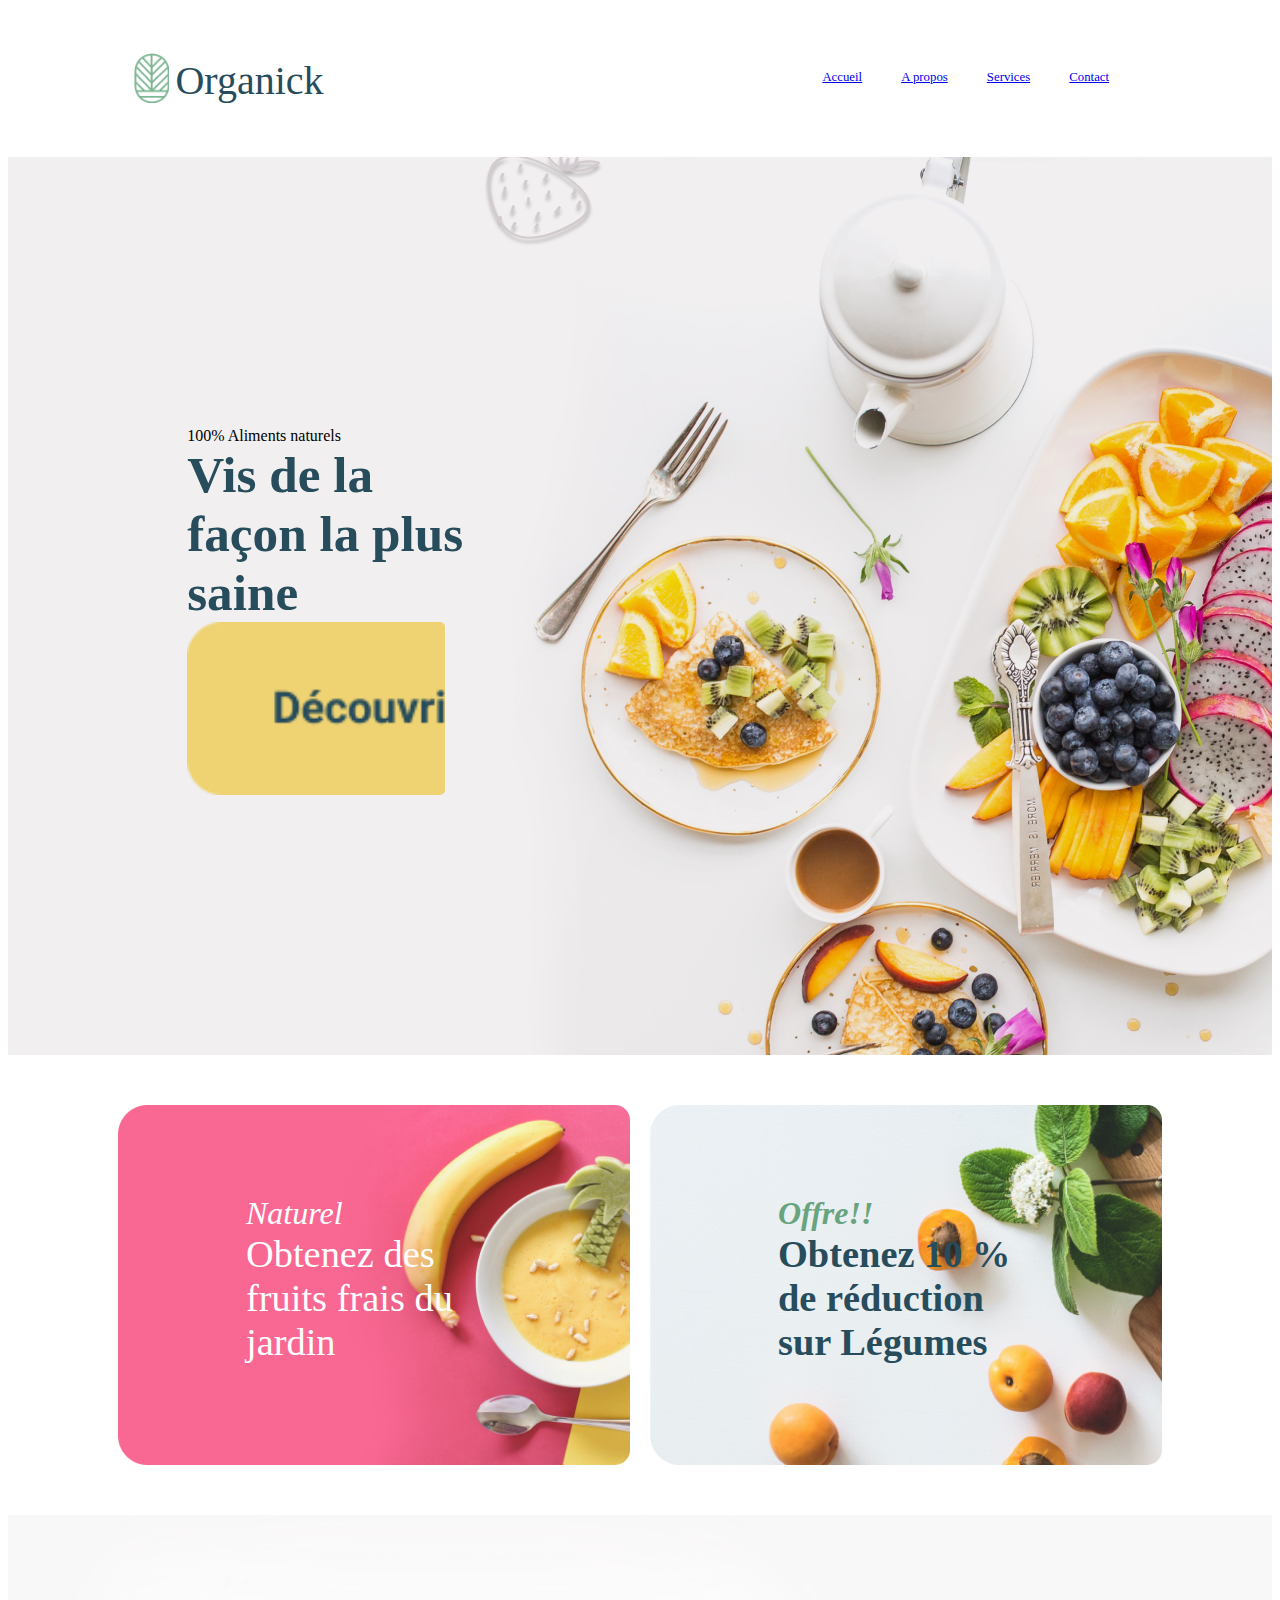
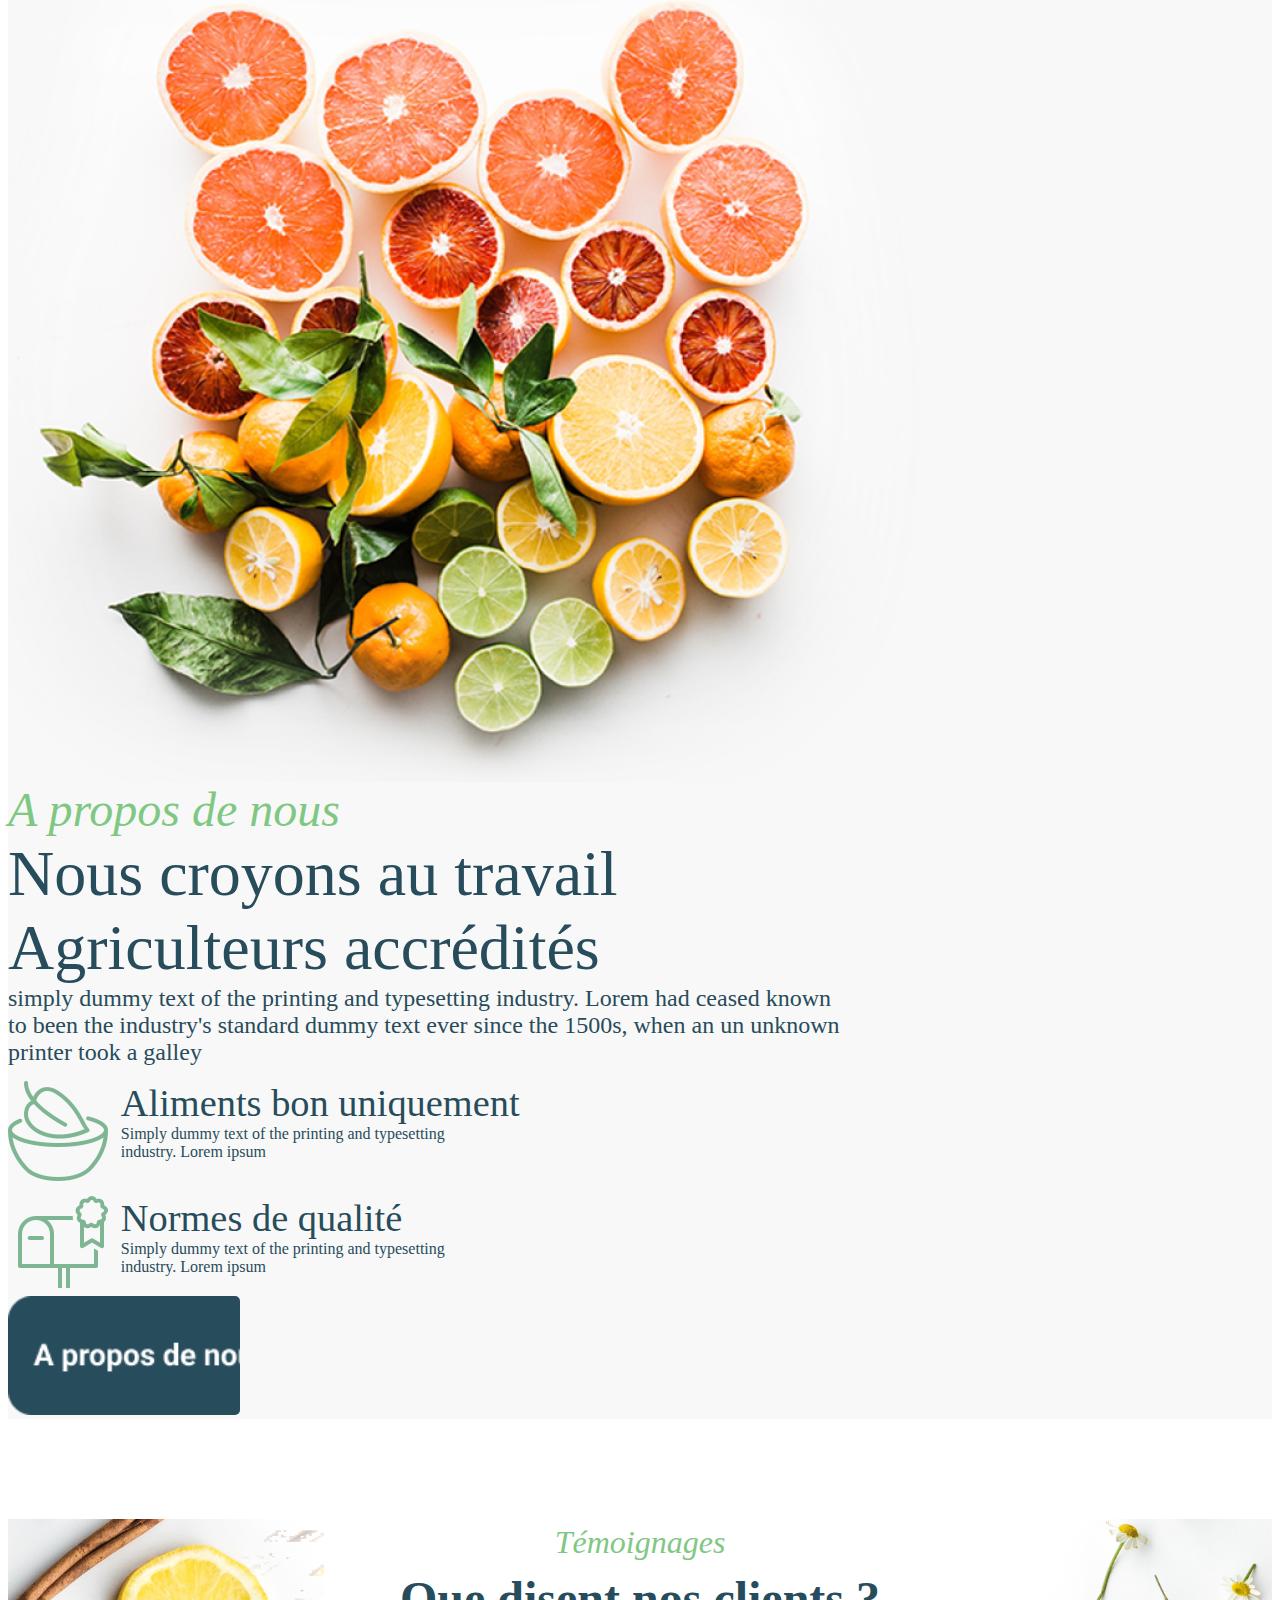
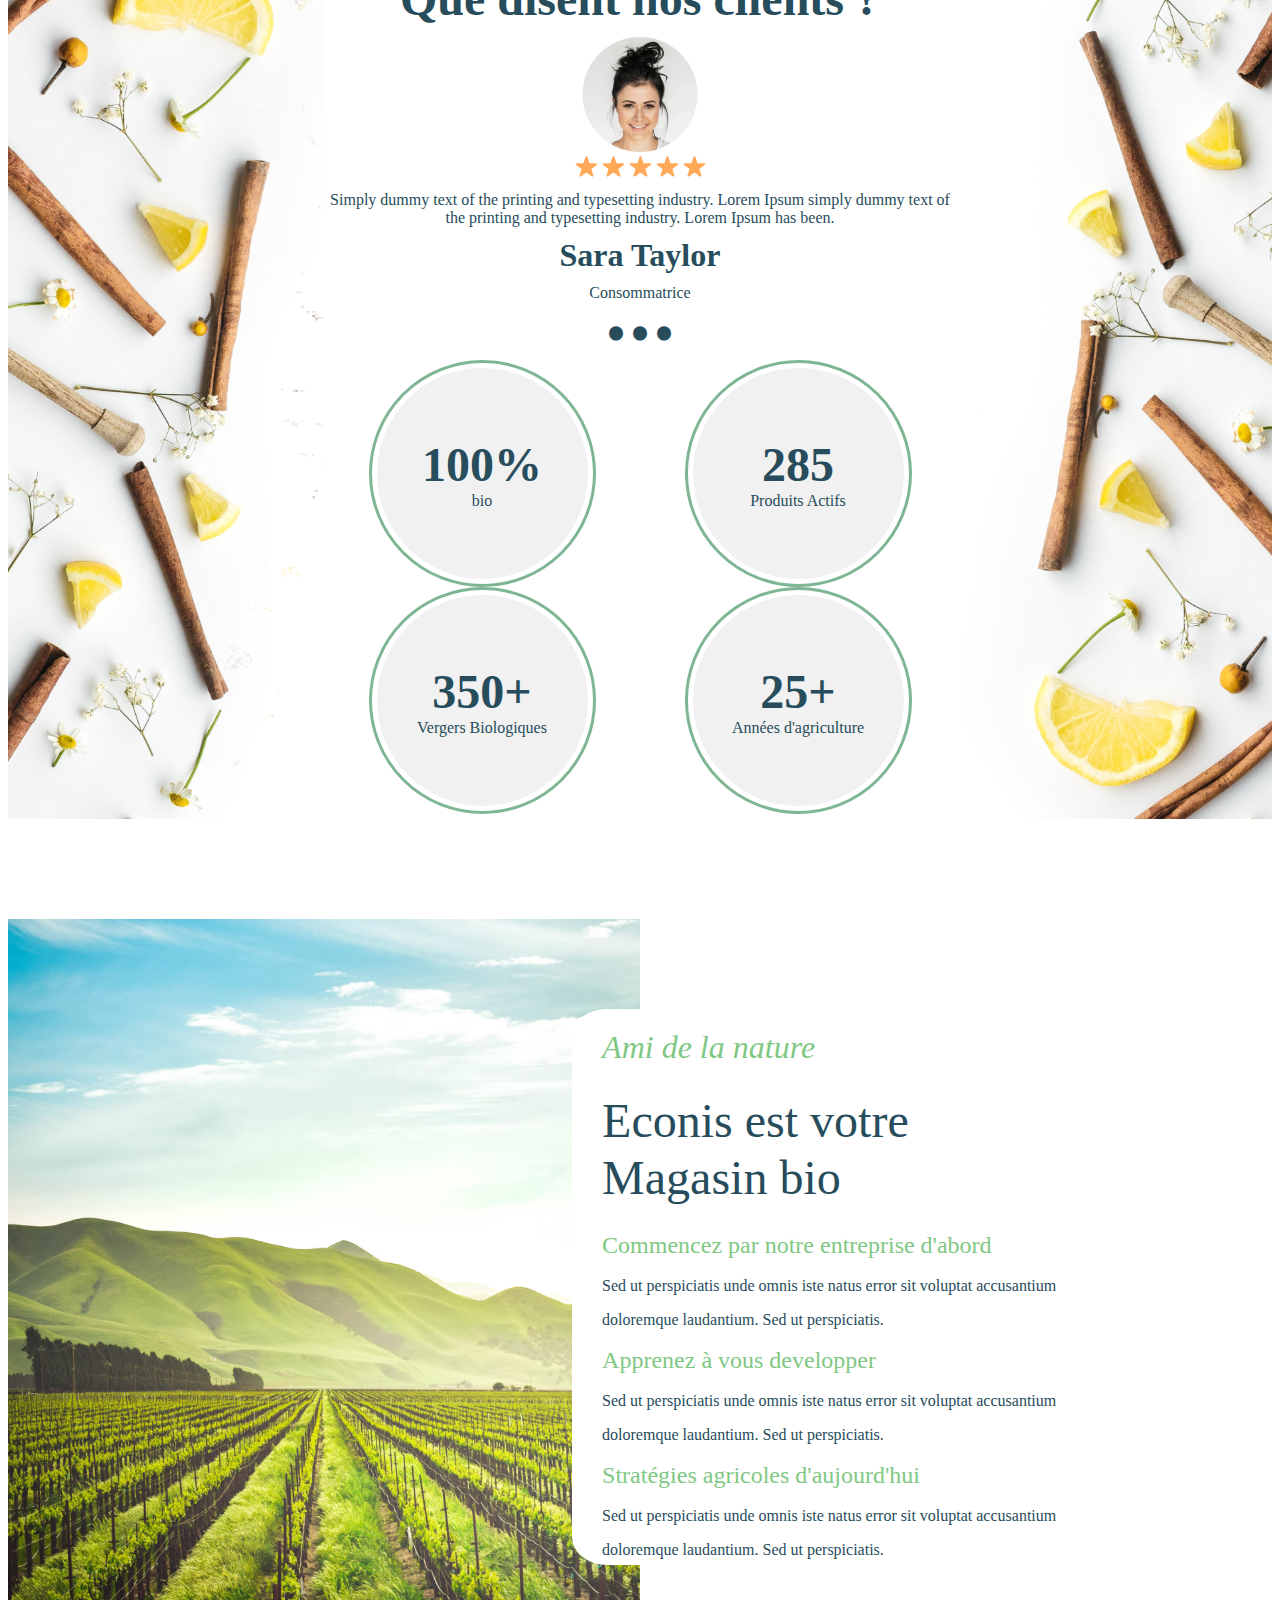
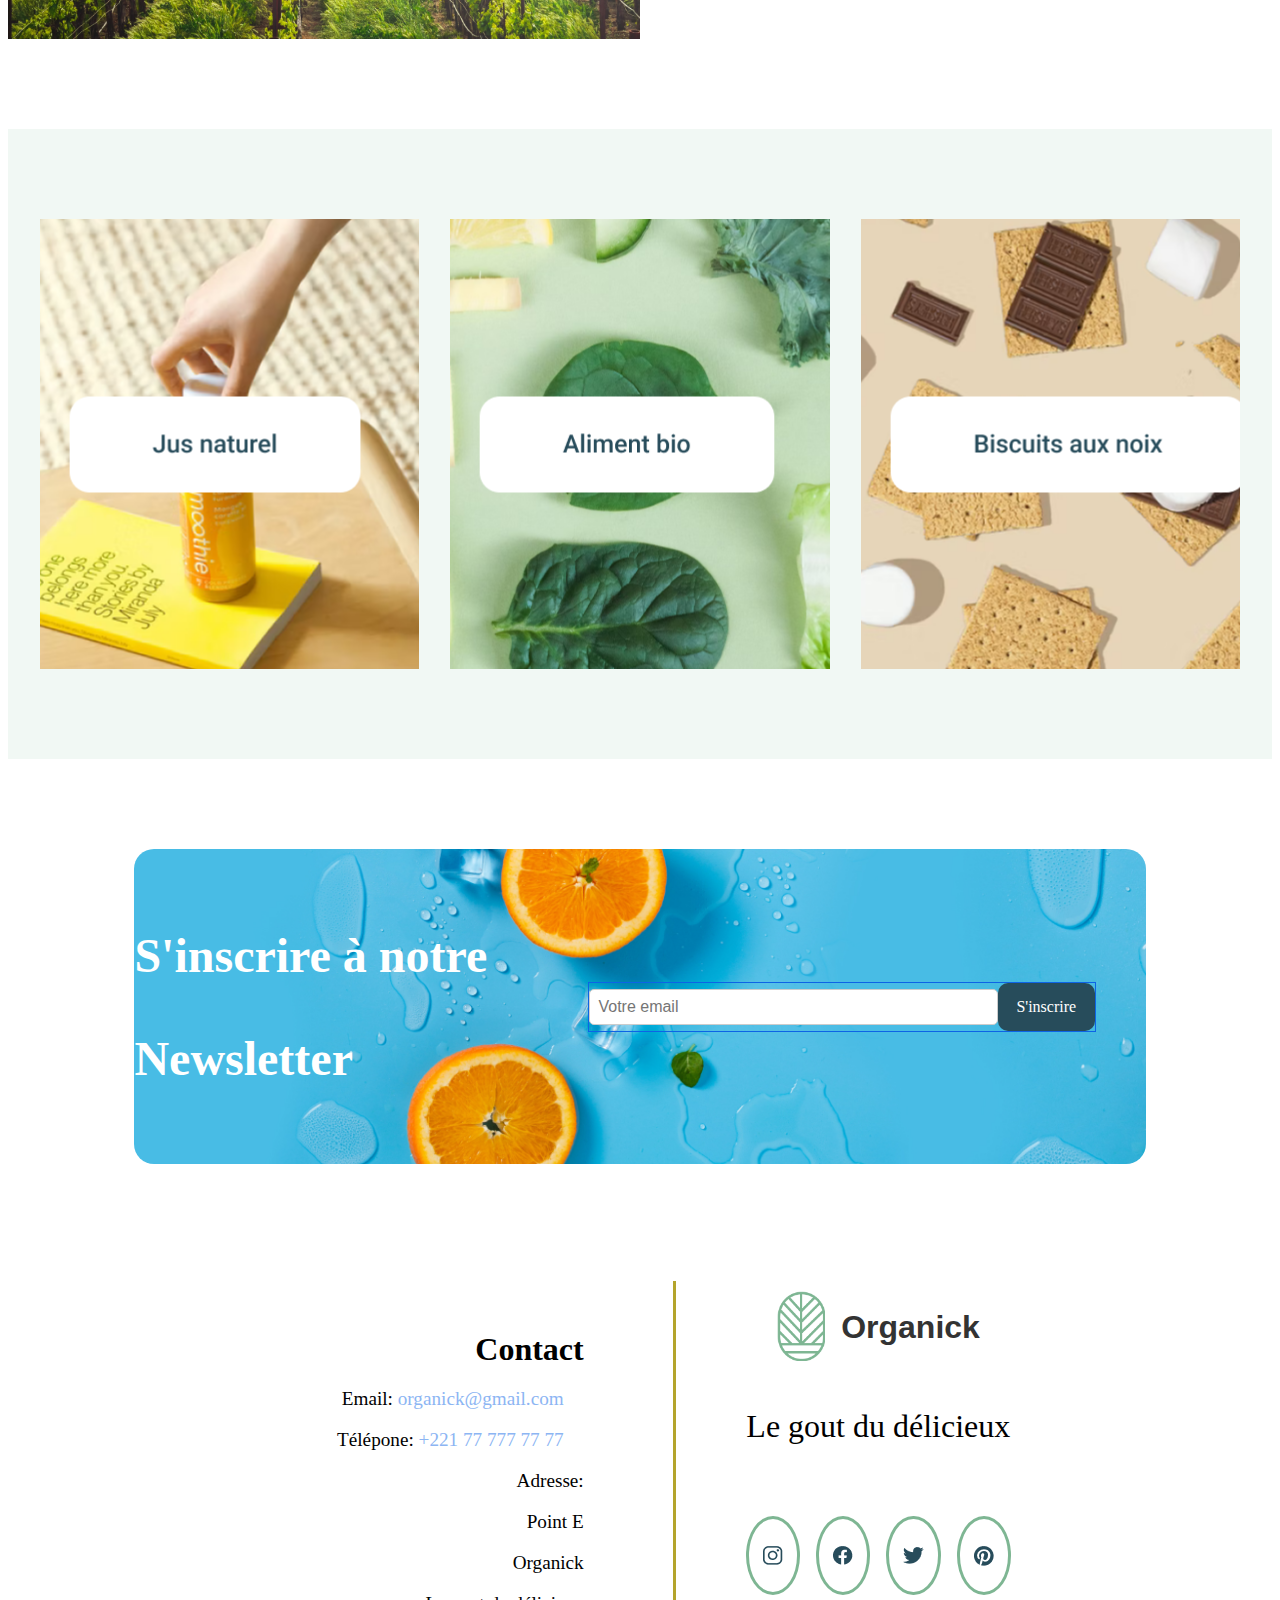
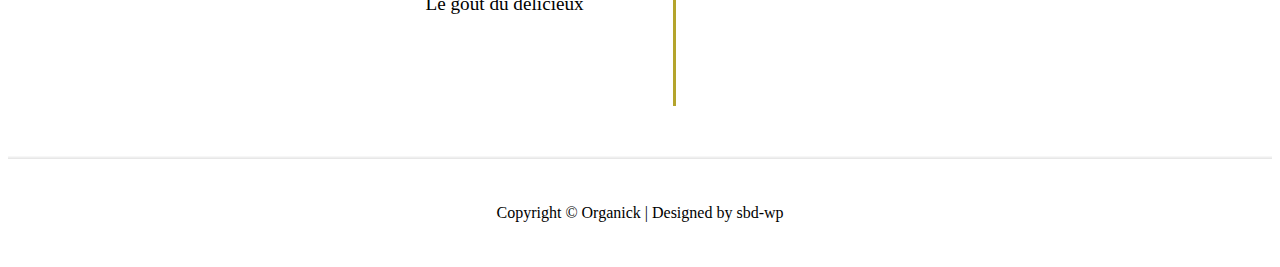
==== index.html @ 2951db73 "Page4 line 1, 2 done" ====
<!DOCTYPE html>
<html lang="en">
<head>
    <meta charset="UTF-8">
    <title>ORGANICK</title>
    <link rel="stylesheet" href="Page1.css">
    <link rel="stylesheet" href="ResponsiveP1.css">
</head>
<body>
    <div class="conteneur-principal">
        <div class="en-tete">
            <div class="logo">
                <a href="index.html"><img src="Images1/Logo.png" height="50"></a>
                <div class="nom">Organick</div>
            </div>
            <div class="Menu">
                    <a href="index.html">Accueil</a>
                    <a href="Page2.html">A propos</a>
                    <a href="Page3.html">Services</a>
                    <a href="Page4.html">Contact</a>
            </div>
        </div>

        <div class="ligne1">
            <div class="banniere">
            <div class="contenu-ligne1">
                <div class="texte-ligne1"><span>100% Aliments naturels</span></div>
                <b>
                    <div class="texte2-ligne1"><span>Vis de la</span></div>
                    <div class="texte2-ligne1"><span>façon la plus</span></div>
                    <div class="texte2-ligne1"><span>saine</span></div>
                </b>
                <a href="#" class="bouton-image-ligne1">
                </a>

            </div>
            </div>
        </div>

        <div class="ligne2">
            <div class="bloc1-ligne2">
                <div class="contenu-ligne2">
                    <div class="texte1g-ligne2"><span>Naturel</span></div>
                    <div class="texte2g-ligne2"><span>Obtenez des</span></div>
                    <div class="texte2g-ligne2"><span>fruits frais du</span></div>
                    <div class="texte2g-ligne2"><span>jardin</span></div>
                </div>
            </div>
            <div class="bloc2-ligne2">
                 <div class="contenu-ligne2">
                   <b>
                       <div class="texte1d-ligne2"><span>Offre!!</span></div>
                        <div class="texte2d-ligne2"><span>Obtenez 10 %</span></div>
                        <div class="texte2d-ligne2"><span>de réduction</span></div>
                       <div class="texte2d-ligne2"><span>sur Légumes</span></div>
                   </b>
                </div>
            </div>
        </div>

        <div class="ligne3">
            <div class="image-ligne3"><img src="Images1/Photo.png"></div>
            <div class="contenu-ligne3">
                <div class="texte1-ligne3"><span>A propos de nous</span></div>
                <div class="texte2-ligne3"><span>Nous croyons au travail</span></div>
                <div class="texte2-ligne3"><span>Agriculteurs accrédités</span></div>
                <div class="texte3-ligne3"><span>simply dummy text of the printing and typesetting industry. Lorem had ceased known </span></div>
                <div class="texte3-ligne3"><span>to been the industry's standard dummy text ever since the 1500s, when an un unknown</span></div>
                <div class="texte3-ligne3"><span>printer took a galley</span></div>
                <div class="alignement-ligne3">
                    <img src="Images1/vegan.png">
                    <div class="bloc-text-alignement-ligne3">
                        <div class="texte1-alignement-ligne3"><span>Aliments bon uniquement</span></div>
                        <div class="texte2-alignement-ligne3"><span>Simply dummy text of the printing and typesetting</span></div>
                        <div class="texte2-alignement-ligne3"><span>industry. Lorem ipsum</span></div>

                    </div>
                </div>
                <div class="alignement-ligne3">
                    <img src="Images1/mailbox.png">
                    <div class="bloc-text-alignement-ligne3">
                        <div class="texte1-alignement-ligne3"><span>Normes de qualité</span></div>
                        <div class="texte2-alignement-ligne3"><span>Simply dummy text of the printing and typesetting</span></div>
                        <div class="texte2-alignement-ligne3"><span>industry. Lorem ipsum</span></div>
                    </div>
                </div>
                <a href="#" class="bouton-image-ligne3">
                </a>
            </div>
        </div>

        <div class="ligne4">
            <div class="image-gauche-ligne4"></div>
            <div class="bloc-centre-ligne4">
                <div class="texte1-ligne4">
                    <span>Témoignages</span>
                </div>
                <div class="texte2-ligne4">
                    <b>
                        <span>Que disent nos clients ?</span>
                    </b>
                </div>
                <div class="image2-ligne4">
                    <img src="Images1/image-ligne-4-centre.png">
                    <div class="etoile">
                        <img src="Images1/Star%204.png">
                        <img src="Images1/Star%204.png">
                        <img src="Images1/Star%204.png">
                        <img src="Images1/Star%204.png">
                        <img src="Images1/Star%204.png">
                    </div>
                </div>
                <div class="texte3-ligne4">
                    <span>Simply dummy text of the printing and typesetting industry. Lorem Ipsum simply dummy</span>
                    <span>text of the printing and typesetting industry. Lorem Ipsum has been.</span>
                </div>
                <div class="texte4-ligne4">
                    <b><span>Sara Taylor</span></b>
                </div>
                <div class="texte5-ligne4">
                    <span>Consommatrice</span>
                </div>
                <div class="points">
                    <span>⦁ ⦁ ⦁</span>
                </div>
                <div class="bas-ligne4">
                <div class="cercle-ligne4">
                    <div class="texte1-cercle-ligne4"><b>100%</b></div>
                    <div class="texte2-cercle-ligne4">bio</div>
                </div>
                <div class="cercle-ligne4">
                    <div class="texte1-cercle-ligne4"><b>285</b></div>
                    <div class="texte2-cercle-ligne4">Produits Actifs</div>
                </div>
                <div class="cercle-ligne4">
                    <div class="texte1-cercle-ligne4"><b>350+</b></div>
                    <div class="texte2-cercle-ligne4">Vergers Biologiques</div>
                </div>
                <div class="cercle-ligne4">
                    <div class="texte1-cercle-ligne4"><b>25+</b></div>
                    <div class="texte2-cercle-ligne4">Années d'agriculture</div>
                </div>
            </div>
            </div>
            <div class="image-droite-ligne4"></div>
        </div>

        <div class="ligne5">
            <div class="contenu-ligne5">
                <div class="texte3-ligne5">
                    <span>Ami de la nature</span>
                </div>
                <div class="texte4-ligne5">
                    <p>Econis est votre</p>
                    <p>Magasin bio</p>
                </div>
                <div class="texte1-ligne5">
                    <span>Commencez par notre entreprise d'abord</span>
                </div>
                <div class="texte2-ligne5">
                    <p>Sed ut perspiciatis unde omnis iste natus error sit voluptat accusantium</p>
                    <p>doloremque laudantium. Sed ut perspiciatis.</p>
                </div>

                <div class="texte1-ligne5">
                    <span>Apprenez à vous developper</span>
                </div>
                <div class="texte2-ligne5">
                    <p>Sed ut perspiciatis unde omnis iste natus error sit voluptat accusantium</p>
                    <p>doloremque laudantium. Sed ut perspiciatis.</p>
                </div>

                <div class="texte1-ligne5">
                    <span>Stratégies agricoles d'aujourd'hui</span>
                </div>
                <div class="texte2-ligne5">
                    <p>Sed ut perspiciatis unde omnis iste natus error sit voluptat accusantium</p>
                    <p>doloremque laudantium. Sed ut perspiciatis.</p>
                </div>
            </div>
        </div>

        <div class="ligne6">
            <div class="boite1-ligne6"></div>
            <div class="boite2-ligne6"></div>
            <div class="boite3-ligne6"></div>
        </div>

        <div class="ligne7">
          <div class="bloc-image-ligne7">
            <div class="texte-image-ligne7">
              <p>S'inscrire à notre</p>
              <p>Newsletter</p>
            </div>
              <div class="entree-ligne7">
            <input type="text" name="email" placeholder="Votre email" required />
            <div class="bouton-ligne7" tabindex="0">S'inscrire</div>
            </div>
          </div>
        </div>


        <div class="footer">
            <div class="gauche-footer">
                <h2>Contact</h2>
                <p>Email: <a href="mailto:organick@gmail.com">organick@gmail.com</a></p>
                <p>Télépone: <a href="tel:+221777777777">+221 77 777 77 77</a></p>
                <p>Adresse:</p>
                <p>Point E</p>
                <p>Organick</p>
                <p>Le gout du délicieux</p>
              </div>
            <div class="droite-footer">
                <div class="bloc-logo-footer">
                    <a href="index.html"><img src="Images1/Logo.png" height="70"></a>
                    <div class="texte1-droite-footer">Organick</div>
                </div>
                <div class="texte2-droite-footer">Le gout du délicieux</div>
                <div class="bloc-icone-droite-footer">
                    <a target="_blank" href="https://www.instagram.com/accounts/login/"><div class="cercle-footer-Insta"></div></a>
                    <a target="_blank" href="https://www.Facebook.com/accounts/login/"><div class="cercle-footer-Fb"></div></a>
                    <a target="_blank" href="https://www.Twitter.com/accounts/login/"><div class="cercle-footer-Twitter"></div></a>
                    <a target="_blank" href="https://www.Pinterest.com/accounts/login/"><div class="cercle-footer-Pinterest"></div></a>
                </div>
        </div>
        </div>
        <div class="pied-footer">
                    Copyright © Organick | Designed by sbd-wp
                </div>
    </div>
</body>
</html>
---- Page1.css ----
body {
  font-family: Arial, sans-serif;
}

.conteneur-principal{
    display: block;
    font-family: Roboto, serif;
    flex-wrap: wrap;
}

/*Barre de Menu*/
.en-tete{
    display: flex;
    width: 80%;
    height: auto;
    margin: auto;
    padding-top: 5vh;
}

.Menu {
    display: flex;
    flex: 1;
    text-align: center;
    justify-content: space-around;
    padding: 17px 17px;
    font-size: 1vw;
    color: #274C5B;
}

.menu a {
  margin-right: 20px;
  text-decoration: none;
  color: #000;
}


.logo{
    flex: 2;
    display: flex;
    margin: auto;
    justify-content: normal;
    gap: 0.5vw;
}

.nom{
    font-size: 40px;
    color: #274C5B;
    margin-top: auto;
    margin-bottom: auto;
    font-family: Roboto sans-serif;
}


/*=======================================Ligne1=======================================*/

.ligne1{
    width: 100%;
    height: 898px;
    top: 204px;
    margin-top: 50px;
    background-color: #F9F8F8;
}

.banniere{
    width: 100%;
    height: 100%;
    background-image: url("Images1/Group 18.png");
    background-position: center;
    background-repeat: no-repeat;
    background-size: cover;
}

.contenu-ligne1{
    display: block;
    width: 30vw;
    height: auto;
    margin-top: 30vh;
    margin-left: 14vw;
    justify-content: left;
    float: left;
}

.texte1-ligne1{
    font-style: italic;
    color: #68A47F;
    font-size: xx-large;
}

.texte2-ligne1{
    font-style: normal;
    color: #274C5B;
    font-size: 4vw;
}

.bouton-image-ligne1{
    display: inline-block;
    padding: 10px 20px;
    font-size: 16px;
    font-weight: bold;
    border-radius: 5px;
    width: 17vw;
    transition: all 0.3s ease;
    height: 17vh;
    background-image: url("Images1/Button.png");
    background-size: cover;
    background-repeat: no-repeat;

.bouton-text-ligne1-text {
      display: block;
      text-align: center;
      line-height: 20px;
    }
}


/*==============================================================Ligne2==========================================================*/

.ligne2{
    display: flex;
    width: 100%;
    height: 367;
    margin-top:50px;
    justify-content: center;
}

.bloc1-ligne2{
    border-radius: 15px;
    width: 40vw;
    height: 40vh;
    background-image: url("Images1/Image.jpg");
    background-size: cover;
    margin-right: 10px;
    justify-content: start;
}

.bloc2-ligne2{
    border-radius: 15px;
    width: 40vw;
    height: 367;
    background-image: url("Images1/Image (1).png");
    background-size: cover;
    margin-left: 10px;
    justify-content: start;
}

.contenu-ligne2{
    display: block;
    width: 30vw;
    margin-top: 10vh;
    margin-left: 2vw;
    justify-content: left;
    float: right;
}

.texte1g-ligne2{
    font-style: italic;
    color: white;
    font-size: xx-large;
}

.texte2g-ligne2{
    font-style: normal;
    color: white;
    font-size: 3vw;
}

.texte1d-ligne2{
    font-style: italic;
    color: #68A47F;
    font-size: xx-large;
}

.texte2d-ligne2{
    font-style: normal;
    color: #274C5B;
    font-size: 3vw;
}


/*====================================================================ligne3===============================================================*/

.ligne3{
    display: flex;
    width: 100%;
    height: auto;
    margin-top: 50px;
    background: #F9F8F8;
    flex-wrap: wrap;
}

.image-ligne3{
    width: 50%;
    height: 867px;

}

.contenu-ligne3{
    display: block;
    justify-content: center;
}

.texte1-ligne3{
    font-style: italic;
    color: #7FC884;
    font-size: xxx-large;
}

.texte2-ligne3{
    color: #274C5B;
    font-size: 5vw;
    font-family: Roboto sans-serif;
}

.texte3-ligne3{
    color: #274C5B;
    font-size: x-large;
}

.alignement-ligne3{
    display: flex;
    margin-top: 15px;
    align-content: start;
    gap: 1vw;
}

.bloc-text-alignement-ligne3{
    display: block;
}

.texte1-alignement-ligne3{
    color: #274C5B;
    font-size: 3vw;
}

.texte2-alignement-ligne3{
    color: #274C5B;
}

.bouton-image-ligne3{
    display: inline-block;
    padding: 10px 20px;
    font-size: 16px;
    font-weight: bold;
    border-radius: 5px;
    width: 15vw;
    transition: all 0.3s ease;
    height: 11vh;
    background-image: url("Images1/Button (1).png");
    background-size: cover;
    background-repeat: no-repeat;

.bouton-text-ligne3-text {
      display: block;
      text-align: center;
      line-height: 20px;
    }
}

/*=========================================LiGNE4=============================================*/

.ligne4{
    display: flex;
    width: fill;
    height: 100vh;
    margin-top: 100px;
}

.image-gauche-ligne4{
    flex: 1;
    height: 100vh;
    background-image:url("Images1/Photo (5).png") ;
    background-size: cover;
}

.image-droite-ligne4{
    flex: 1;
    height: 100vh;
    background-image:url("Images1/Photo (6).png") ;
    background-size: cover;

}

.bloc-centre-ligne4{
    flex: 2;
    display: flex;
    flex-direction: column;
    height: 100%;
    justify-content: space-around;
    background-color: white;
    border-image-source: url("Images1/Line.png");
    border-bottom: solid;
}

.texte1-ligne4{
    color: #7FC884;
    font-style: italic;
    font-size-adjust: auto;
    text-align: center;
    font-size: xx-large;
}

.texte2-ligne4{
    color: #274C5B;
    font-style: normal;
    font-size-adjust: auto;
    text-align: center;
    font-size: xxx-large;
}

.image2-ligne4{
    text-align: center;
}

.texte3-ligne4{
    color: #274C5B;
    font-style: normal;
    font-size-adjust: auto;
    text-align: center;
}

.texte4-ligne4{
    color: #274C5B;
    font-style: normal;
    font-size-adjust: auto;
    text-align: center;
    font-size: xx-large;
}

.texte5-ligne4{
    color: #274C5B;
    font-size-adjust: auto;
    text-align: center;
}

.points{
    color: #274C5B;
    text-align: center;
    font-size: xx-large;
}

.bas-ligne4{
    display: flex;
    align-content: center;
    flex-wrap: wrap;
}

.cercle-ligne4 {
    display: flex;
    flex-direction: column;
  width: 211px;
  height: 211px;
  background: #F1F1F1;
  border-radius: 50%;
    border: 3px #7EB693 solid;
    justify-content: center;
    text-align: center;
    padding:5px ;
    background-clip: content-box;
    margin: auto;
}

.texte1-cercle-ligne4{
    font-size: xxx-large;
    color: #274C5B;
    font-size-adjust: auto;
    justify-content: center;
    flex-wrap: wrap;
}

.texte2-cercle-ligne4{
    color: #274C5B;
    font-size-adjust:auto;
    flex-wrap: wrap;
}

/*=====================================================Ligne5=========================================================*/

.ligne5{
    display: flex;
    width: 100%;
    height: 70vh;
    margin-top: 100px;
    background-image: url("Images1/Photo-4.jpg");
    background-size: 50% 100%;
    background-repeat: no-repeat;
    padding-top: 10vh;
    justify-content: right;
}

.contenu-ligne5{
    width: 53%;
    height: 85%;
    background: white;
    display: flex;
    flex-direction: column;
    border-radius: 5%;
    padding-top: 20px;
    gap: 2px;
    justify-content: start;
    padding-left: 30px;
}

.texte1-ligne5{
    color: #7FC884;
    font-size-adjust: auto;
    text-align: left;
    font-size: x-large;
    }

.texte2-ligne5{
    color: #274C5B;
    text-align: left;
}

.texte3-ligne5{
    color: #7FC884;
    font-style: italic;
    font-size-adjust: auto;
    text-align: left;
    font-size: xx-large;
}

.texte4-ligne5{
    color: #274C5B;
    font-style: normal;
    font-size-adjust: auto;
    text-align: left;
    font-size: xxx-large;
    line-height: 1vh;
}

/*=====================================================Ligne6=========================================================*/

.ligne6{
    display: flex;
    margin-top: 10vh;
    width: 100%;
    height: 60vh;
    background-color: #F1F8F4;
    justify-content:space-evenly;
    padding-top: 10vh;
}

.boite1-ligne6{
    width: 30%;
    height: 50vh;
    background-image: url("Images1/1.png");
    background-position: center;
}

.boite2-ligne6{
    width: 30%;
    height: 50vh;
    background-image: url("Images1/2.png");
    background-position: center;
}

.boite3-ligne6{
    width: 30%;
    height: 50vh;
    background-image: url("Images1/3.png");
    background-position: center;
}

/*=====================================================ligne7=========================================================*/
.ligne7 {
  display: flex;
    justify-content: center;
    margin-top: 10vh;
}

.bloc-image-ligne7 {
      display: flex;
      width: 80%;
      height: 35vh;
      background-image: url("Images1/Photo-20.jpg");
      background-repeat: no-repeat;
      background-position: center;
      background-size: cover;
      justify-content: right;
      align-items: center;
      border-radius: 20px;
}

.texte-image-ligne7 {
    width: 40%;
    display: block;
    font-size: xxx-large;
    align-items: center;
    justify-content: center;
    color: white;
    font-weight: bolder;
}

.entree-ligne7 {
      display: flex;
      justify-content: space-between;
      align-items: center;
      width: 50%;
      border: 1px solid #0D64E5;
      margin: auto;
}

.bouton-ligne7 {
      width: 20%;
      display: flex;
      justify-content: center;
      align-items: center;
      height: 3rem;
      border-radius: 10px;
      background-color: #274C5B;
      color: white;
      cursor: pointer;
}

.bouton-ligne7:hover {
      background-color: #0D64E5;
}

input {
      width: 80%;
      padding: 0.5rem;
      font-size: 1rem;
      border-radius: 5px;
      border: 1px solid #ccc;
}

input:focus {
      outline: none;
      box-shadow: 0 0 2px 1px rgba(0, 120, 255, 0.5);
}

/*=====================================================footer=========================================================*/

.footer{
    margin-top: 10vh;
    display: flex;
    justify-content: center;
    gap: 2vw;
}


.gauche-footer {
      margin-top: 50px;
      text-align: right;
      width: 30vw;
      height: 40vh;
    padding-right: 5vw;
}

.gauche-footer h2 {
      font-size: 2rem;
      font-weight: bold;
      margin-bottom: 20px;
}

.gauche-footer p {
      font-size: 1.2rem;
      margin-bottom: 10px;
}

.gauche-footer a {
      text-decoration: none;
      color: #8CB5F3;
      margin-right: 20px;
}

.droite-footer {
    display: flex;
    flex-direction: column;
    margin-top: 3vh;
    width: 30vw;
    height: auto;
    padding: 10px;
    border-left: #B4A42C solid;
}

.bloc-logo-footer {
    display: flex;
    width: 30vw;
    height: 10vh;
    gap: 1rem;
    justify-content: center;

}
.texte1-droite-footer {
    padding-top: 2vh;
    font-family: Arial, sans-serif;
    font-size: xx-large;
    font-weight: bold;
    color: #333;
}

.texte2-droite-footer {
    width: 30vw;
    height: 10vh;
    font-size: xx-large;
    align-content: center;
    text-align: center;
}

.cercle-footer-Insta {
    display: flex;
    flex-direction: column;
    width: 3vw;
    height: 7vh;
    border-radius: 50%;
    border: 3px #7EB693 solid;
    justify-content: center;
    text-align: center;
    padding:5px ;
    background-clip: content-box;
    margin: auto;
    background-image: url("Images1/Insta.png");
    background-repeat: no-repeat;
    background-position: center;
}

.cercle-footer-Fb {
    display: flex;
    flex-direction: column;
    width: 3vw;
    height: 7vh;
    border-radius: 50%;
    border: 3px #7EB693 solid;
    justify-content: center;
    text-align: center;
    padding:5px ;
    background-clip: content-box;
    margin: auto;
    background-image: url("Images1/Fb.png");
    background-repeat: no-repeat;
    background-position: center;
}

.cercle-footer-Twitter {
    display: flex;
    flex-direction: column;
    width: 3vw;
    height: 7vh;
    border-radius: 50%;
    border: 3px #7EB693 solid;
    justify-content: center;
    text-align: center;
    padding:5px ;
    background-clip: content-box;
    margin: auto;
    background-image: url("Images1/Twiter.png");
    background-repeat: no-repeat;
    background-position: center;
}

.cercle-footer-Pinterest {
    display: flex;
    flex-direction: column;
    width: 3vw;
    height: 7vh;
    border-radius: 50%;
    border: 3px #7EB693 solid;
    justify-content: center;
    text-align: center;
    padding:5px ;
    background-clip: content-box;
    margin: auto;
    background-image: url("Images1/Pintrest.png");
    background-repeat: no-repeat;
    background-position: center;
}

.bloc-icone-droite-footer{
    display: flex;
    width: 30vw;
    height: 20vh;
    justify-content: center;
    gap: 1rem;
    padding-top: 5vh;
}

.pied-footer {
      text-align: center;
      margin-top: 50px;
      padding-top: 5vh;
      font-size: 1rem;
      margin-bottom: 5vh;
      border-image: url("Images1/Line.png") 20 round;
      border-top: #B4A42C solid;
}
---- ResponsiveP1.css ----
/*=====================HEADER===================*/
@media screen and (max-width: 600px){
    .en-tete {
    flex-direction: column;
    }

  .logo {
    font-size: 10px;
    color: #000;
  }

  .menu {
    flex-direction: column;
    display: none;
  }

  .menu a {
    margin-bottom: 10px;
  }
}

/*=====================lIGNE1===================*/

@media screen and (max-width: 600px){

    .ligne1{
            width: 100%;
            height: 550px;
            top: 204px;
            margin-top: 50px;
            background-color: #F9F8F8;
        }
    .bouton-image-ligne1 {
        width: 30vw;
        height: 7vh;
        background-size: cover;
                         }
    .contenu-ligne1{
        display: block;
        width: 30vw;
        height: auto;
        margin-top: 15vh;
        margin-left: 14vw;
        justify-content: left;
        float: left;
        }

    .texte1-ligne1{
        font-style: italic;
        color: #68A47F;
        font-size: xxx-large;
    }

    .texte2-ligne1{
        font-style: normal;
        color: #274C5B;
        font-size: 6vw;
    }


}

/*=====================lIGNE2===================*/

@media screen and (max-width: 600px) {

.ligne2{
            display: flex;
            width: 100%;
            height: 30vh;
            margin-top:50px;
            justify-content: center;
        }

.bloc1-ligne2{
                border-radius: 15px;
                width: 40vw;
                height: 30vh;
                background-image: url("Images1/Image.jpg");
                background-size: cover;
                margin-right: 10px;
                justify-content: start;
            }

.bloc2-ligne2{
                border-radius: 15px;
                width: 40vw;
                height: 30vh;
                background-image: url("Images1/Image (1).png");
                background-size: cover;
                margin-left: 10px;
                justify-content: start;
                }

}

/*=====================lIGNE3===================*/

@media screen and (max-width: 600px) {
        .ligne3{
            display: block;
            height: 400px;
        }
        .image-ligne3{
        display: none;
        }

        .contenu-ligne3{
        display: block;
            background-image: url("Images1/Photo.png");
            background-size: cover;
            background-color: #274C5B;
        justify-content: center;
        }

        .texte1-ligne3{
            font-style: italic;
            color: #F5F6F7;
            font-size: large;
        }

        .texte2-ligne3{
            color: #7FC884;
            font-size: 2vw;
            font-family: Roboto sans-serif;
        }

        .texte3-ligne3{
            color: #274C5B;
            font-size: small;
        }

        .alignement-ligne3{
            display: flex;
            margin-top: 15px;
            align-content: start;
            gap: 0.5vw;
        }

        .bloc-text-alignement-ligne3{
            display: block;
        }

        .texte1-alignement-ligne3{
            color: #274C5B;
            font-size: 1vw;
        }

        .texte2-alignement-ligne3{
            color: #274C5B;
        }

        .bouton-image-ligne3{
            display: inline-block;
            padding: 10px 20px;
            font-size: 16px;
            font-weight: bold;
            border-radius: 5px;
            width: 10vw;
            transition: all 0.3s ease;
            height: 5vh;
            background-image: url("Images1/Button (1).png");
            background-size: cover;
            background-repeat: no-repeat;

        .bouton-text-ligne3-text {
              display: block;
              text-align: center;
              line-height: 20px;
            }
        }
        }

/*=====================lIGNE4===================*/

@media screen and (max-width: 600px){
    .cercle-ligne4 {
    display: flex;
    flex-direction: column;
    width: 100px;
    height: 100px;
    background: #F1F1F1;
    border-radius: 50%;
    border: 3px #7EB693 solid;
    justify-content: center;
    text-align: center;
    padding:5px ;
    background-clip: content-box;
    margin: auto;
}

.texte1-cercle-ligne4{
    font-size: xx-large;
    color: #274C5B;
    font-size-adjust: auto;
    justify-content: center;
    flex-wrap: wrap;
}

.texte2-cercle-ligne4{
    color: #274C5B;
    font-size-adjust:auto;
    flex-wrap: wrap;
}
}

/*=====================lIGNE5===================*/

@media screen and (max-width: 600px) {
    .contenu-ligne5{
    width: 53%;
    height: 85%;
    background: white;
    display: flex;
    flex-direction: column;
    border-radius: 5%;
    padding-top: 20px;
    gap: 2px;
    justify-content: start;
    padding-left: 30px;
}

.texte1-ligne5{
    color: #7FC884;
    font-size-adjust: auto;
    text-align: left;
    font-size: large;
    }

.texte2-ligne5{
    color: #274C5B;
    text-align: left;
    font-size: small;
}

.texte3-ligne5{
    color: #7FC884;
    font-style: italic;
    font-size-adjust: auto;
    text-align: left;
    font-size: medium;
}

.texte4-ligne5{
    color: #274C5B;
    font-style: normal;
    font-size-adjust: auto;
    text-align: left;
    font-size: large;
    line-height: 1vh;
}
}

/*=====================lIGNE7===================*/

@media screen and (max-width: 600px){
    .texte-image-ligne7 {
        width: 40%;
        display: block;
        font-size: xx-large;
        align-items: center;
        justify-content: center;
        color: white;
        font-weight: bolder;
    }



}

/*=====================lIGNE7===================*/

@media screen and (max-width: 600px){

.texte1-droite-footer {
    font-size: large;

}

.texte2-droite-footer {
    font-size: xx-large;
}

.cercle-footer-Insta {
    width: 3vw;
    height: 4vh;
}

.cercle-footer-Fb {
    width: 3vw;
    height: 4vh;
}

.cercle-footer-Twitter {
    width: 3vw;
    height: 4vh;
}

.cercle-footer-Pinterest {
    width: 3vw;
    height: 4vh;
}

.bloc-icone-droite-footer{
    display: flex;
    width: 30vw;
    height: 20vh;
    justify-content: center;
    gap: 1rem;
    padding-top: 5vh;
}

}
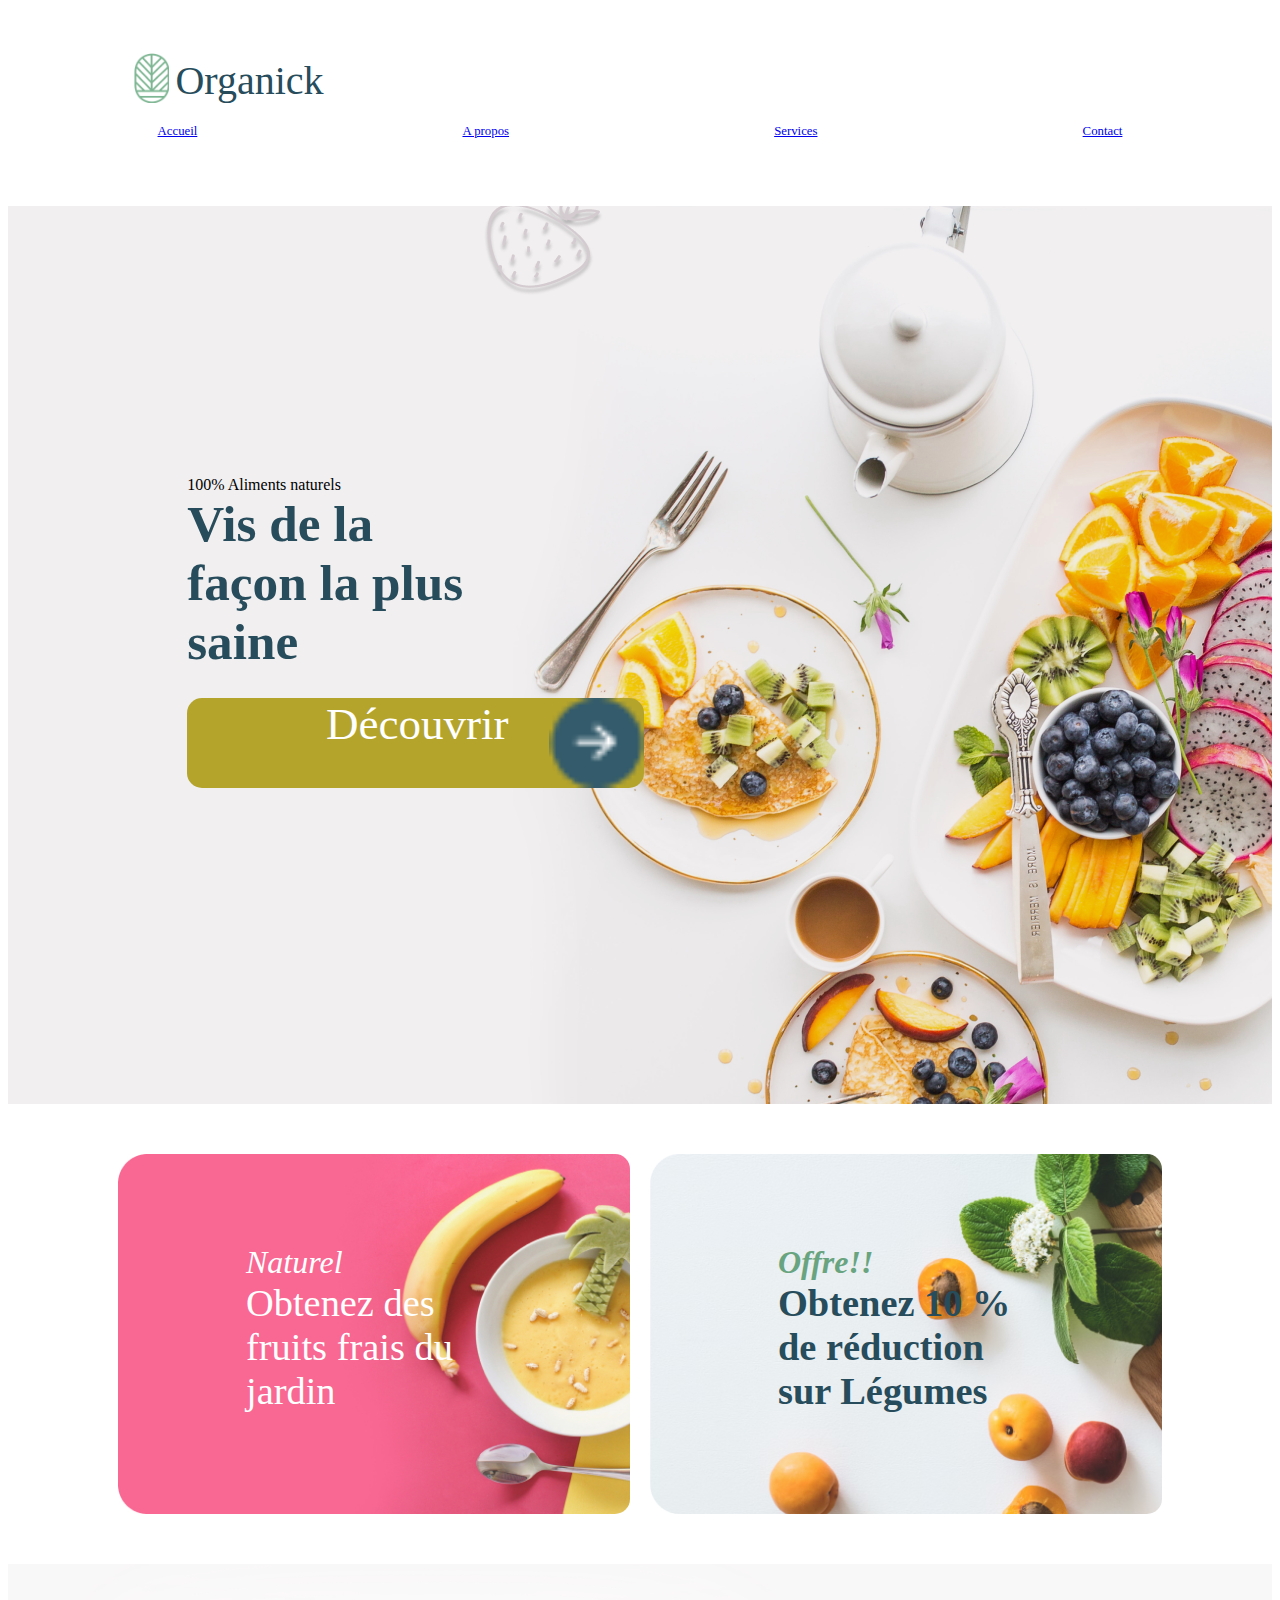
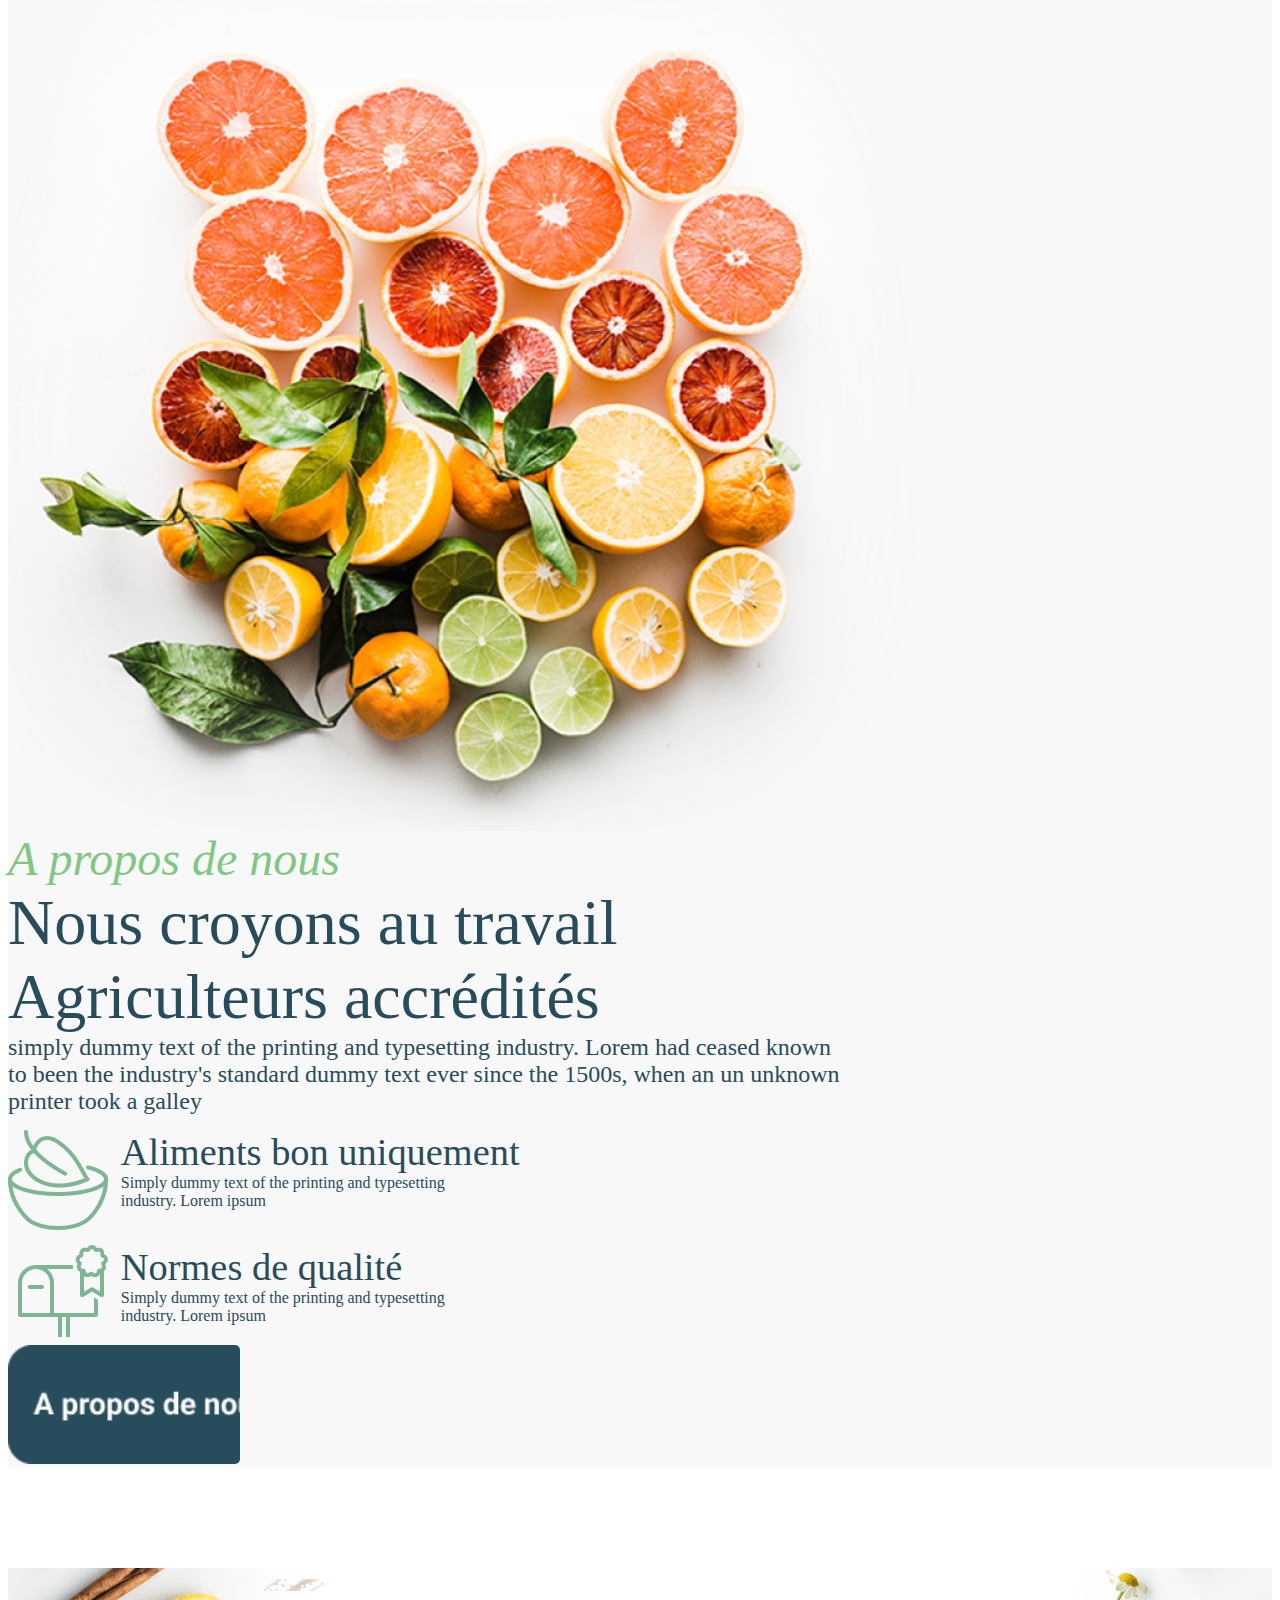
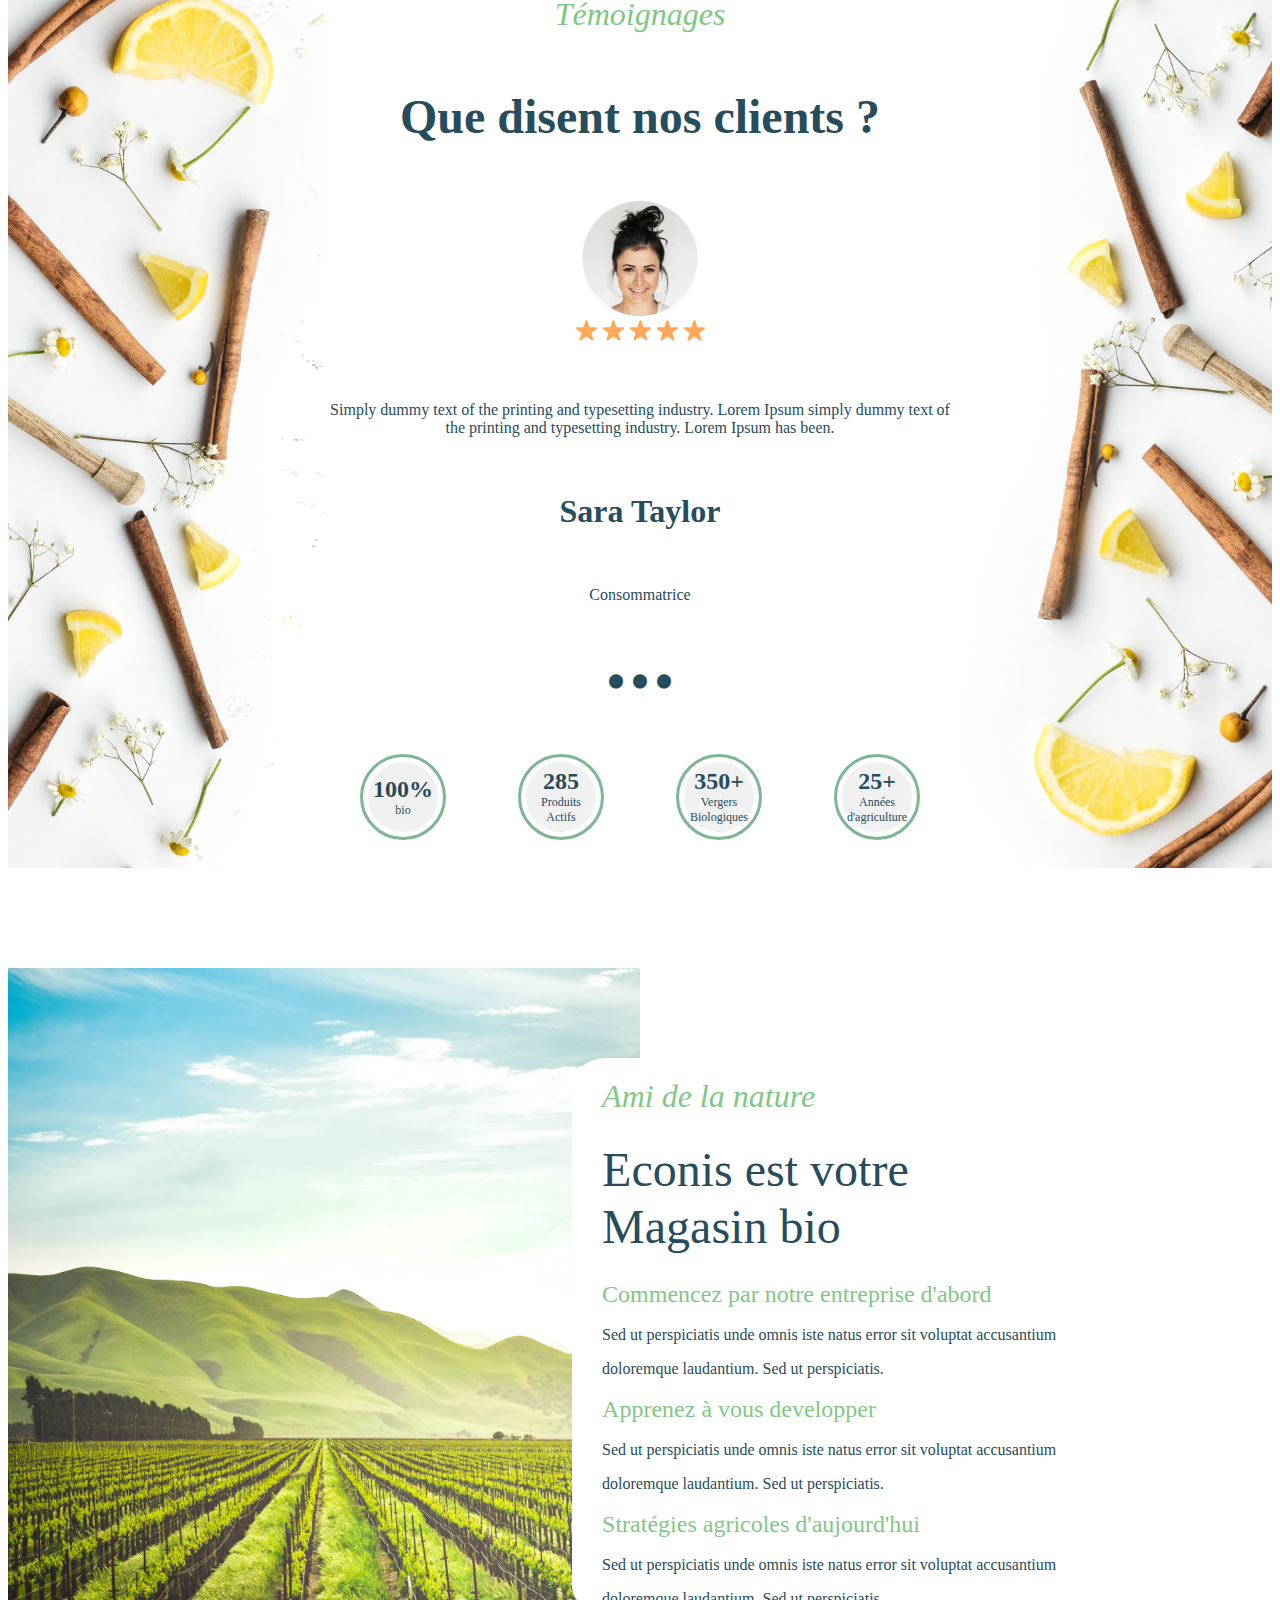
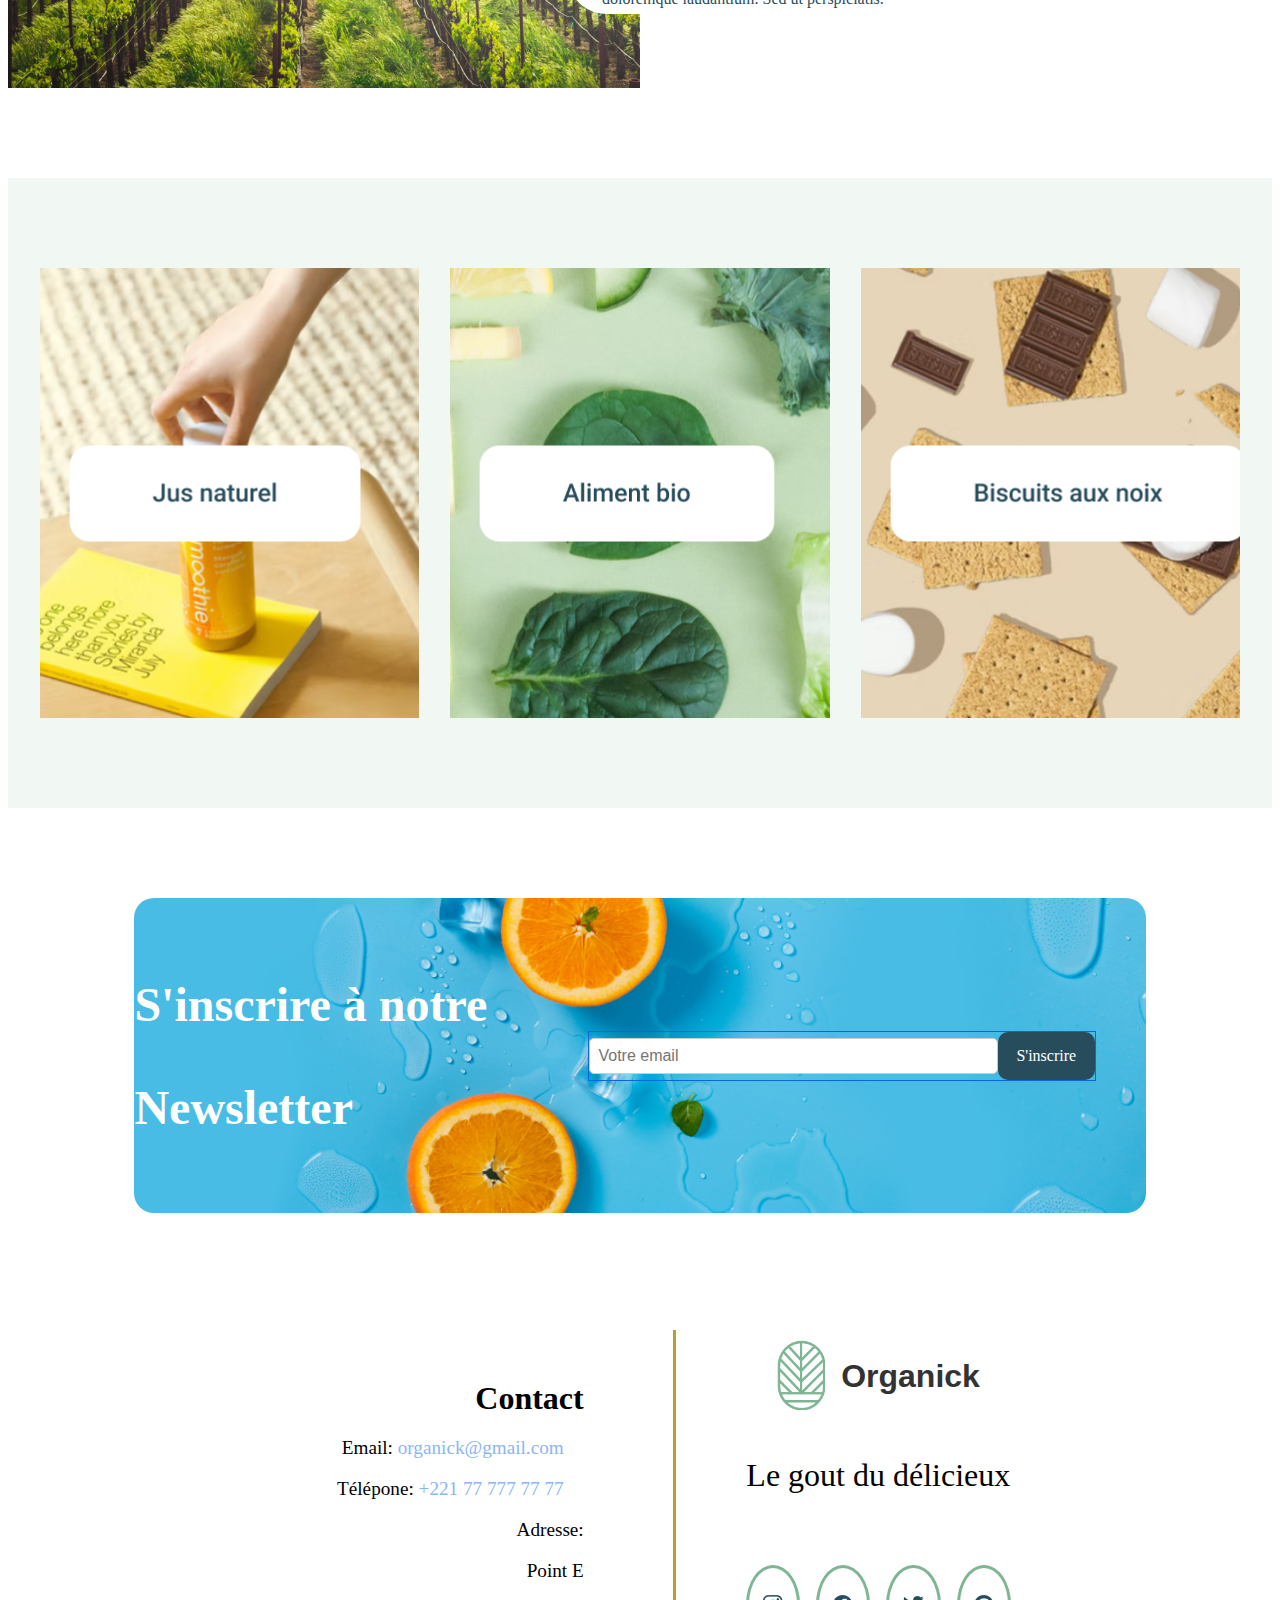
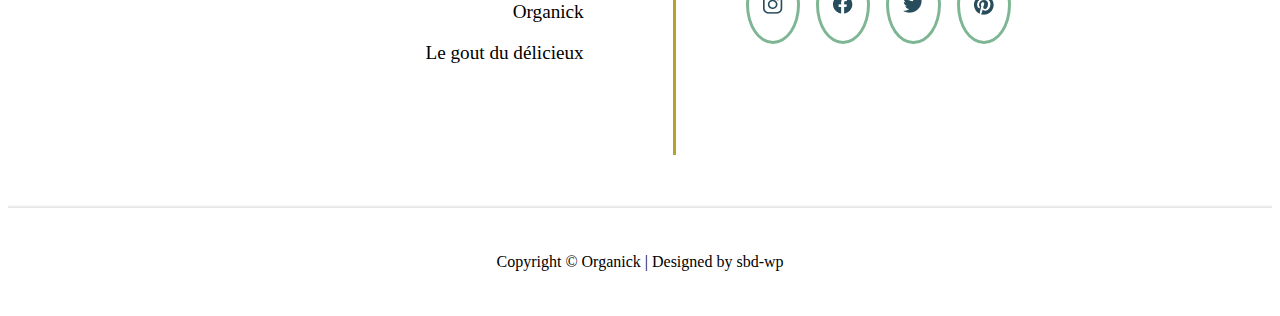
==== commit a50dd10d: "Index responsivity done for phone and tablet format" ====
--- a/index.html
+++ b/index.html
@@ -13,6 +13,7 @@
                 <a href="index.html"><img src="Images1/Logo.png" height="50"></a>
                 <div class="nom">Organick</div>
             </div>
+            </div>
             <div class="Menu">
                     <a href="index.html">Accueil</a>
                     <a href="Page2.html">A propos</a>
@@ -30,8 +31,7 @@
                     <div class="texte2-ligne1"><span>façon la plus</span></div>
                     <div class="texte2-ligne1"><span>saine</span></div>
                 </b>
-                <a href="#" class="bouton-image-ligne1">
-                </a>
+                <div class="button" tabindex="0">Découvrir</div>
 
             </div>
             </div>
--- a/Page1.css
+++ b/Page1.css
@@ -1,5 +1,13 @@
+@font-face {
+    font-family: 'Nom de votre police';
+    src: url('Roboto-Black.ttf') format('truetype');
+    src: url('Yellowtail-Regular.ttf') format('truetype');
+    src: url("OpenSans-VariableFont_wdth,wght.ttf") format('truetype');
+    /* Ajoutez d'autres formats de police au besoin */
+}
+
 body {
-  font-family: Arial, sans-serif;
+    font-family: Roboto-Black, serif;
 }
 
 .conteneur-principal{
@@ -92,25 +100,25 @@
     font-size: 4vw;
 }
 
-.bouton-image-ligne1{
-    display: inline-block;
-    padding: 10px 20px;
-    font-size: 16px;
-    font-weight: bold;
-    border-radius: 5px;
-    width: 17vw;
-    transition: all 0.3s ease;
-    height: 17vh;
-    background-image: url("Images1/Button.png");
-    background-size: cover;
-    background-repeat: no-repeat;
-
-.bouton-text-ligne1-text {
-      display: block;
-      text-align: center;
-      line-height: 20px;
-    }
-}
+.button {
+    height: 10vh;
+    width: 50vh;
+    padding: 0 2px 0 5px;
+    background-color: #B4A42C;
+    background-image: url("Images1/Aerrow.png");
+    background-size: contain;
+    background-position: right;
+    background-repeat: no-repeat;
+    color: white;
+    border: none;
+    border-radius: 15px;
+    cursor: pointer;
+    margin-top: 3vh;
+    font-size: 5vh;
+    font-weight: 500;
+    text-align: center;
+}
+
 
 
 /*==============================================================Ligne2==========================================================*/
--- a/ResponsiveP1.css
+++ b/ResponsiveP1.css
@@ -1,6 +1,6 @@
 
 /*=====================HEADER===================*/
-@media screen and (max-width: 600px){
+@media screen and (min-width: 300px) and (max-width: 900px){
     .en-tete {
     flex-direction: column;
     }
@@ -10,9 +10,18 @@
     color: #000;
   }
 
+  .nom{
+    font-size: 40px;
+    color: #274C5B;
+    margin-top: auto;
+    margin-bottom: auto;
+    font-family: Roboto sans-serif;
+}
+
+
   .menu {
     flex-direction: column;
-    display: none;
+      font-size: 5vh;
   }
 
   .menu a {
@@ -22,7 +31,7 @@
 
 /*=====================lIGNE1===================*/
 
-@media screen and (max-width: 600px){
+@media screen and (min-width: 300px) and (max-width: 900px){
 
     .ligne1{
             width: 100%;
@@ -31,11 +40,25 @@
             margin-top: 50px;
             background-color: #F9F8F8;
         }
-    .bouton-image-ligne1 {
-        width: 30vw;
-        height: 7vh;
-        background-size: cover;
-                         }
+
+    .button {
+            height: 5vh;
+            width: 25vh;
+            padding: 15px 20px;
+            background-color: #B4A42C;
+            background-image: url("Images1/Aerrow.png");
+            background-size: contain;
+            background-position: right;
+            background-repeat: no-repeat;
+            color: white;
+            border: none;
+            border-radius: 15px;
+            cursor: pointer;
+            margin-top: 3vh;
+            font-size: 4vh;
+            font-weight: 500;
+            text-align: left;
+        }
     .contenu-ligne1{
         display: block;
         width: 30vw;
@@ -63,44 +86,88 @@
 
 /*=====================lIGNE2===================*/
 
-@media screen and (max-width: 600px) {
+@media screen and (max-width: 900px) {
 
 .ligne2{
-            display: flex;
-            width: 100%;
-            height: 30vh;
-            margin-top:50px;
-            justify-content: center;
-        }
+    display: flex;
+    width: 100%;
+    height: 20vh;
+    margin-top:50px;
+    justify-content: center;
+}
 
 .bloc1-ligne2{
-                border-radius: 15px;
-                width: 40vw;
-                height: 30vh;
-                background-image: url("Images1/Image.jpg");
-                background-size: cover;
-                margin-right: 10px;
-                justify-content: start;
-            }
+    border-radius: 15px;
+    width: 40vw;
+    height: 18vh;
+    background-image: url("Images1/Image.jpg");
+    background-size: cover;
+    background-repeat: no-repeat;
+    background-position: center;
+    margin-right: 10px;
+    justify-content: start;
+}
 
 .bloc2-ligne2{
-                border-radius: 15px;
-                width: 40vw;
-                height: 30vh;
-                background-image: url("Images1/Image (1).png");
-                background-size: cover;
-                margin-left: 10px;
-                justify-content: start;
-                }
+    border-radius: 15px;
+    width: 40vw;
+    height: 18vh;
+    background-image: url("Images1/Image (1).png");
+    background-size: cover;
+    background-repeat: no-repeat;
+    background-position: center;
+    margin-left: 10px;
+    justify-content: start;
+}
+
+.contenu-ligne2{
+    display: block;
+    width: 30vw;
+    margin-left: 2vw;
+    justify-content: left;
+    float: right;
+}
+
+.texte1g-ligne2{
+    font-style: italic;
+    color: white;
+    font-size: x-large;
+}
+
+.texte2g-ligne2{
+    font-style: normal;
+    color: white;
+    font-size: 2vw;
+}
+
+.texte1d-ligne2{
+    font-style: italic;
+    color: #68A47F;
+    font-size: x-large;
+}
+
+.texte2d-ligne2{
+    font-style: normal;
+    color: #274C5B;
+    font-size: 2vw;
+}
+}
+
+
+@media screen and (min-width: 300px) and (max-width: 768px){
 
 }
 
 /*=====================lIGNE3===================*/
 
-@media screen and (max-width: 600px) {
+@media screen and  (min-width: 300px) and (max-width: 900px) {
         .ligne3{
             display: block;
             height: 400px;
+            background-image: url("Images1/Photo.png");
+            background-size: contain;
+            background-repeat: no-repeat;
+            opacity: 80%;
         }
         .image-ligne3{
         display: none;
@@ -108,9 +175,6 @@
 
         .contenu-ligne3{
         display: block;
-            background-image: url("Images1/Photo.png");
-            background-size: cover;
-            background-color: #274C5B;
         justify-content: center;
         }
 
@@ -118,17 +182,23 @@
             font-style: italic;
             color: #F5F6F7;
             font-size: large;
+            font-weight: 500;
+
         }
 
         .texte2-ligne3{
             color: #7FC884;
             font-size: 2vw;
             font-family: Roboto sans-serif;
+            font-weight: 500;
+
         }
 
         .texte3-ligne3{
             color: #274C5B;
             font-size: small;
+            font-weight: 500;
+
         }
 
         .alignement-ligne3{
@@ -136,6 +206,8 @@
             margin-top: 15px;
             align-content: start;
             gap: 0.5vw;
+            font-weight: 500;
+
         }
 
         .bloc-text-alignement-ligne3{
@@ -143,12 +215,12 @@
         }
 
         .texte1-alignement-ligne3{
-            color: #274C5B;
-            font-size: 1vw;
+            color: black;
+            font-size: 5vw;
         }
 
         .texte2-alignement-ligne3{
-            color: #274C5B;
+            color: black;
         }
 
         .bouton-image-ligne3{
@@ -174,40 +246,15 @@
 
 /*=====================lIGNE4===================*/
 
-@media screen and (max-width: 600px){
-    .cercle-ligne4 {
-    display: flex;
-    flex-direction: column;
-    width: 100px;
-    height: 100px;
-    background: #F1F1F1;
-    border-radius: 50%;
-    border: 3px #7EB693 solid;
-    justify-content: center;
-    text-align: center;
-    padding:5px ;
-    background-clip: content-box;
-    margin: auto;
-}
-
-.texte1-cercle-ligne4{
-    font-size: xx-large;
-    color: #274C5B;
-    font-size-adjust: auto;
-    justify-content: center;
-    flex-wrap: wrap;
-}
-
-.texte2-cercle-ligne4{
-    color: #274C5B;
-    font-size-adjust:auto;
-    flex-wrap: wrap;
-}
-}
-
-/*=====================lIGNE5===================*/
-
-@media screen and (max-width: 600px) {
+@media screen and (min-width: 300px) and (max-width: 600px) {
+
+    .ligne4{
+    display: flex;
+    width: fill;
+    height: 100vh;
+    margin-top: 100px;
+        margin-bottom: 20vh;
+}
     .contenu-ligne5{
     width: 53%;
     height: 85%;
@@ -220,6 +267,28 @@
     justify-content: start;
     padding-left: 30px;
 }
+
+    .image-gauche-ligne4{
+    height: 100vh;
+        width: 30%;
+    background-image:url("Images1/Photo (5).png") ;
+    background-size: cover;
+}
+    .bloc-centre-ligne4{
+        width: 30%;
+    display: flex;
+    flex-direction: column;
+    height: 100%;
+    justify-content: space-around;
+    background-color: white;
+    border-image-source: url("Images1/Line.png");
+    border-bottom: solid;
+}
+
+    .image-droite-ligne4{
+        display: none;
+
+    }
 
 .texte1-ligne5{
     color: #7FC884;
@@ -252,26 +321,215 @@
 }
 }
 
+.bas-ligne4{
+    display: flex;
+    align-content: center;
+    flex-wrap: wrap;
+}
+
+.cercle-ligne4 {
+    display: flex;
+    flex-wrap: wrap;
+    width: 70px;
+    height: 70px;
+    background: #F1F1F1;
+    border-radius: 50%;
+    border: 3px #7EB693 solid;
+    justify-content: center;
+    text-align: center;
+    background-clip: content-box;
+    margin: auto;
+}
+
+.texte1-cercle-ligne4{
+    font-size: x-large;
+    color: #274C5B;
+    font-size-adjust: auto;
+    justify-content: center;
+    flex-wrap: wrap;
+}
+
+.texte2-cercle-ligne4{
+    color: #274C5B;
+    font-size: 12px;
+    flex-wrap: wrap;
+}
+
+
+/*=====================================================Ligne5=========================================================*/
+
+@media screen and (min-width: 300px) and (max-width: 900px){
+
+
+    .ligne5{
+        display: flex;
+        width: 100%;
+        height: 70vh;
+        margin-top: 100px;
+        background-image: url("Images1/Photo-4.jpg");
+        background-size: 50% 100%;
+        background-repeat: no-repeat;
+        padding-top: 10vh;
+        justify-content: right;
+    }
+
+    .contenu-ligne5{
+        width: 53%;
+        height: 85%;
+        background: white;
+        display: flex;
+        flex-direction: column;
+        border-radius: 5%;
+        padding-top: 20px;
+        gap: 2px;
+        justify-content: start;
+        padding-left: 30px;
+    }
+
+    .texte1-ligne5{
+        color: #7FC884;
+        font-size-adjust: auto;
+        text-align: left;
+        font-size: 12px;
+        }
+
+    .texte2-ligne5{
+        color: #274C5B;
+        text-align: left;
+        font-size: 10px;
+    }
+
+    .texte3-ligne5{
+        color: #7FC884;
+        font-style: italic;
+        font-size-adjust: auto;
+        text-align: left;
+        font-size: medium;
+    }
+
+    .texte4-ligne5{
+        color: #274C5B;
+        font-style: normal;
+        font-size-adjust: auto;
+        text-align: left;
+        font-size: x-large;
+        line-height: 1vh;
+    }
+
+}
+
+/*=====================================================Ligne6=========================================================*/
+@media screen and (min-width: 300px) and (max-width: 900px){
+
+.ligne6{
+    display: flex;
+    margin-top: 10vh;
+    width: 100%;
+    height: 60vh;
+    background-color: #F1F8F4;
+    justify-content:space-evenly;
+    padding-top: 10vh;
+}
+
+.boite1-ligne6{
+    width: 30%;
+    height: 50vh;
+    background-image: url("Images1/1.png");
+    background-size: contain;
+    background-repeat: no-repeat;
+    background-position: center;
+}
+
+.boite2-ligne6{
+    width: 30%;
+    height: 50vh;
+    background-image: url("Images1/2.png");
+    background-size: contain;
+    background-repeat: no-repeat;
+    background-position: center;
+}
+
+.boite3-ligne6{
+    width: 30%;
+    height: 50vh;
+    background-image: url("Images1/3.png");
+    background-size: contain;
+    background-repeat: no-repeat;
+    background-position: center;
+}
+}
+
 /*=====================lIGNE7===================*/
 
-@media screen and (max-width: 600px){
+@media screen and (min-width: 300px) and (max-width: 900px){
     .texte-image-ligne7 {
         width: 40%;
         display: block;
-        font-size: xx-large;
+        font-size: medium;
         align-items: center;
         justify-content: center;
         color: white;
         font-weight: bolder;
     }
 
-
-
-}
-
-/*=====================lIGNE7===================*/
-
-@media screen and (max-width: 600px){
+    .bouton-ligne7 {
+      font-size: 7px;
+        width: 70%;
+}
+
+    input {
+      width: 80%;
+      padding: 0.5rem;
+      font-size: 10px;
+      border-radius: 5px;
+      border: 1px solid #ccc;
+}
+
+
+}
+
+/*=====================footer===================*/
+
+@media screen and (min-width: 300px) and (max-width: 900px){
+
+    .gauche-footer {
+      margin-top: 50px;
+      text-align: right;
+      width: 30vw;
+      height: 40vh;
+    padding-right: 5vw;
+}
+
+.gauche-footer h2 {
+      font-size: 1rem;
+      font-weight: bold;
+      margin-bottom: 20px;
+}
+
+.gauche-footer p {
+      font-size: 0.7rem;
+      margin-bottom: 10px;
+}
+
+.droite-footer {
+    display: flex;
+    flex-direction: column;
+    margin-top: 3vh;
+    width: 30vw;
+    height: auto;
+    padding: 25px;
+    border-left: #B4A42C solid;
+}
+
+.bloc-logo-footer {
+    display: flex;
+    width: 30vw;
+    height: 10vh;
+    gap: 1rem;
+    justify-content: center;
+
+}
+
 
 .texte1-droite-footer {
     font-size: large;
@@ -279,27 +537,27 @@
 }
 
 .texte2-droite-footer {
-    font-size: xx-large;
+    font-size: x-large;
 }
 
 .cercle-footer-Insta {
-    width: 3vw;
-    height: 4vh;
+    width: 2vw;
+    height: 2vh;
 }
 
 .cercle-footer-Fb {
-    width: 3vw;
-    height: 4vh;
+    width: 2vw;
+    height: 2vh;
 }
 
 .cercle-footer-Twitter {
-    width: 3vw;
-    height: 4vh;
+    width: 2vw;
+    height: 2vh;
 }
 
 .cercle-footer-Pinterest {
-    width: 3vw;
-    height: 4vh;
+    width: 2vw;
+    height: 2vh;
 }
 
 .bloc-icone-droite-footer{
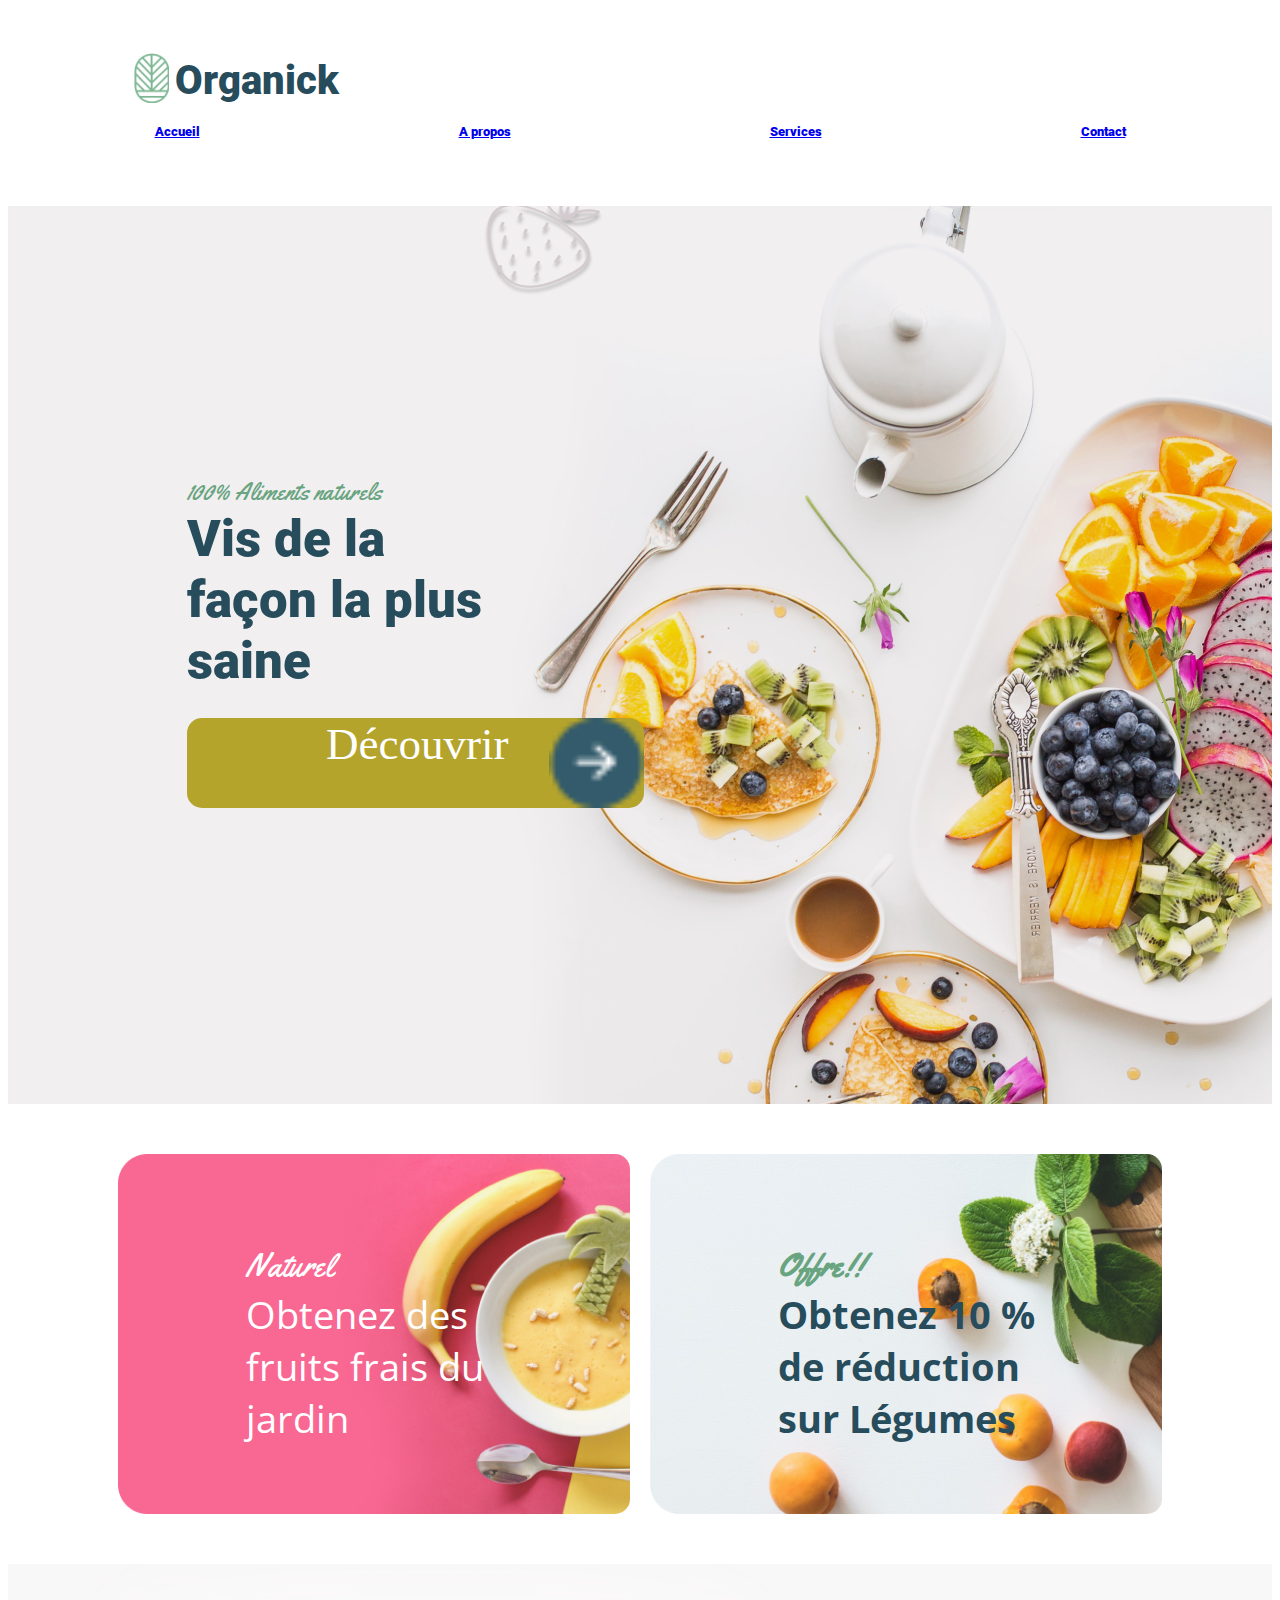
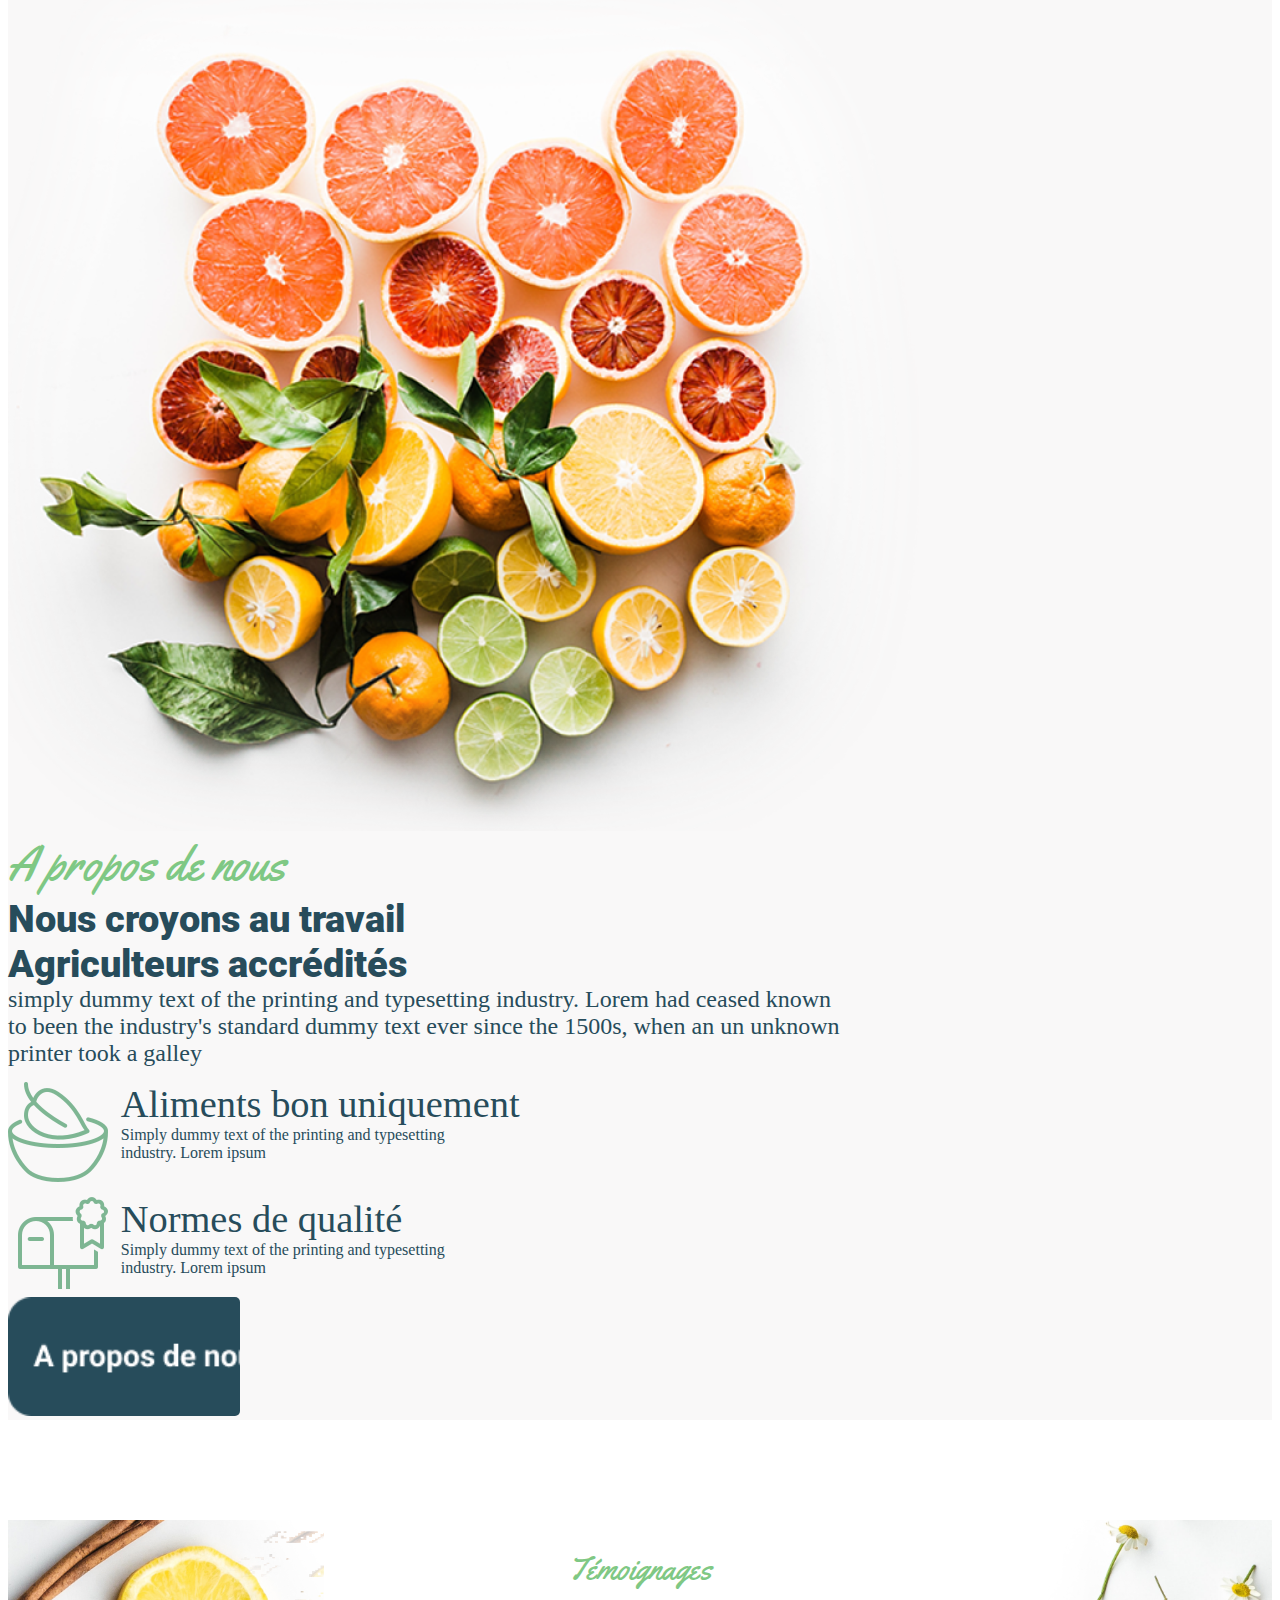
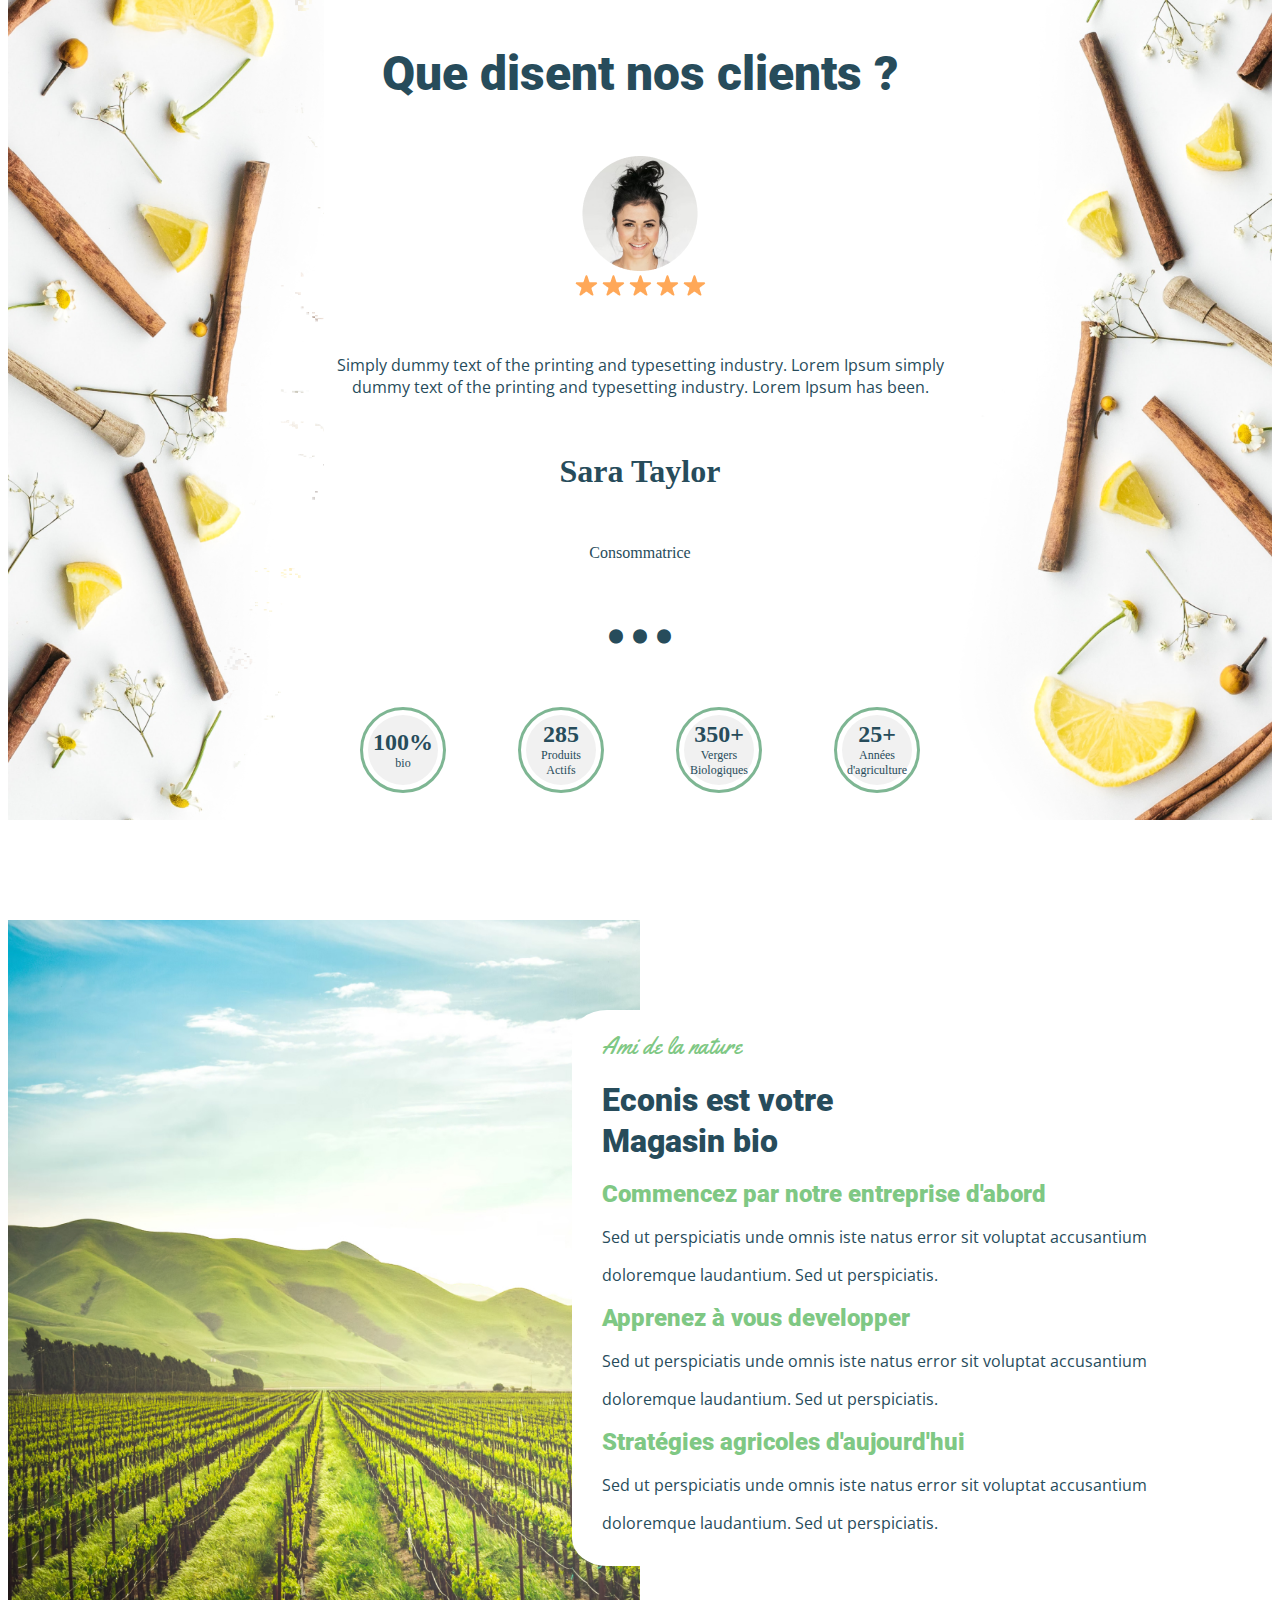
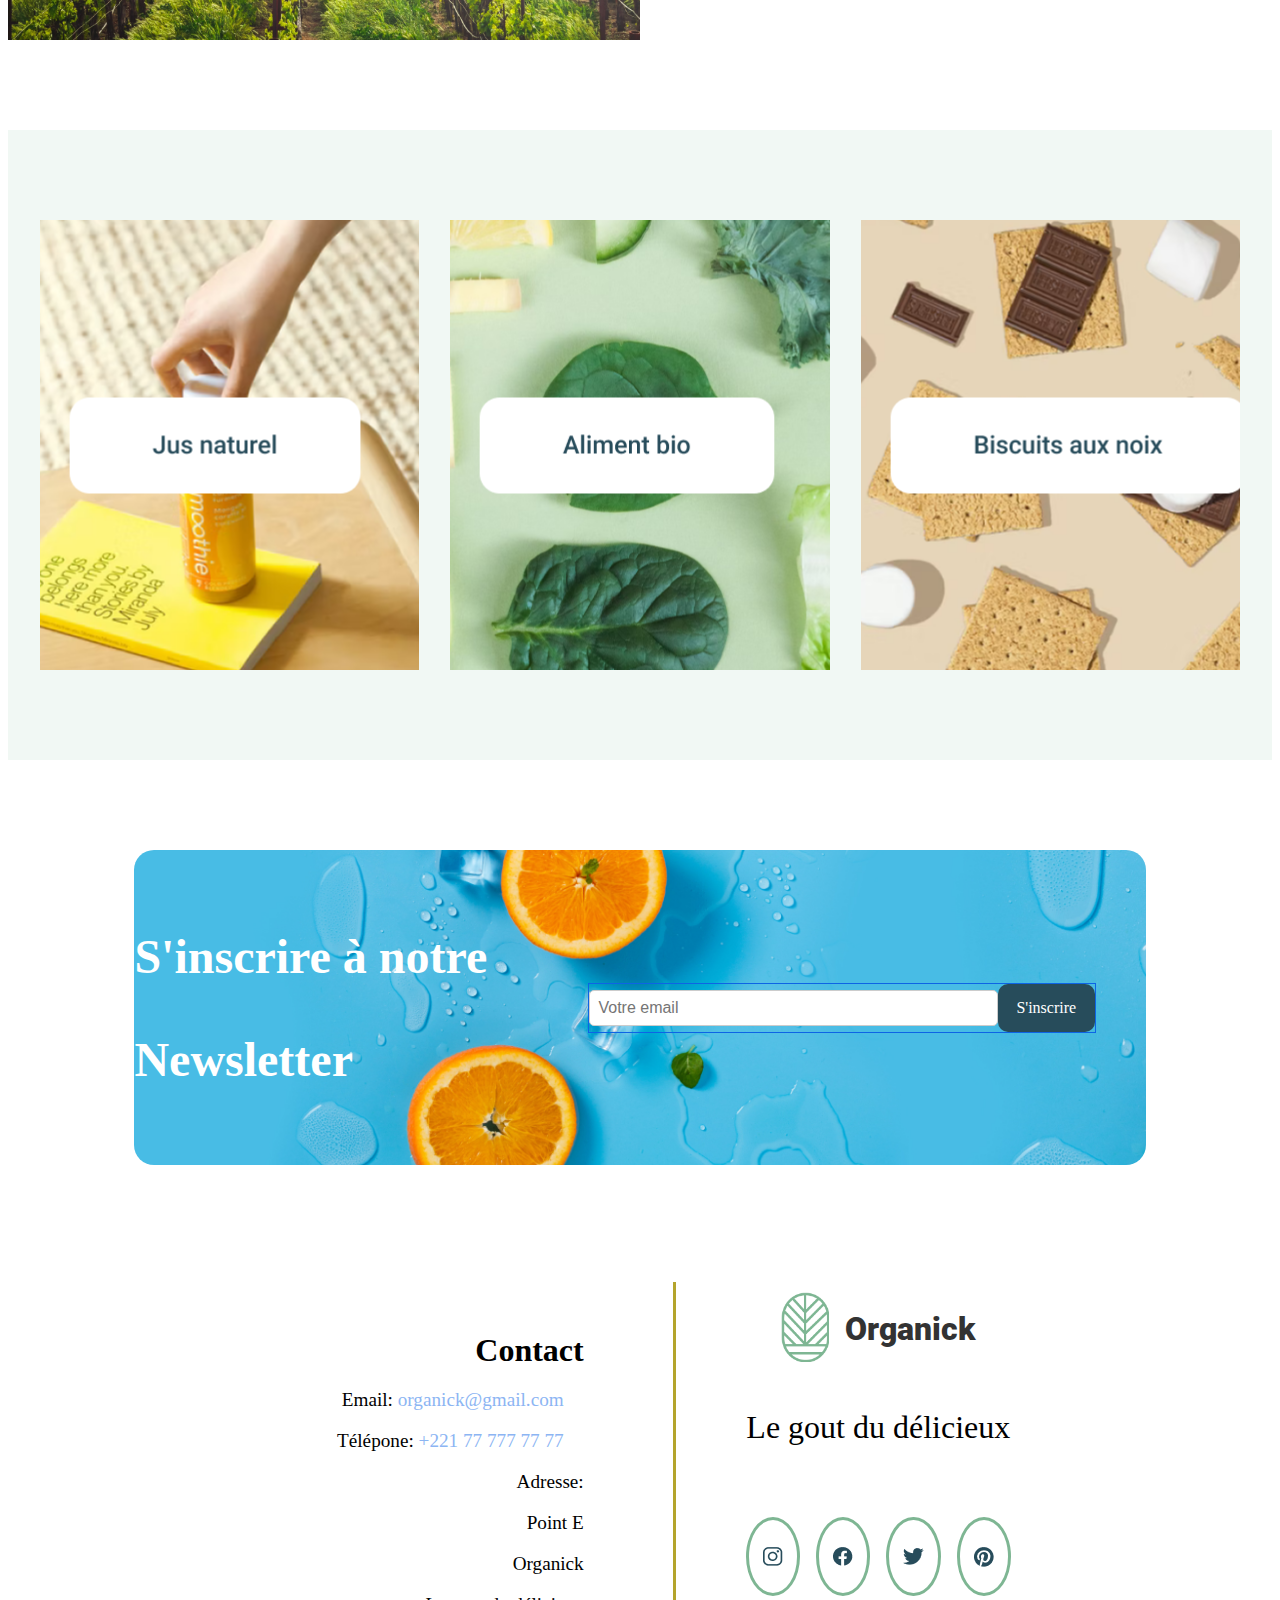
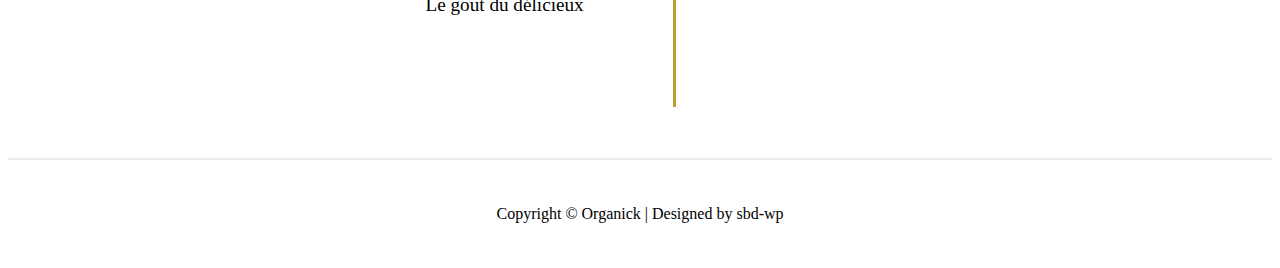
==== commit 454fc975: "Page 1 ready next is page2" ====
--- a/index.html
+++ b/index.html
@@ -25,7 +25,7 @@
         <div class="ligne1">
             <div class="banniere">
             <div class="contenu-ligne1">
-                <div class="texte-ligne1"><span>100% Aliments naturels</span></div>
+                <div class="texte1-ligne1"><span>100% Aliments naturels</span></div>
                 <b>
                     <div class="texte2-ligne1"><span>Vis de la</span></div>
                     <div class="texte2-ligne1"><span>façon la plus</span></div>
--- a/Page1.css
+++ b/Page1.css
@@ -1,18 +1,22 @@
 @font-face {
-    font-family: 'Nom de votre police';
+    font-family: 'Roboto';
     src: url('Roboto-Black.ttf') format('truetype');
+}
+
+@font-face {
+    font-family: 'yellowtail';
     src: url('Yellowtail-Regular.ttf') format('truetype');
+}
+@font-face {
+    font-family: 'OpenSans';
     src: url("OpenSans-VariableFont_wdth,wght.ttf") format('truetype');
-    /* Ajoutez d'autres formats de police au besoin */
-}
-
+}
 body {
-    font-family: Roboto-Black, serif;
 }
 
 .conteneur-principal{
     display: block;
-    font-family: Roboto, serif;
+    font-family: Roboto, monospace;
     flex-wrap: wrap;
 }
 
@@ -54,8 +58,9 @@
     font-size: 40px;
     color: #274C5B;
     margin-top: auto;
+    font-weight: 600;
     margin-bottom: auto;
-    font-family: Roboto sans-serif;
+    font-family: 'Roboto' sans-serif;
 }
 
 
@@ -89,12 +94,13 @@
 }
 
 .texte1-ligne1{
-    font-style: italic;
+    font-family:'yellowtail',sans-serif;
     color: #68A47F;
-    font-size: xx-large;
+    font-size: x-large;
 }
 
 .texte2-ligne1{
+    font-family: 'Roboto', monospace;
     font-style: normal;
     color: #274C5B;
     font-size: 4vw;
@@ -161,25 +167,25 @@
 }
 
 .texte1g-ligne2{
-    font-style: italic;
+    font-family: 'yellowtail',sans-serif;
     color: white;
     font-size: xx-large;
 }
 
 .texte2g-ligne2{
-    font-style: normal;
+    font-family: 'OpenSans',sans-serif;
     color: white;
     font-size: 3vw;
 }
 
 .texte1d-ligne2{
-    font-style: italic;
+    font-family: 'yellowtail',sans-serif;
     color: #68A47F;
     font-size: xx-large;
 }
 
 .texte2d-ligne2{
-    font-style: normal;
+    font-family: 'OpenSans',sans-serif;
     color: #274C5B;
     font-size: 3vw;
 }
@@ -208,15 +214,15 @@
 }
 
 .texte1-ligne3{
-    font-style: italic;
+    font-family: 'yellowtail',sans-serif;
     color: #7FC884;
     font-size: xxx-large;
 }
 
 .texte2-ligne3{
     color: #274C5B;
-    font-size: 5vw;
-    font-family: Roboto sans-serif;
+    font-size: 3vw;
+    font-family: 'Roboto',monospace;
 }
 
 .texte3-ligne3{
@@ -301,7 +307,7 @@
 
 .texte1-ligne4{
     color: #7FC884;
-    font-style: italic;
+    font-family: 'yellowtail',sans-serif;
     font-size-adjust: auto;
     text-align: center;
     font-size: xx-large;
@@ -309,7 +315,7 @@
 
 .texte2-ligne4{
     color: #274C5B;
-    font-style: normal;
+    font-family: 'Roboto',monospace;
     font-size-adjust: auto;
     text-align: center;
     font-size: xxx-large;
@@ -321,7 +327,7 @@
 
 .texte3-ligne4{
     color: #274C5B;
-    font-style: normal;
+    font-family: 'OpenSans', sans-serif;
     font-size-adjust: auto;
     text-align: center;
 }
@@ -410,30 +416,32 @@
 
 .texte1-ligne5{
     color: #7FC884;
+    font-family: 'Roboto', sans-serif;
     font-size-adjust: auto;
     text-align: left;
     font-size: x-large;
     }
 
 .texte2-ligne5{
+    font-family: 'OpenSans', sans-serif;
     color: #274C5B;
     text-align: left;
 }
 
 .texte3-ligne5{
     color: #7FC884;
-    font-style: italic;
+    font-family: 'yellowtail',sans-serif;
+    font-size-adjust: auto;
+    text-align: left;
+    font-size: x-large;
+}
+
+.texte4-ligne5{
+    color: #274C5B;
+    font-family: 'Roboto',sans-serif;
     font-size-adjust: auto;
     text-align: left;
     font-size: xx-large;
-}
-
-.texte4-ligne5{
-    color: #274C5B;
-    font-style: normal;
-    font-size-adjust: auto;
-    text-align: left;
-    font-size: xxx-large;
     line-height: 1vh;
 }
 
@@ -593,9 +601,9 @@
 }
 .texte1-droite-footer {
     padding-top: 2vh;
-    font-family: Arial, sans-serif;
+    font-family: 'Roboto', sans-serif;
     font-size: xx-large;
-    font-weight: bold;
+    font-weight: 500;
     color: #333;
 }
 
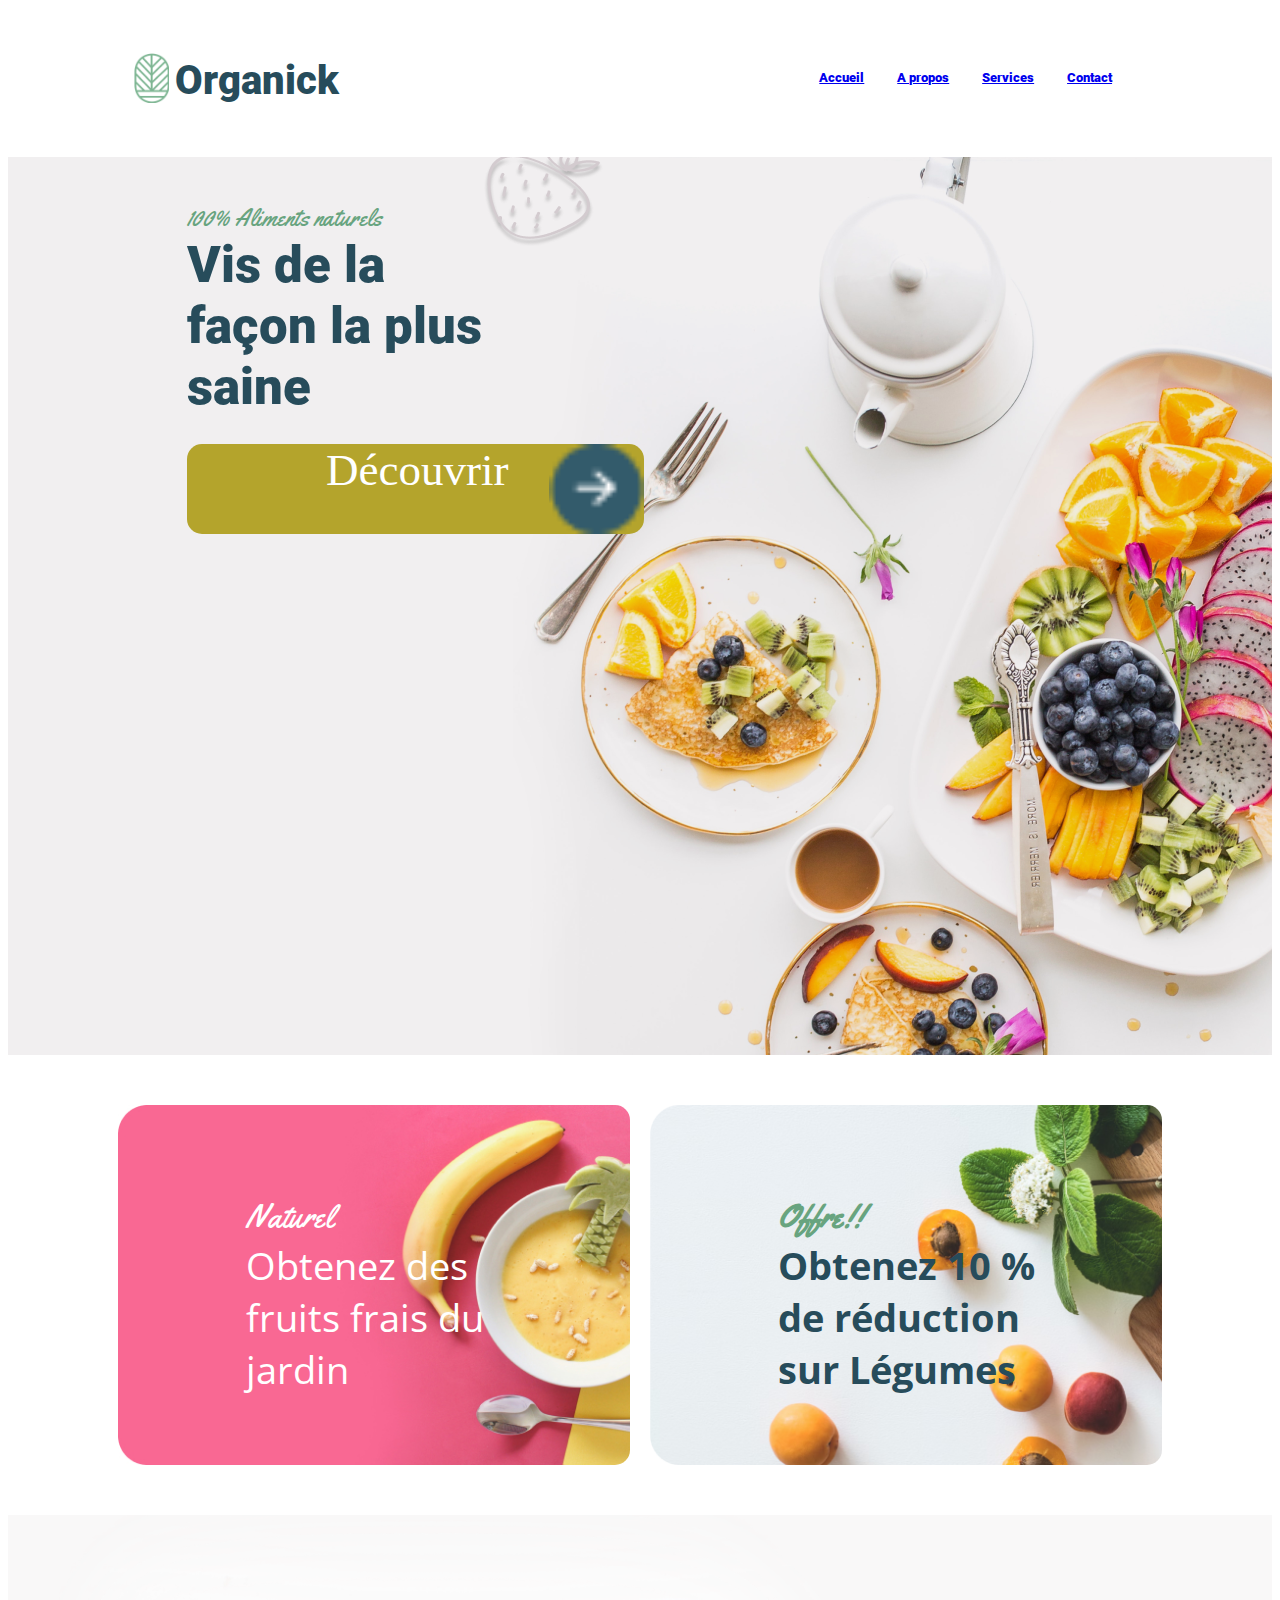
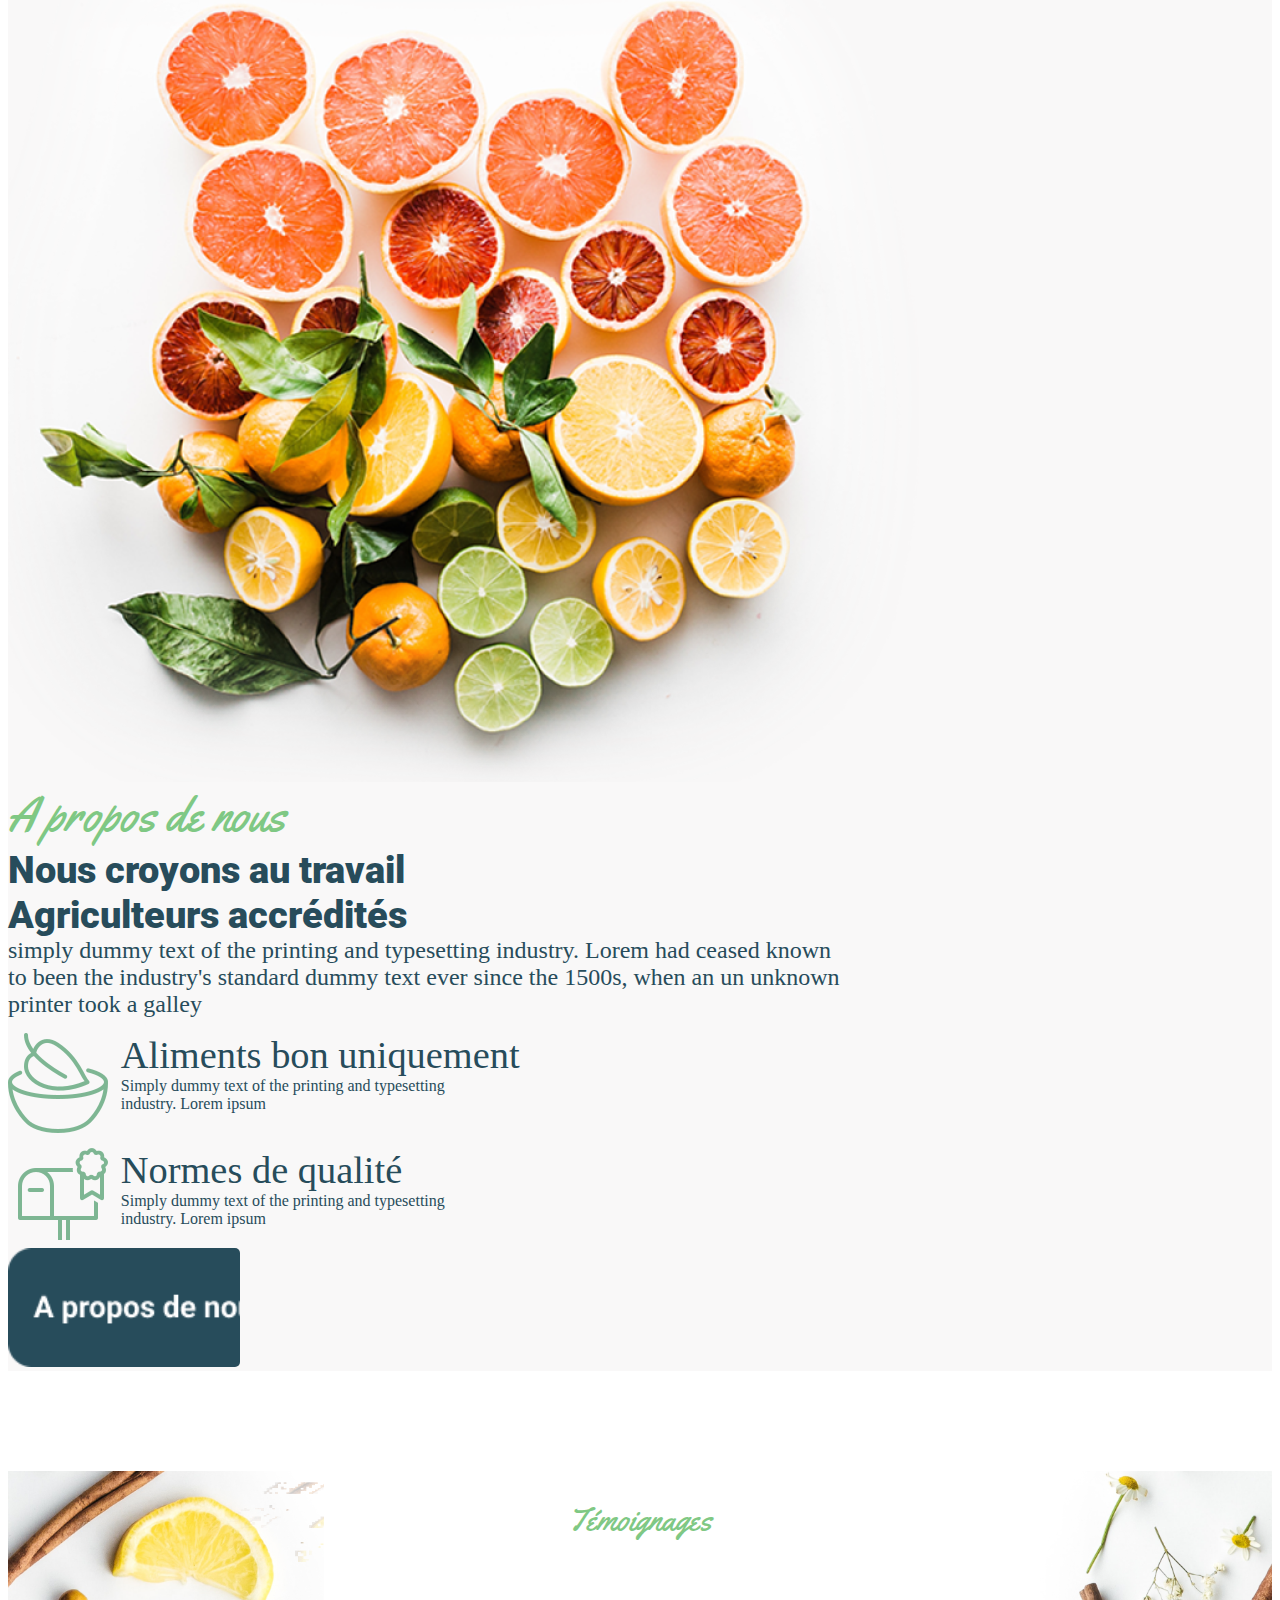
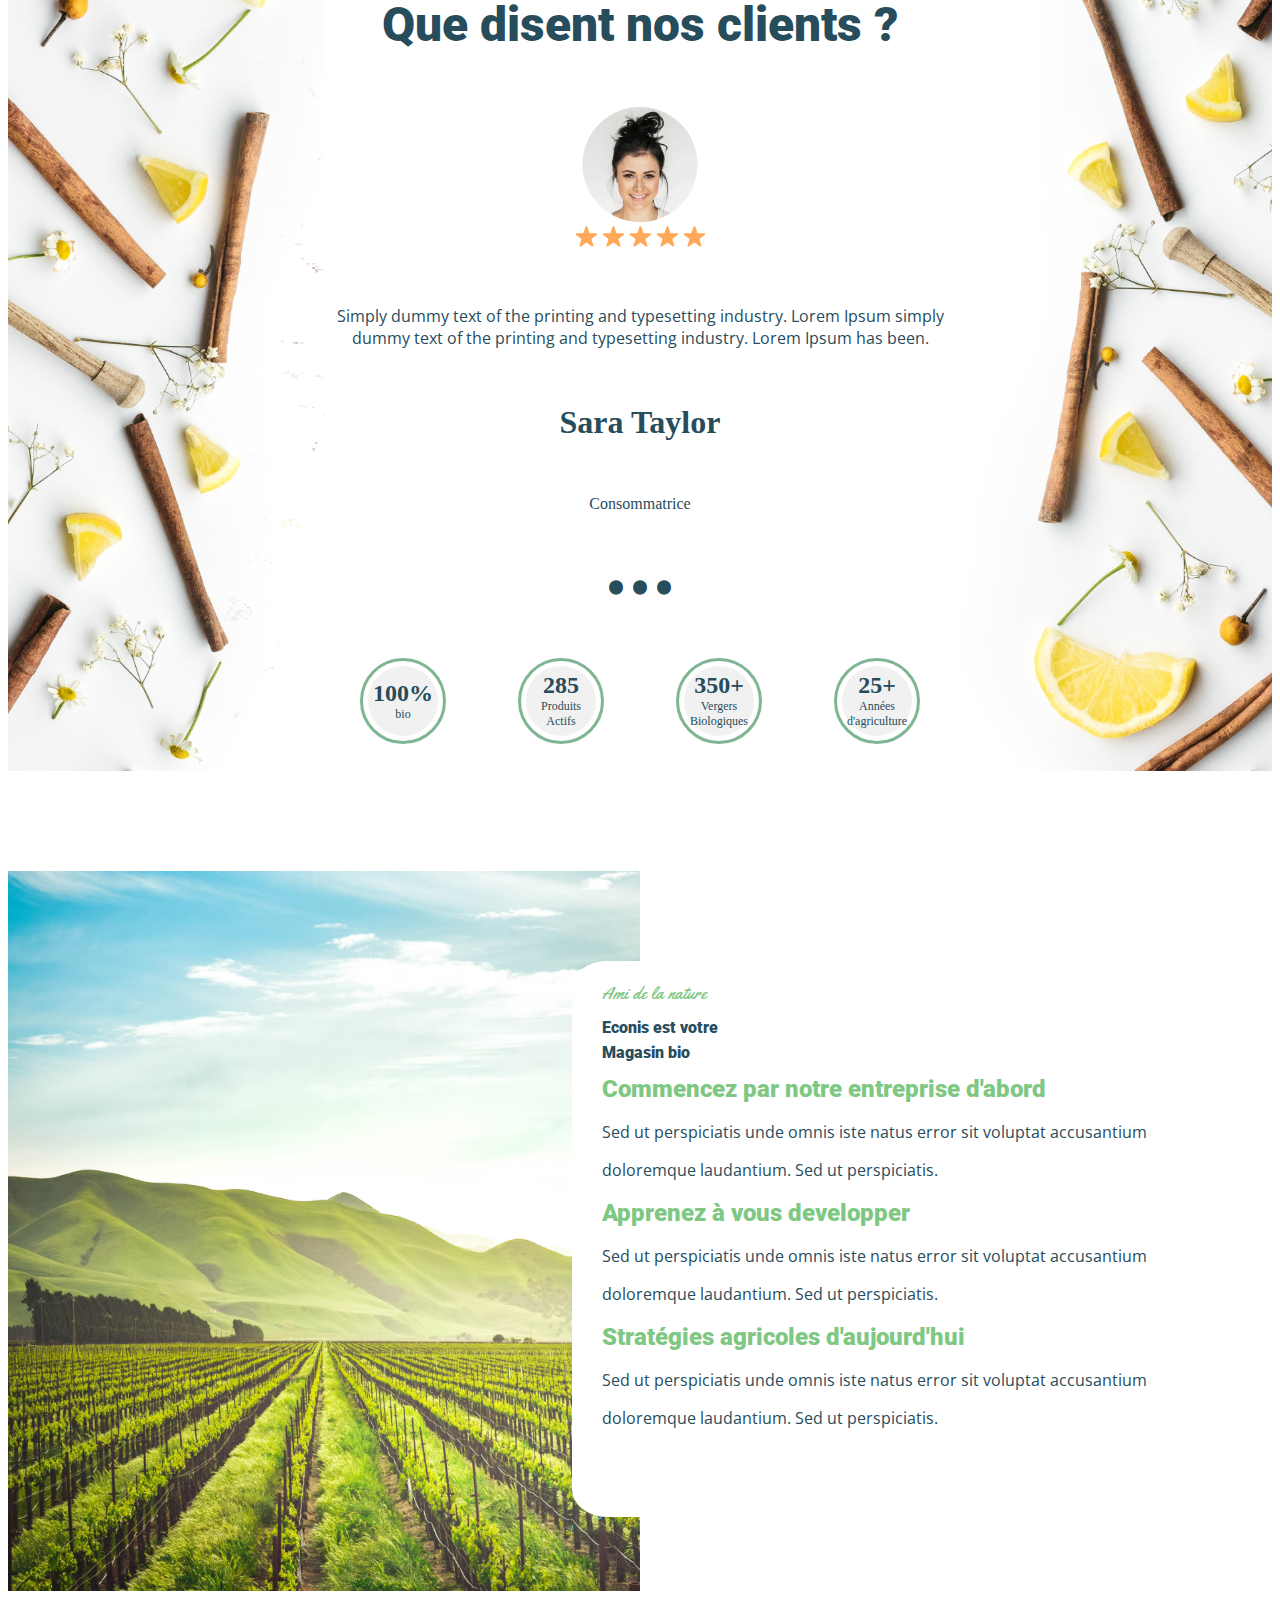
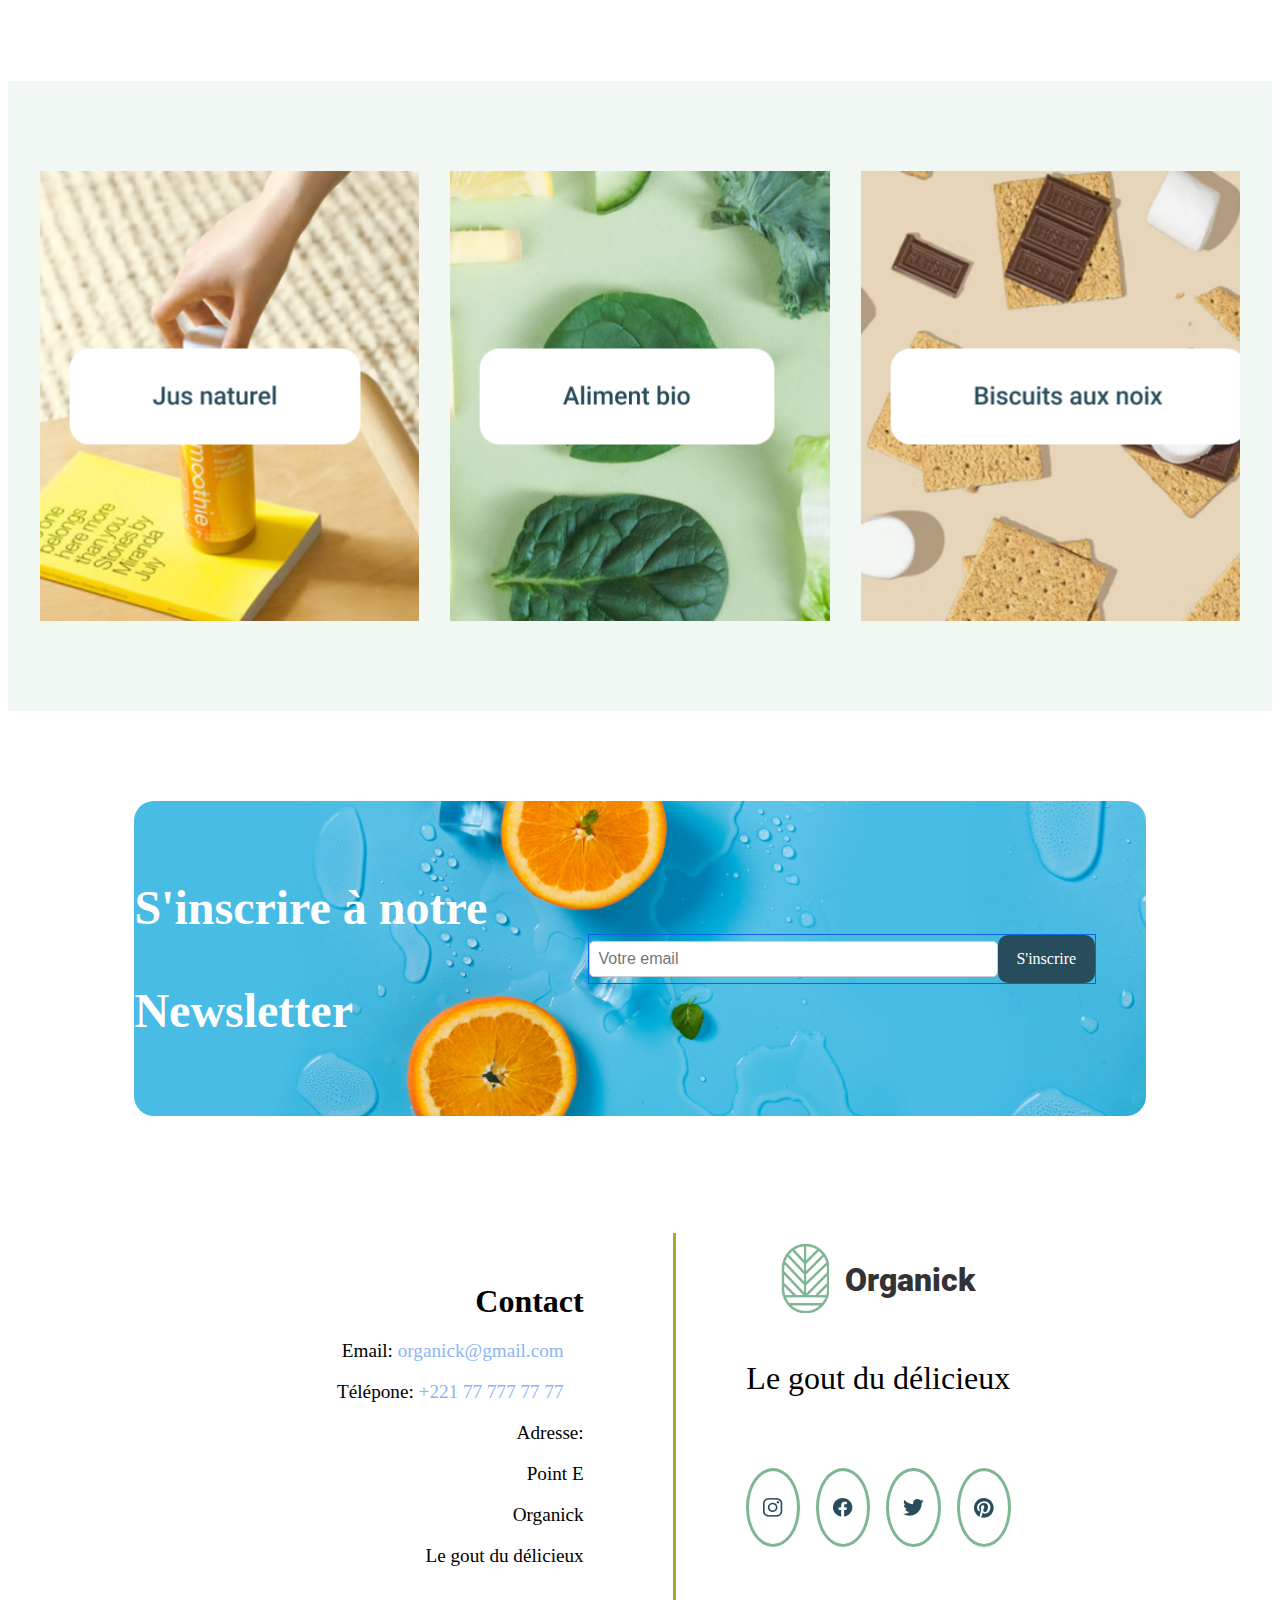
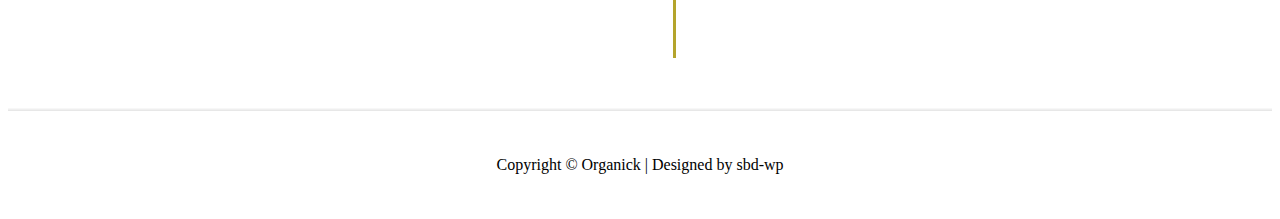
==== commit dd94f308: "Page 3 ready next is page4" ====
--- a/index.html
+++ b/index.html
@@ -13,12 +13,12 @@
                 <a href="index.html"><img src="Images1/Logo.png" height="50"></a>
                 <div class="nom">Organick</div>
             </div>
-            </div>
-            <div class="Menu">
+                <div class="Menu">
                     <a href="index.html">Accueil</a>
                     <a href="Page2.html">A propos</a>
                     <a href="Page3.html">Services</a>
                     <a href="Page4.html">Contact</a>
+            </div>
             </div>
         </div>
 
--- a/Page1.css
+++ b/Page1.css
@@ -87,7 +87,7 @@
     display: block;
     width: 30vw;
     height: auto;
-    margin-top: 30vh;
+    margin-top: 5vh;
     margin-left: 14vw;
     justify-content: left;
     float: left;
@@ -433,7 +433,7 @@
     font-family: 'yellowtail',sans-serif;
     font-size-adjust: auto;
     text-align: left;
-    font-size: x-large;
+    font-size: large;
 }
 
 .texte4-ligne5{
@@ -441,7 +441,7 @@
     font-family: 'Roboto',sans-serif;
     font-size-adjust: auto;
     text-align: left;
-    font-size: xx-large;
+    font-size: xlarge;
     line-height: 1vh;
 }
 
--- a/ResponsiveP1.css
+++ b/ResponsiveP1.css
@@ -63,7 +63,6 @@
         display: block;
         width: 30vw;
         height: auto;
-        margin-top: 15vh;
         margin-left: 14vw;
         justify-content: left;
         float: left;
@@ -137,7 +136,7 @@
 .texte2g-ligne2{
     font-style: normal;
     color: white;
-    font-size: 2vw;
+    font-size: 1vw;
 }
 
 .texte1d-ligne2{
@@ -149,7 +148,7 @@
 .texte2d-ligne2{
     font-style: normal;
     color: #274C5B;
-    font-size: 2vw;
+    font-size: 1vw;
 }
 }
 
@@ -207,6 +206,7 @@
             align-content: start;
             gap: 0.5vw;
             font-weight: 500;
+            border: black solid;
 
         }
 
@@ -216,7 +216,7 @@
 
         .texte1-alignement-ligne3{
             color: black;
-            font-size: 5vw;
+            font-size: 2vw;
         }
 
         .texte2-alignement-ligne3{
@@ -231,9 +231,9 @@
             border-radius: 5px;
             width: 10vw;
             transition: all 0.3s ease;
-            height: 5vh;
+            height: 3vh;
             background-image: url("Images1/Button (1).png");
-            background-size: cover;
+            background-size: contain;
             background-repeat: no-repeat;
 
         .bouton-text-ligne3-text {
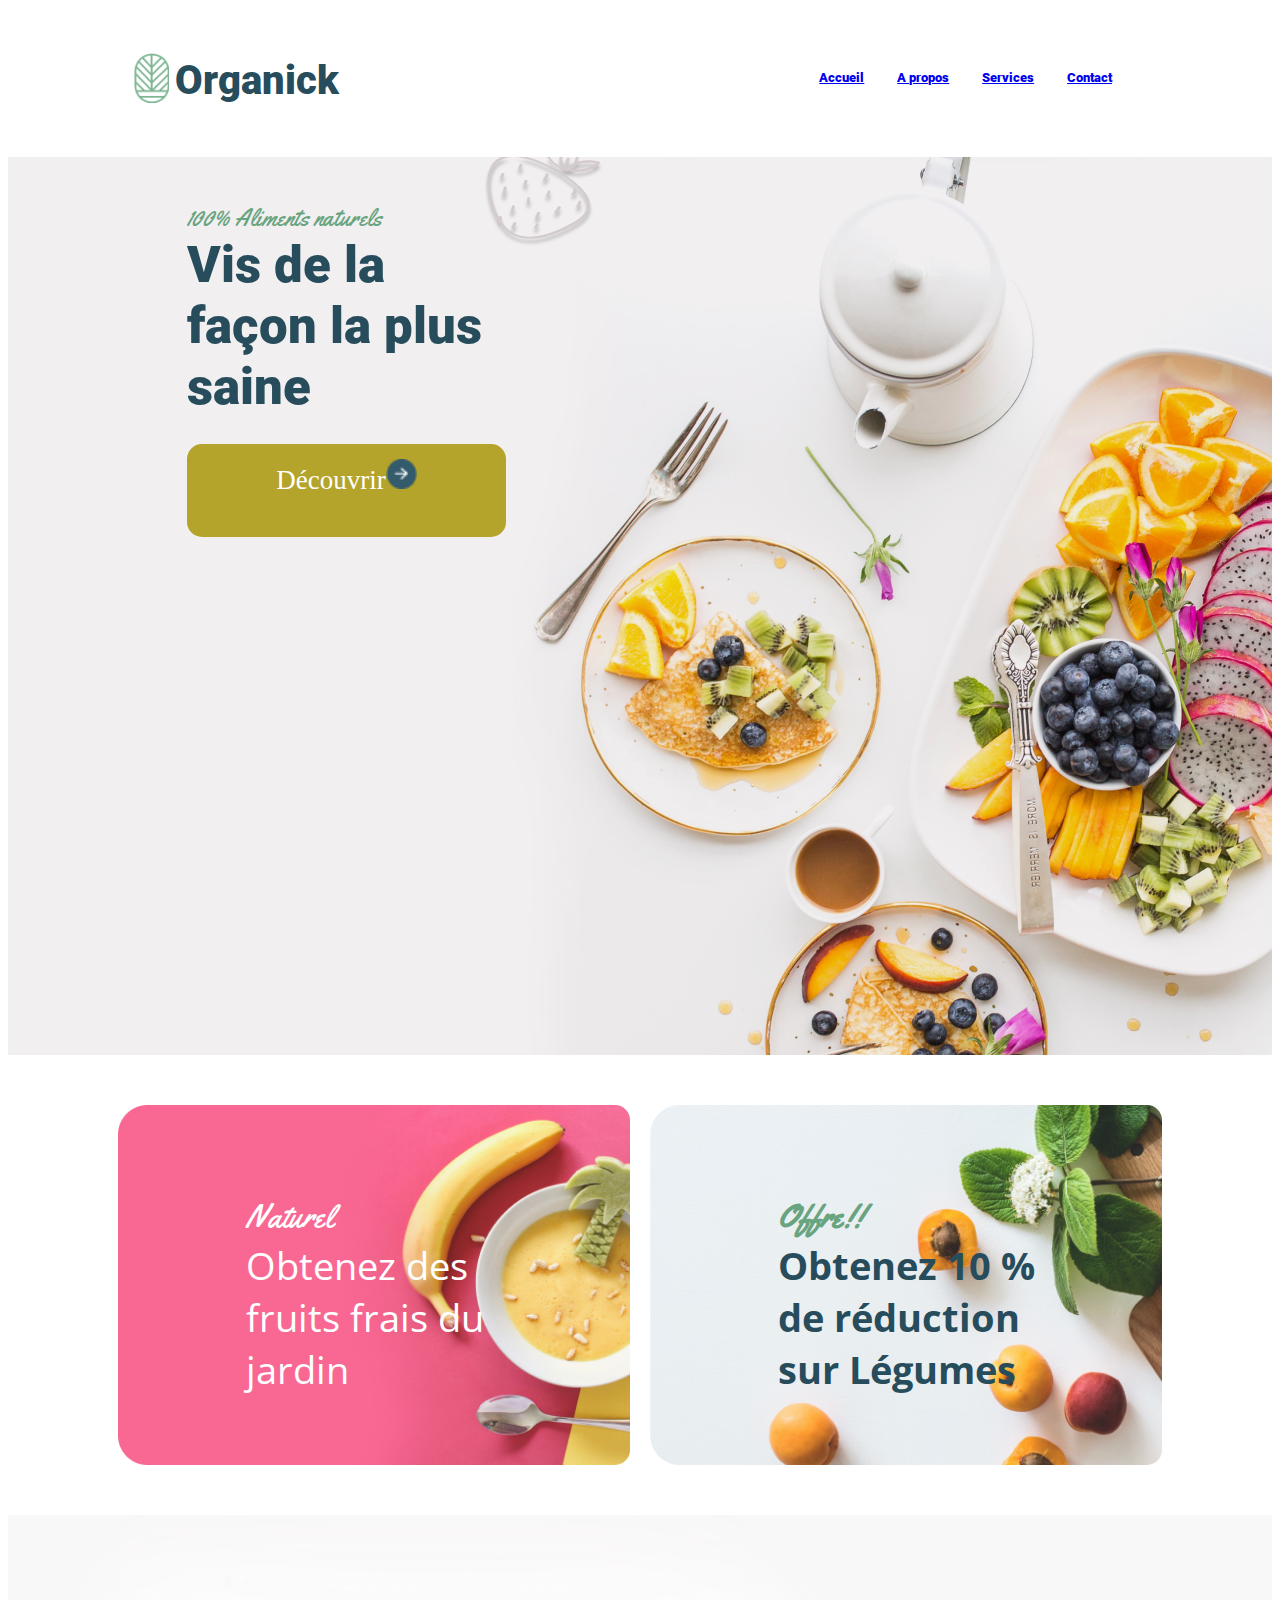
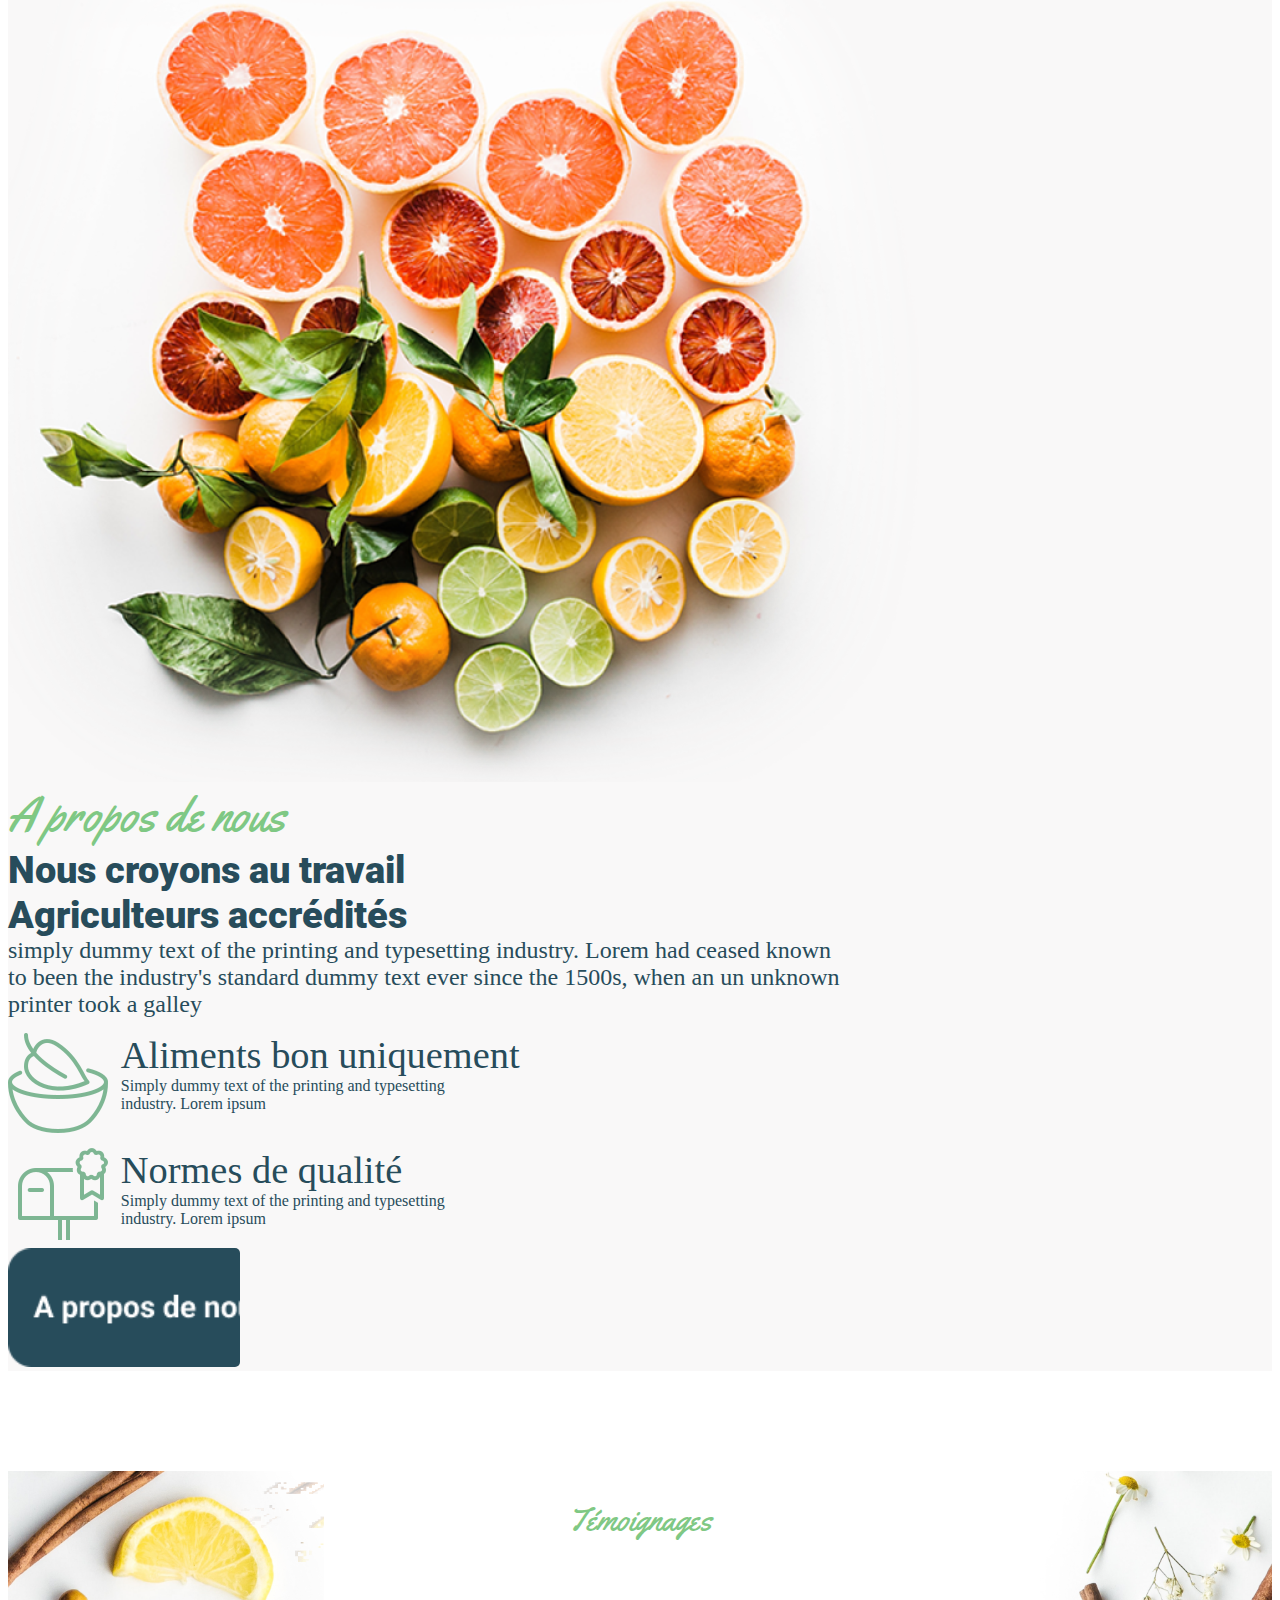
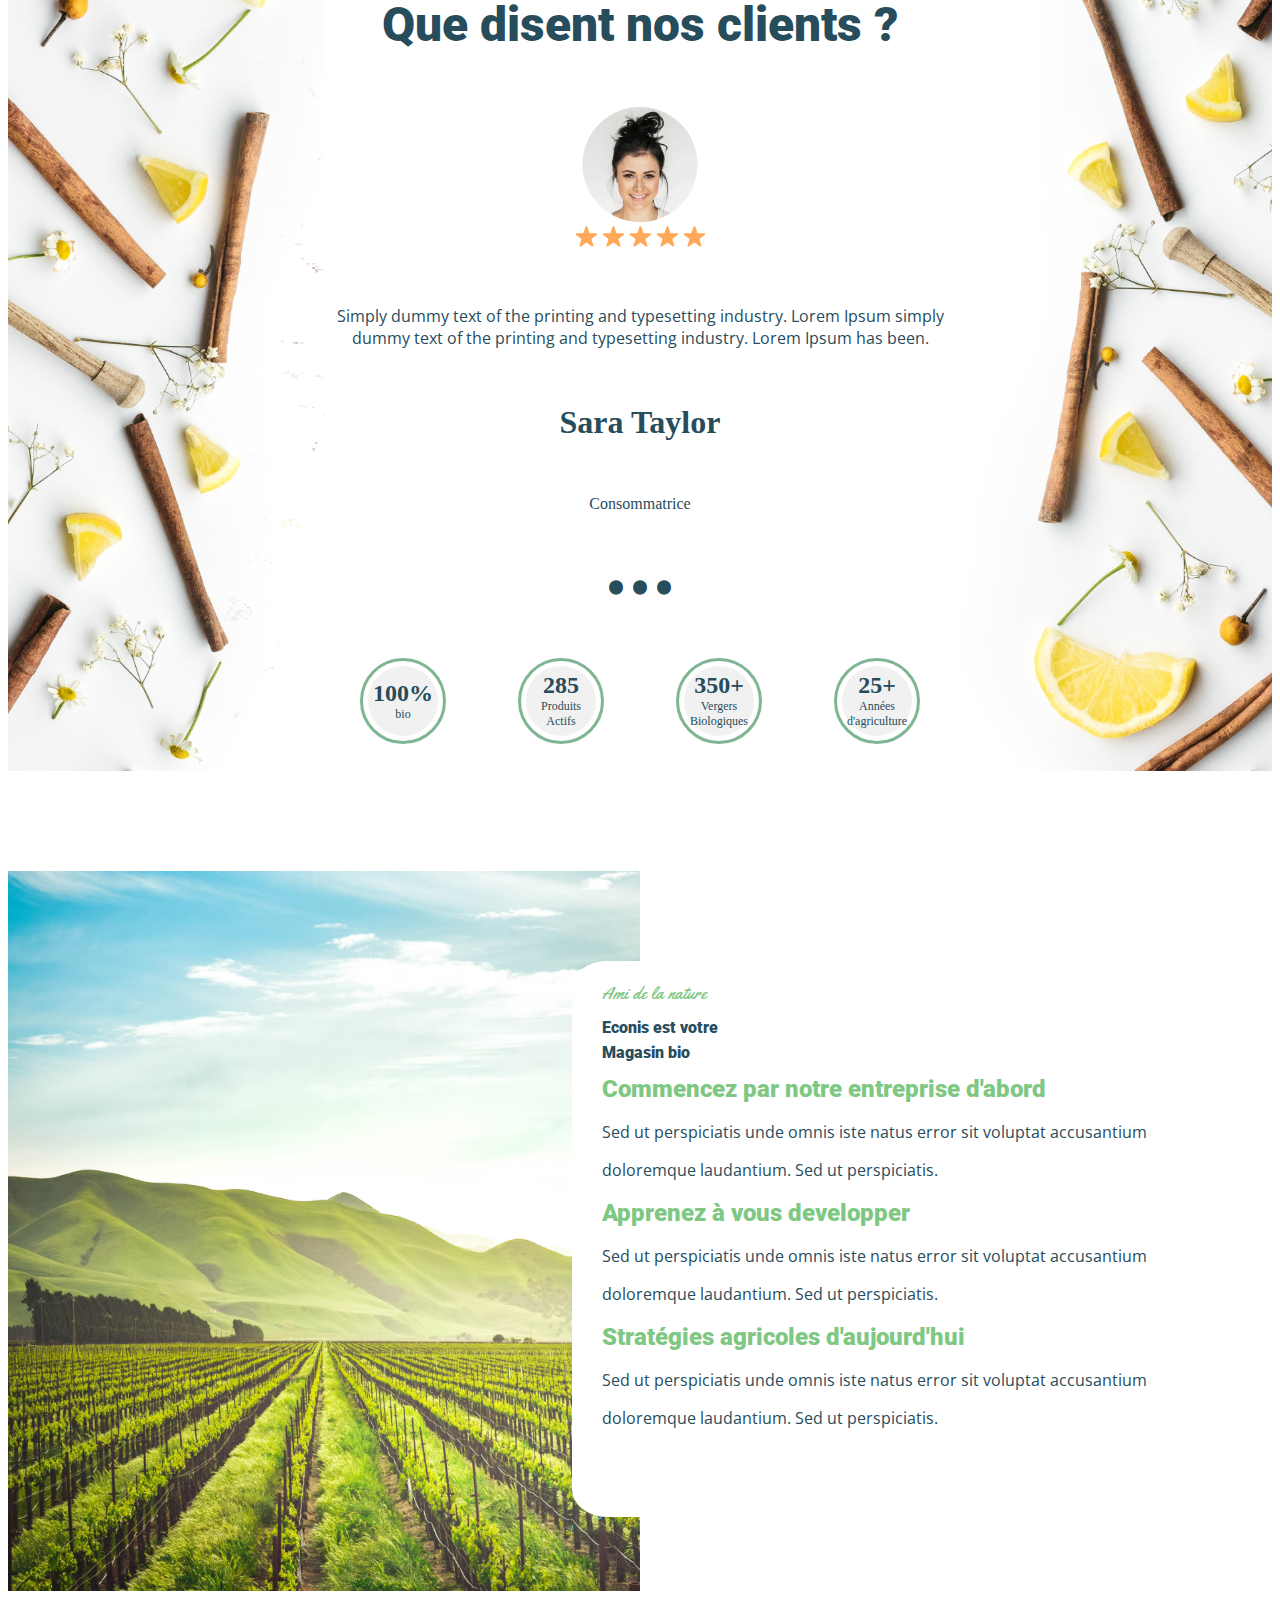
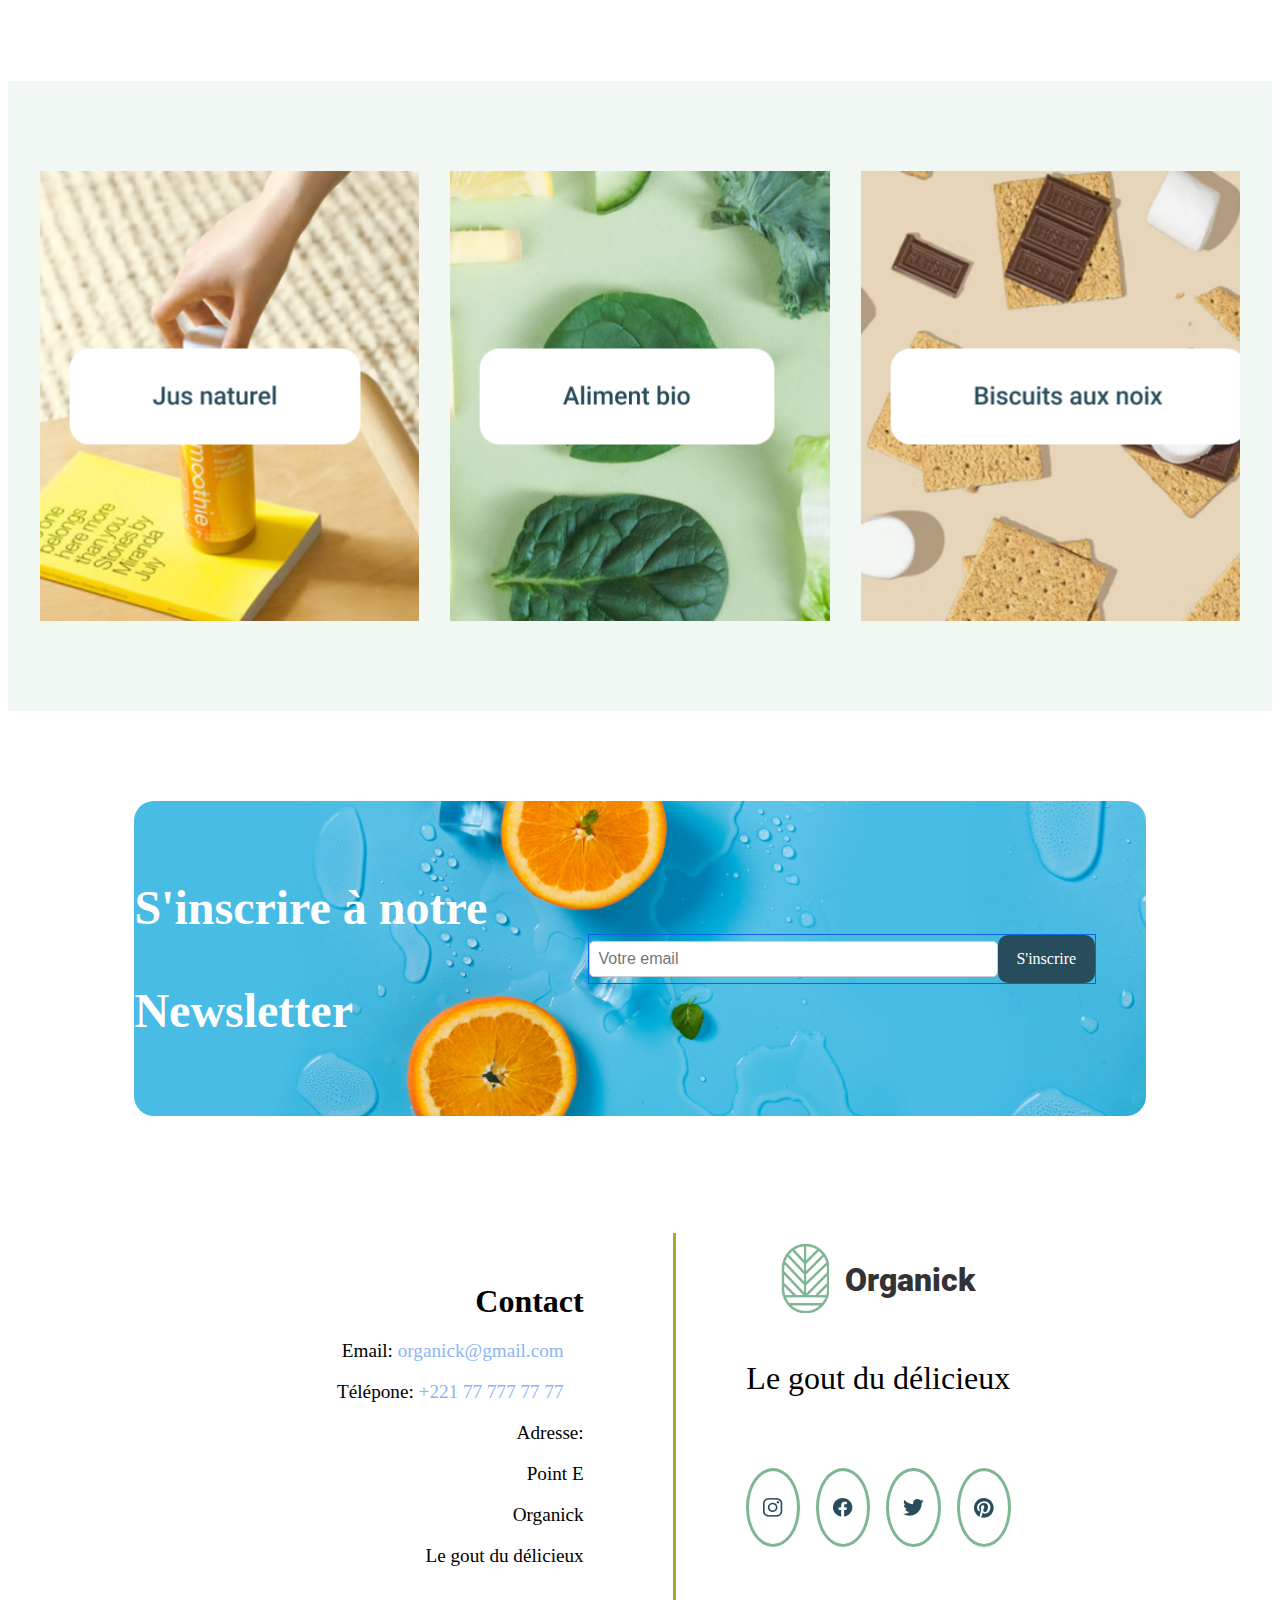
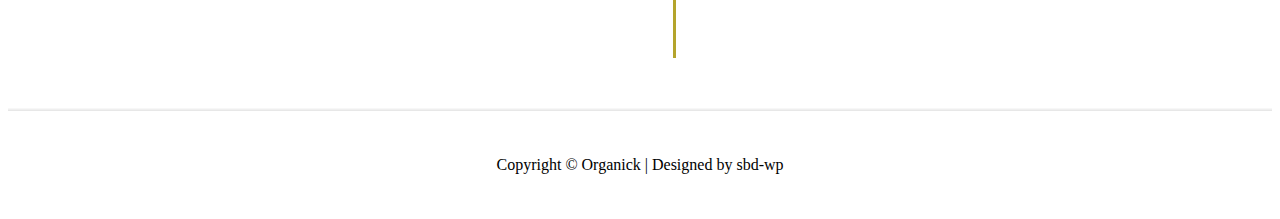
==== commit 5966e0f7: "Page 3 ready next is page4" ====
--- a/index.html
+++ b/index.html
@@ -31,7 +31,7 @@
                     <div class="texte2-ligne1"><span>façon la plus</span></div>
                     <div class="texte2-ligne1"><span>saine</span></div>
                 </b>
-                <div class="button" tabindex="0">Découvrir</div>
+                <div class="button" tabindex="0">Découvrir<img src="Images1/Aerrow.png" height="30"></div>
 
             </div>
             </div>
--- a/Page1.css
+++ b/Page1.css
@@ -107,11 +107,10 @@
 }
 
 .button {
-    height: 10vh;
-    width: 50vh;
-    padding: 0 2px 0 5px;
+    height: 7vh;
+    width: 35vh;
+    padding: 15px 2px ;
     background-color: #B4A42C;
-    background-image: url("Images1/Aerrow.png");
     background-size: contain;
     background-position: right;
     background-repeat: no-repeat;
@@ -120,7 +119,7 @@
     border-radius: 15px;
     cursor: pointer;
     margin-top: 3vh;
-    font-size: 5vh;
+    font-size: 3vh;
     font-weight: 500;
     text-align: center;
 }
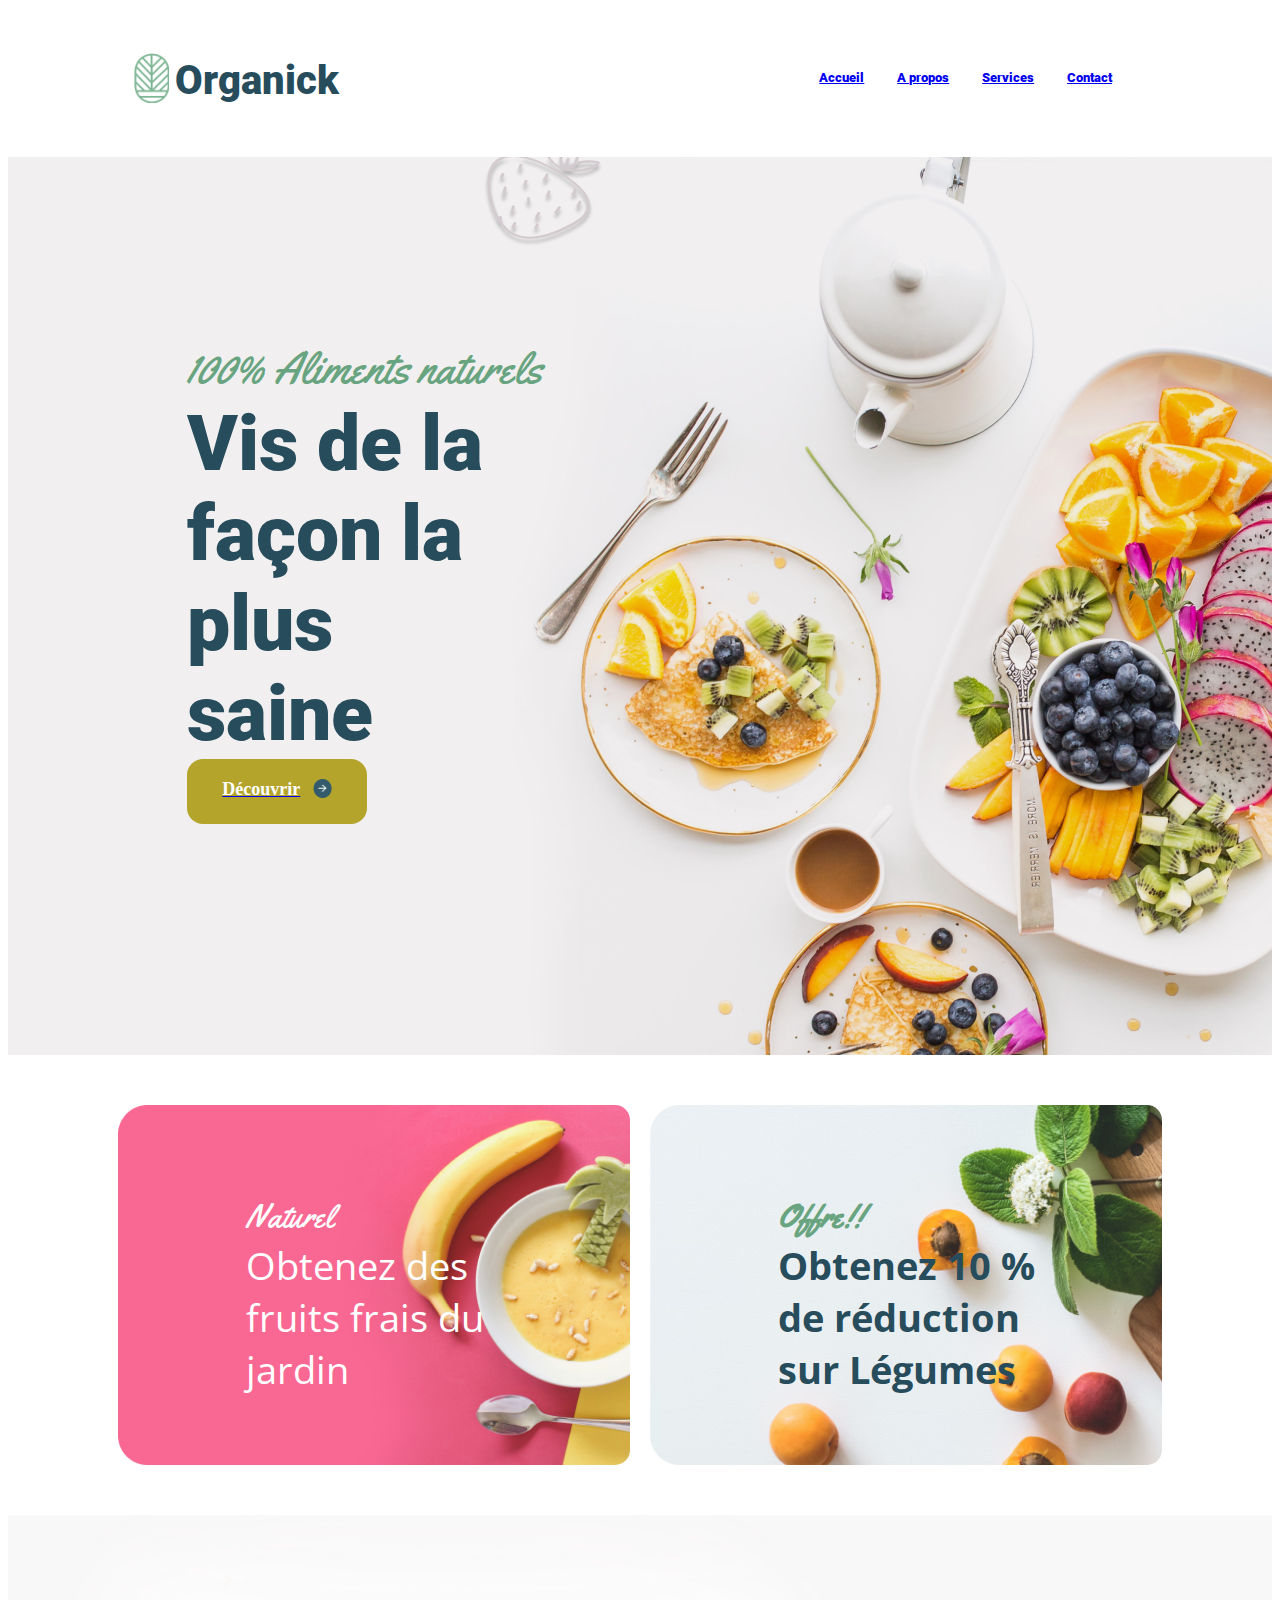
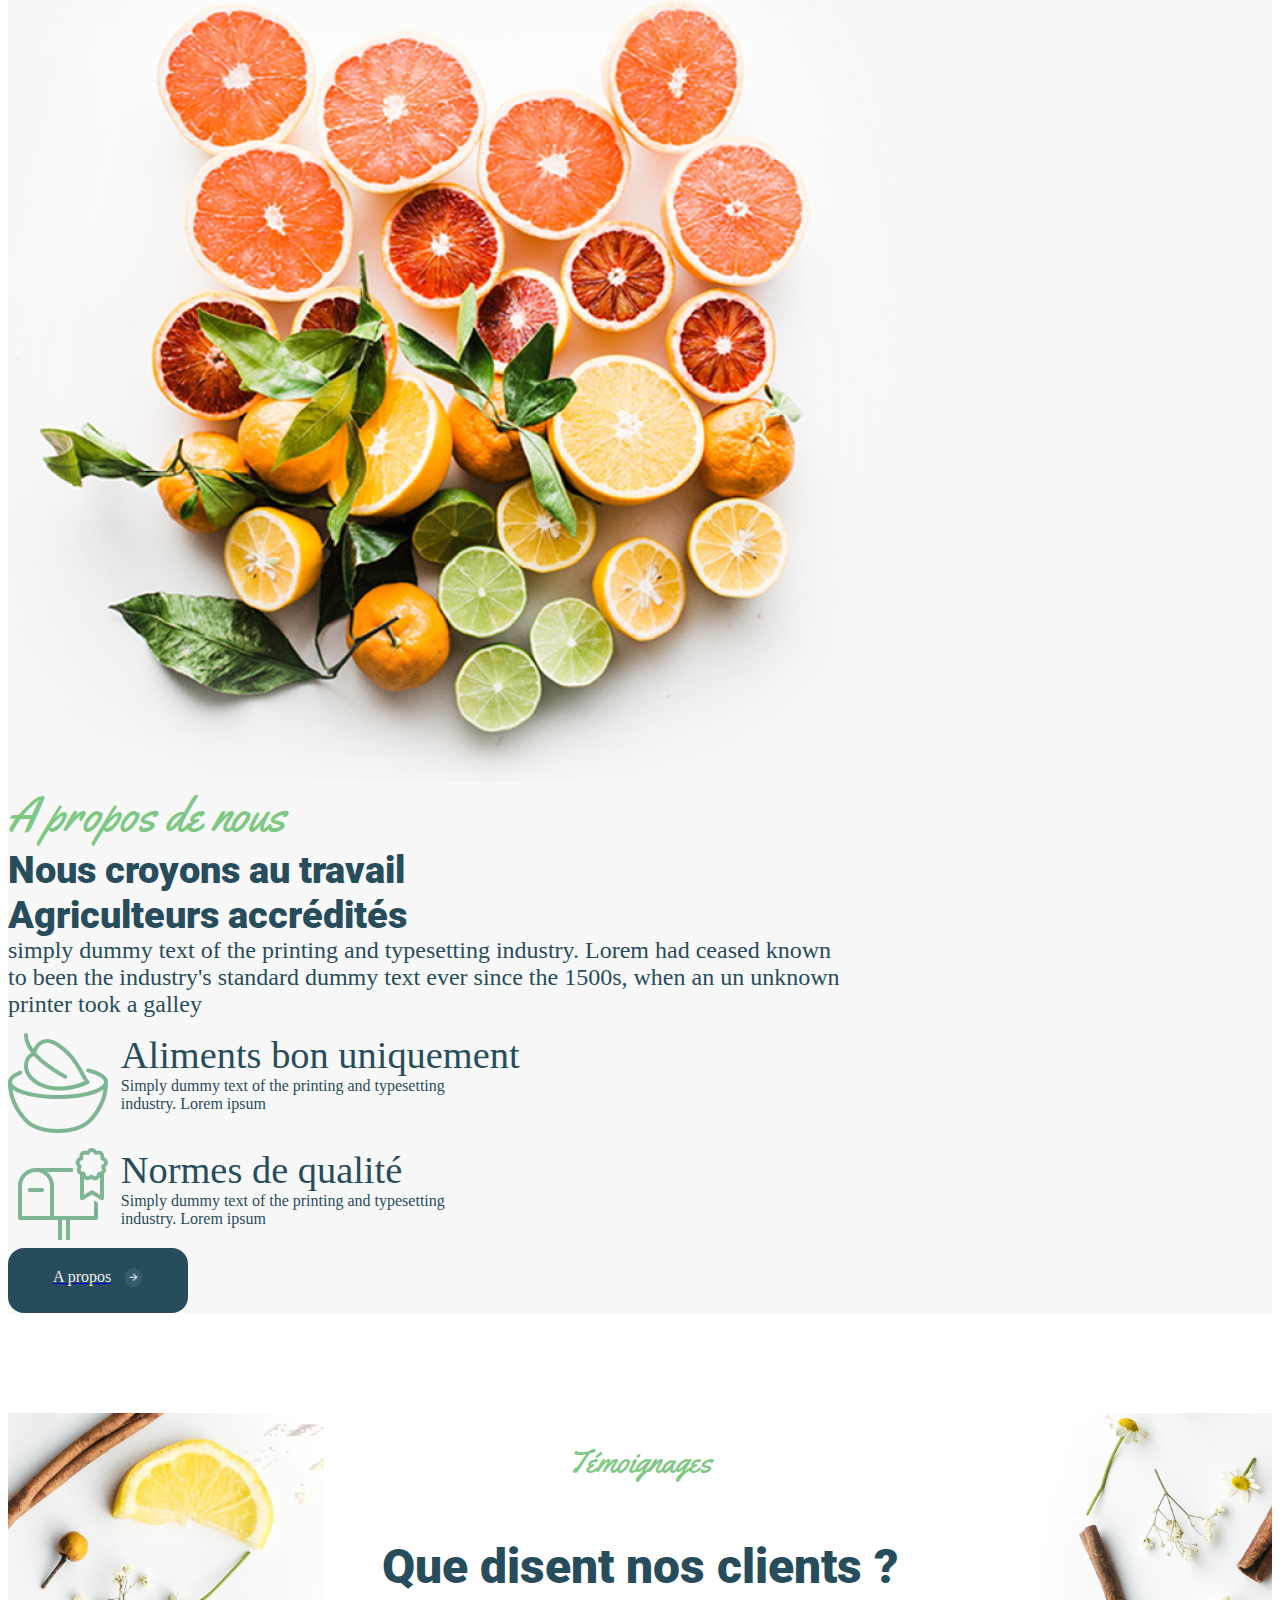
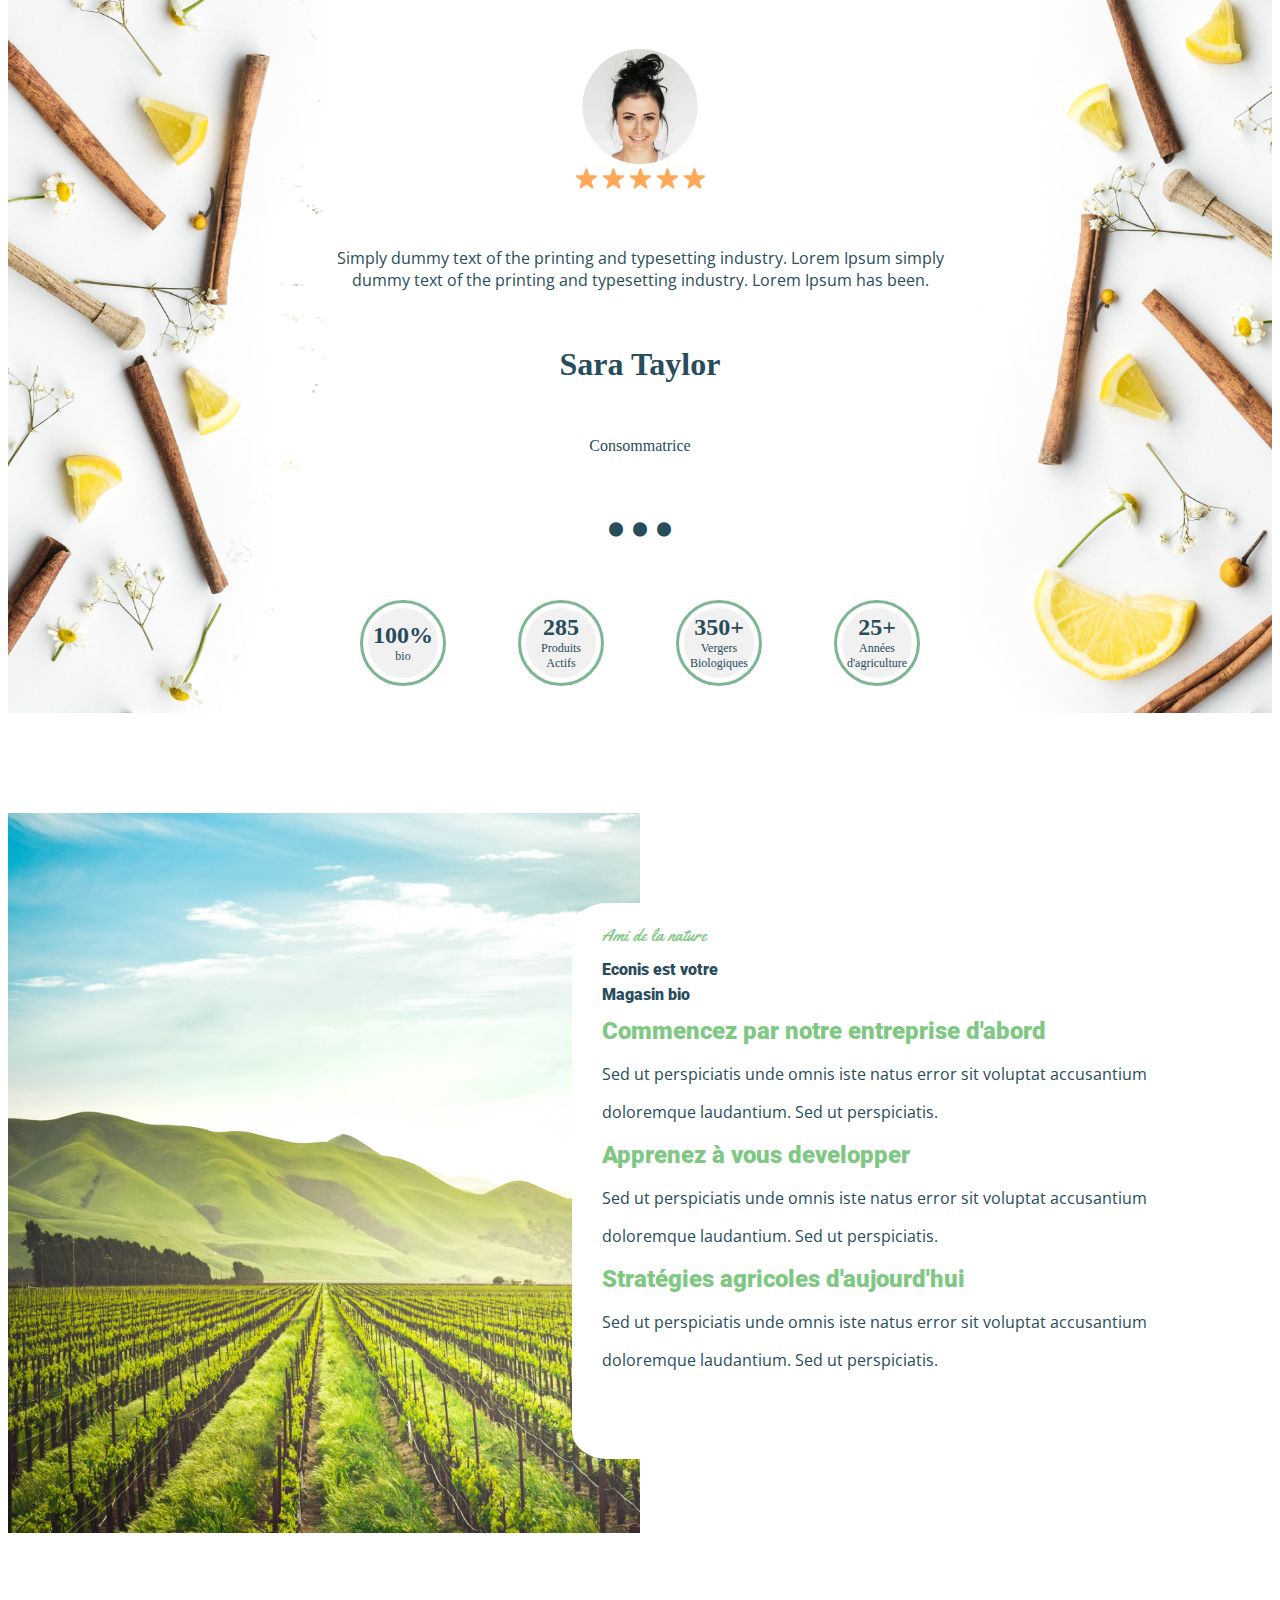
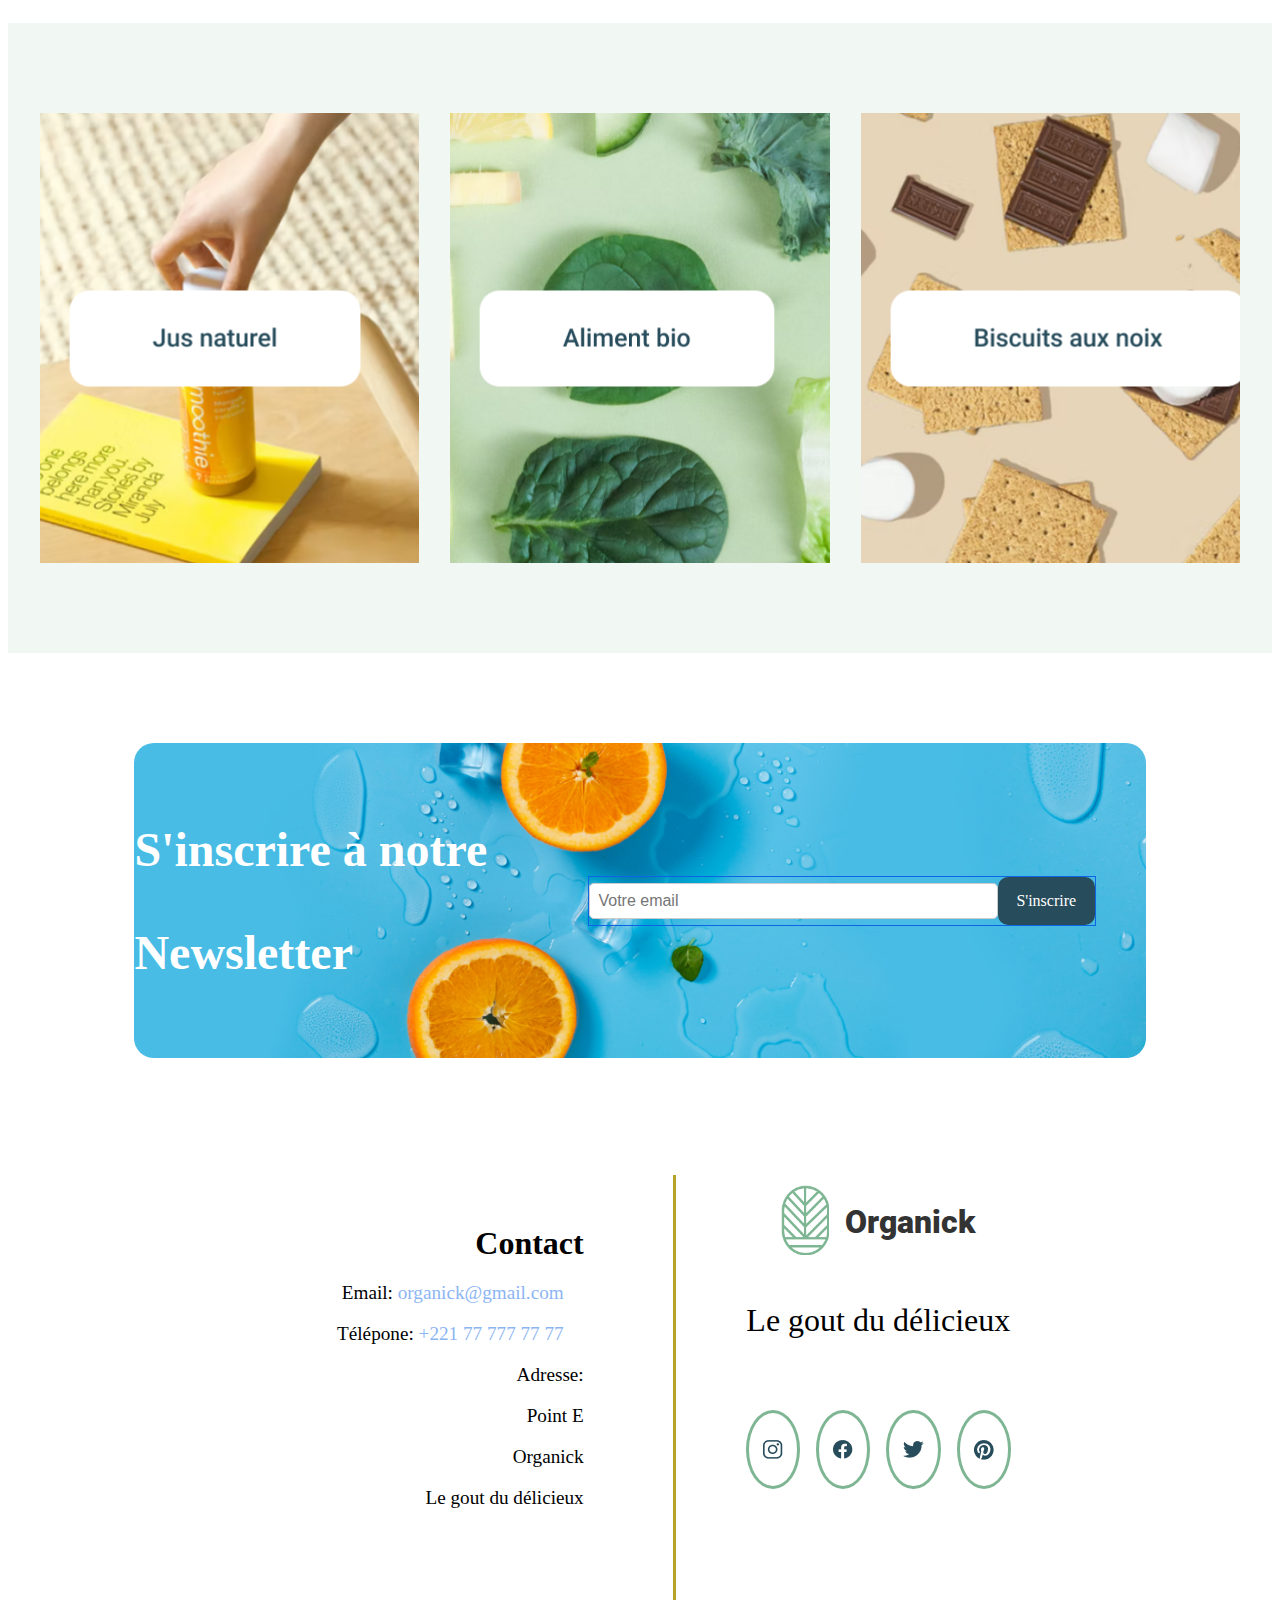
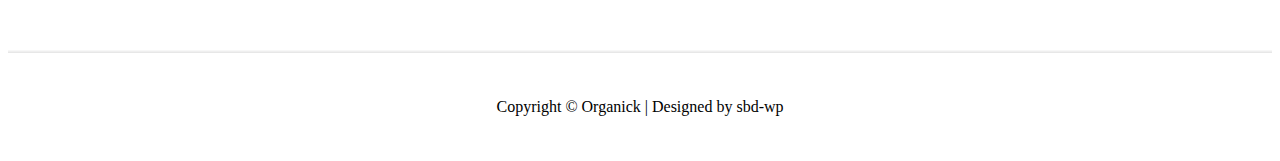
==== commit 8fa53f45: "Page 3 ready next is page4" ====
--- a/index.html
+++ b/index.html
@@ -31,7 +31,12 @@
                     <div class="texte2-ligne1"><span>façon la plus</span></div>
                     <div class="texte2-ligne1"><span>saine</span></div>
                 </b>
-                <div class="button" tabindex="0">Découvrir<img src="Images1/Aerrow.png" height="30"></div>
+                <a href="Page5.html">
+                    <div class="boutonP1">
+                        <div class="texte-boutonP1-ligne2P2">Découvrir</div>
+                        <img src="Images2/Aerrow.png" width="19" height="19">
+                    </div>
+                </a>
 
             </div>
             </div>
@@ -84,7 +89,11 @@
                         <div class="texte2-alignement-ligne3"><span>industry. Lorem ipsum</span></div>
                     </div>
                 </div>
-                <a href="#" class="bouton-image-ligne3">
+                <a href="Page5.html">
+                    <div class="boutonP1-bis">
+                        <div class="texte-bouton1-bis-ligne2P2">A propos</div>
+                        <img src="Images1/Aerrow.png" width="19" height="19">
+                    </div>
                 </a>
             </div>
         </div>
--- a/Page1.css
+++ b/Page1.css
@@ -87,7 +87,7 @@
     display: block;
     width: 30vw;
     height: auto;
-    margin-top: 5vh;
+    margin-top: 20vh;
     margin-left: 14vw;
     justify-content: left;
     float: left;
@@ -96,33 +96,32 @@
 .texte1-ligne1{
     font-family:'yellowtail',sans-serif;
     color: #68A47F;
-    font-size: x-large;
+    font-size: 5vh;
 }
 
 .texte2-ligne1{
     font-family: 'Roboto', monospace;
     font-style: normal;
     color: #274C5B;
-    font-size: 4vw;
-}
-
-.button {
-    height: 7vh;
-    width: 35vh;
-    padding: 15px 2px ;
+    font-size: 6vw;
+}
+
+.boutonP1 {
+    display: flex;
+    width: 20vh;
+    height: 5vh;
+    border-radius: 16px;
+    padding-top: 20px;
+    gap: 1vw;
     background-color: #B4A42C;
-    background-size: contain;
-    background-position: right;
-    background-repeat: no-repeat;
+    justify-content: center;
+    }
+
+.texte-boutonP1-ligne2P2 {
+    font-size: large;
     color: white;
-    border: none;
-    border-radius: 15px;
-    cursor: pointer;
-    margin-top: 3vh;
-    font-size: 3vh;
-    font-weight: 500;
-    text-align: center;
-}
+    font-weight: 800;
+    }
 
 
 
@@ -249,26 +248,23 @@
     color: #274C5B;
 }
 
-.bouton-image-ligne3{
-    display: inline-block;
-    padding: 10px 20px;
-    font-size: 16px;
-    font-weight: bold;
-    border-radius: 5px;
-    width: 15vw;
-    transition: all 0.3s ease;
-    height: 11vh;
-    background-image: url("Images1/Button (1).png");
-    background-size: cover;
-    background-repeat: no-repeat;
-
-.bouton-text-ligne3-text {
-      display: block;
-      text-align: center;
-      line-height: 20px;
+.boutonP1-bis {
+    display: flex;
+    width: 20vh;
+    height: 5vh;
+    border-radius: 16px;
+    padding-top: 20px;
+    gap: 1vw;
+    background-color: #274C5B;
+    justify-content: center;
+    color: #ECECEC;
     }
-}
-
+
+.texte-boutonP1-bis-ligne2P2 {
+    font-size: large;
+    color: white;
+    font-weight: 800;
+    }
 /*=========================================LiGNE4=============================================*/
 
 .ligne4{
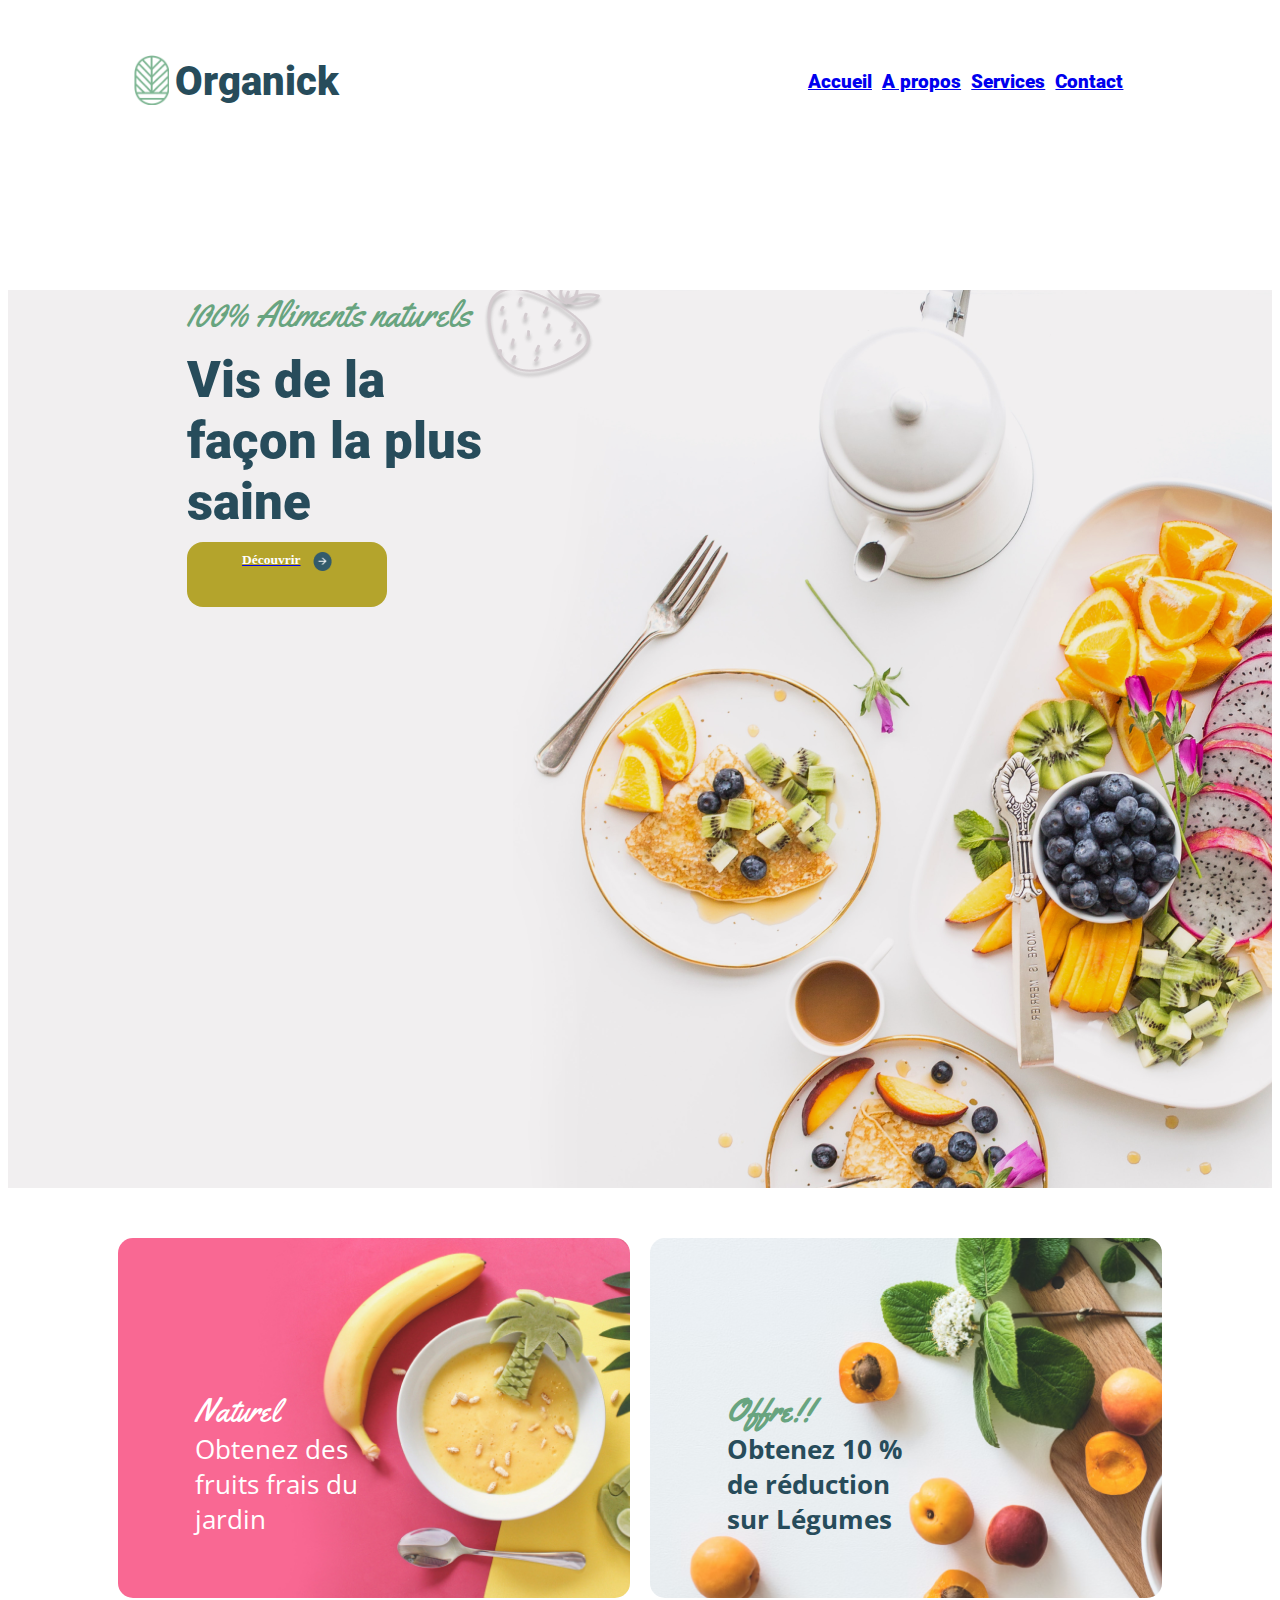
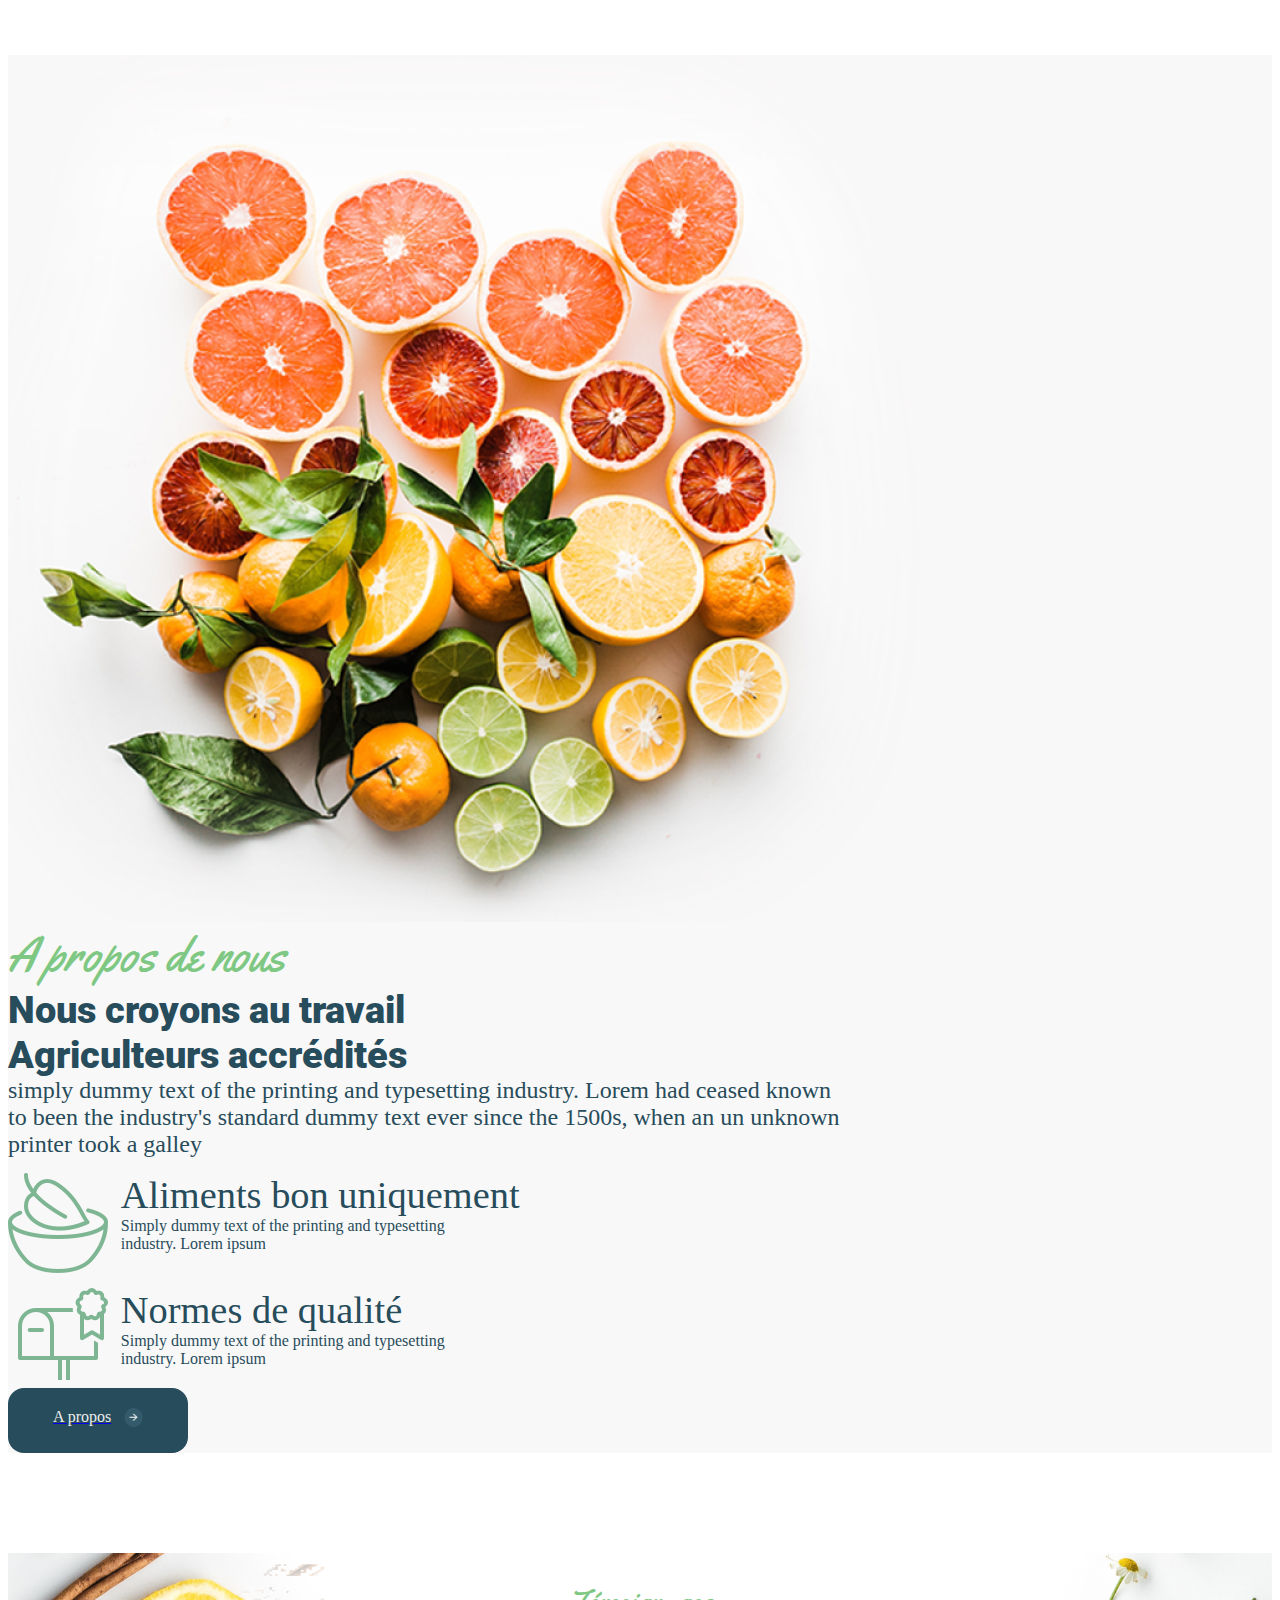
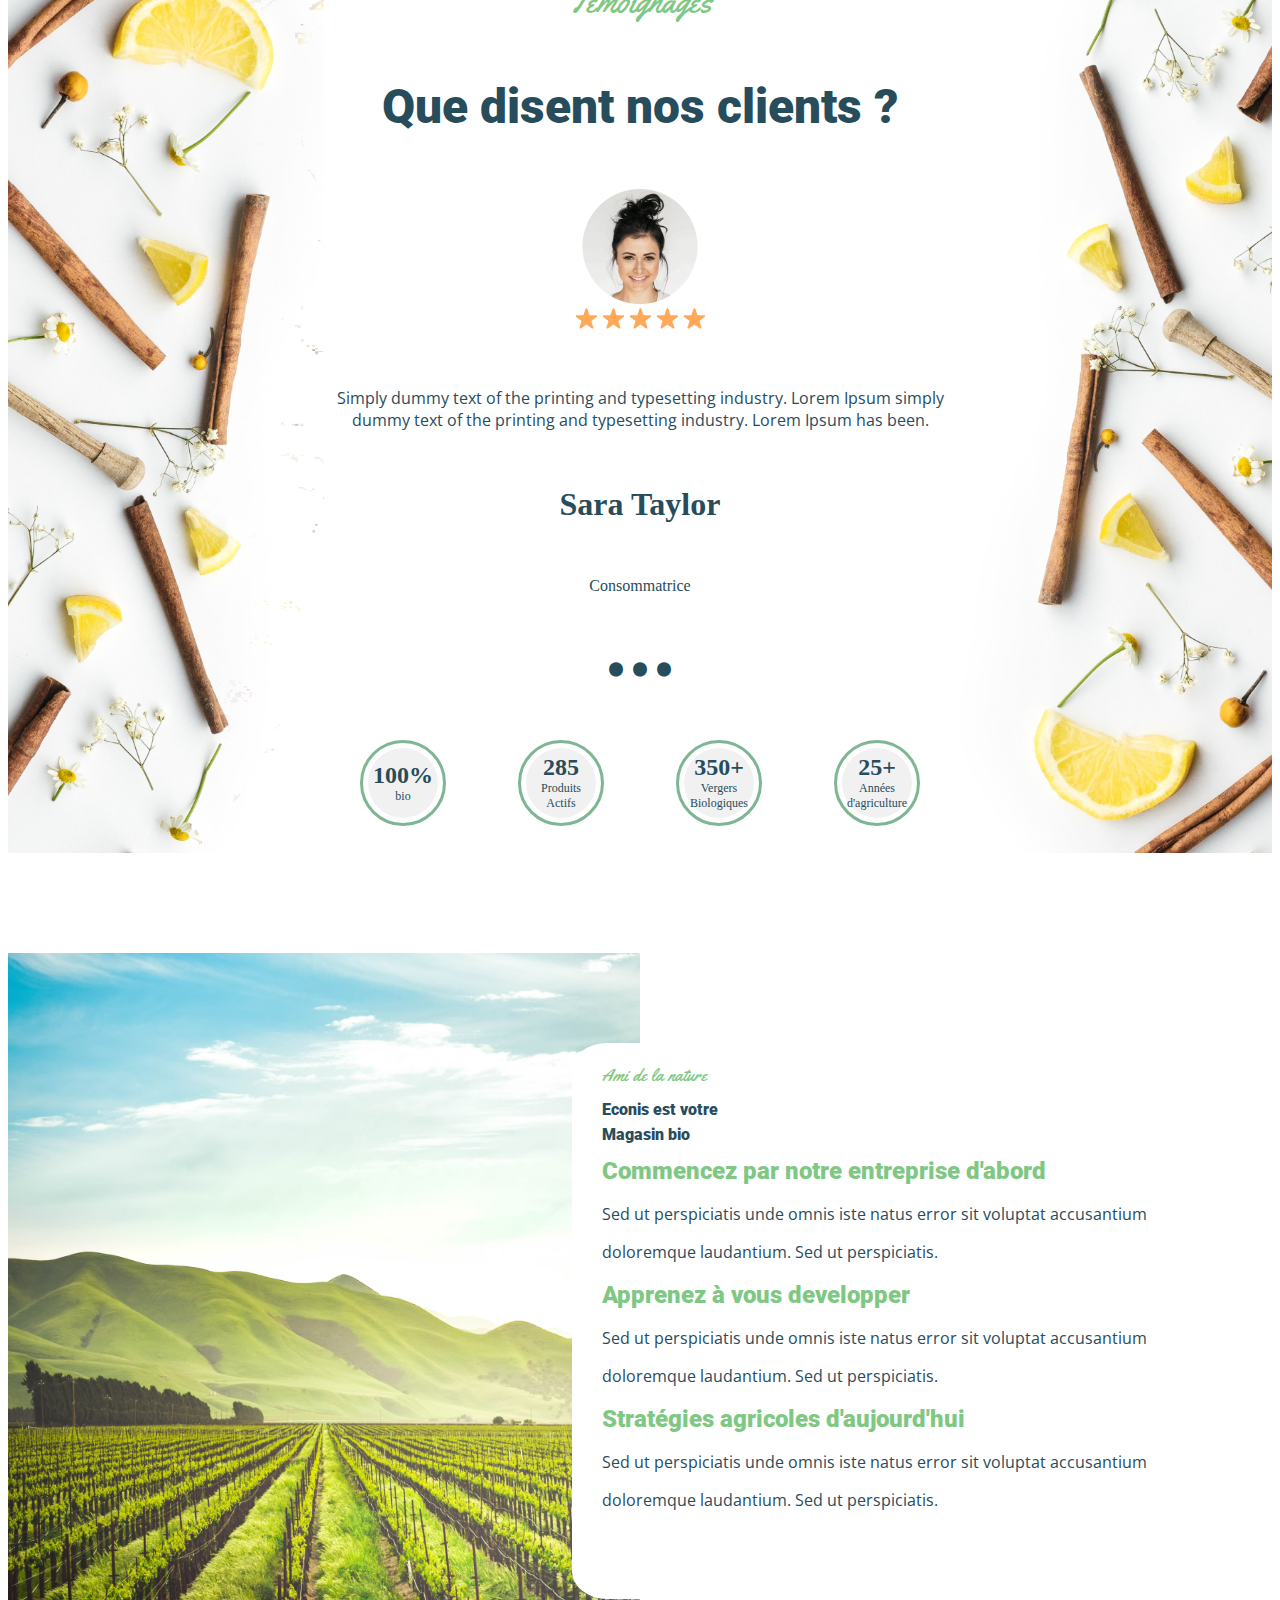
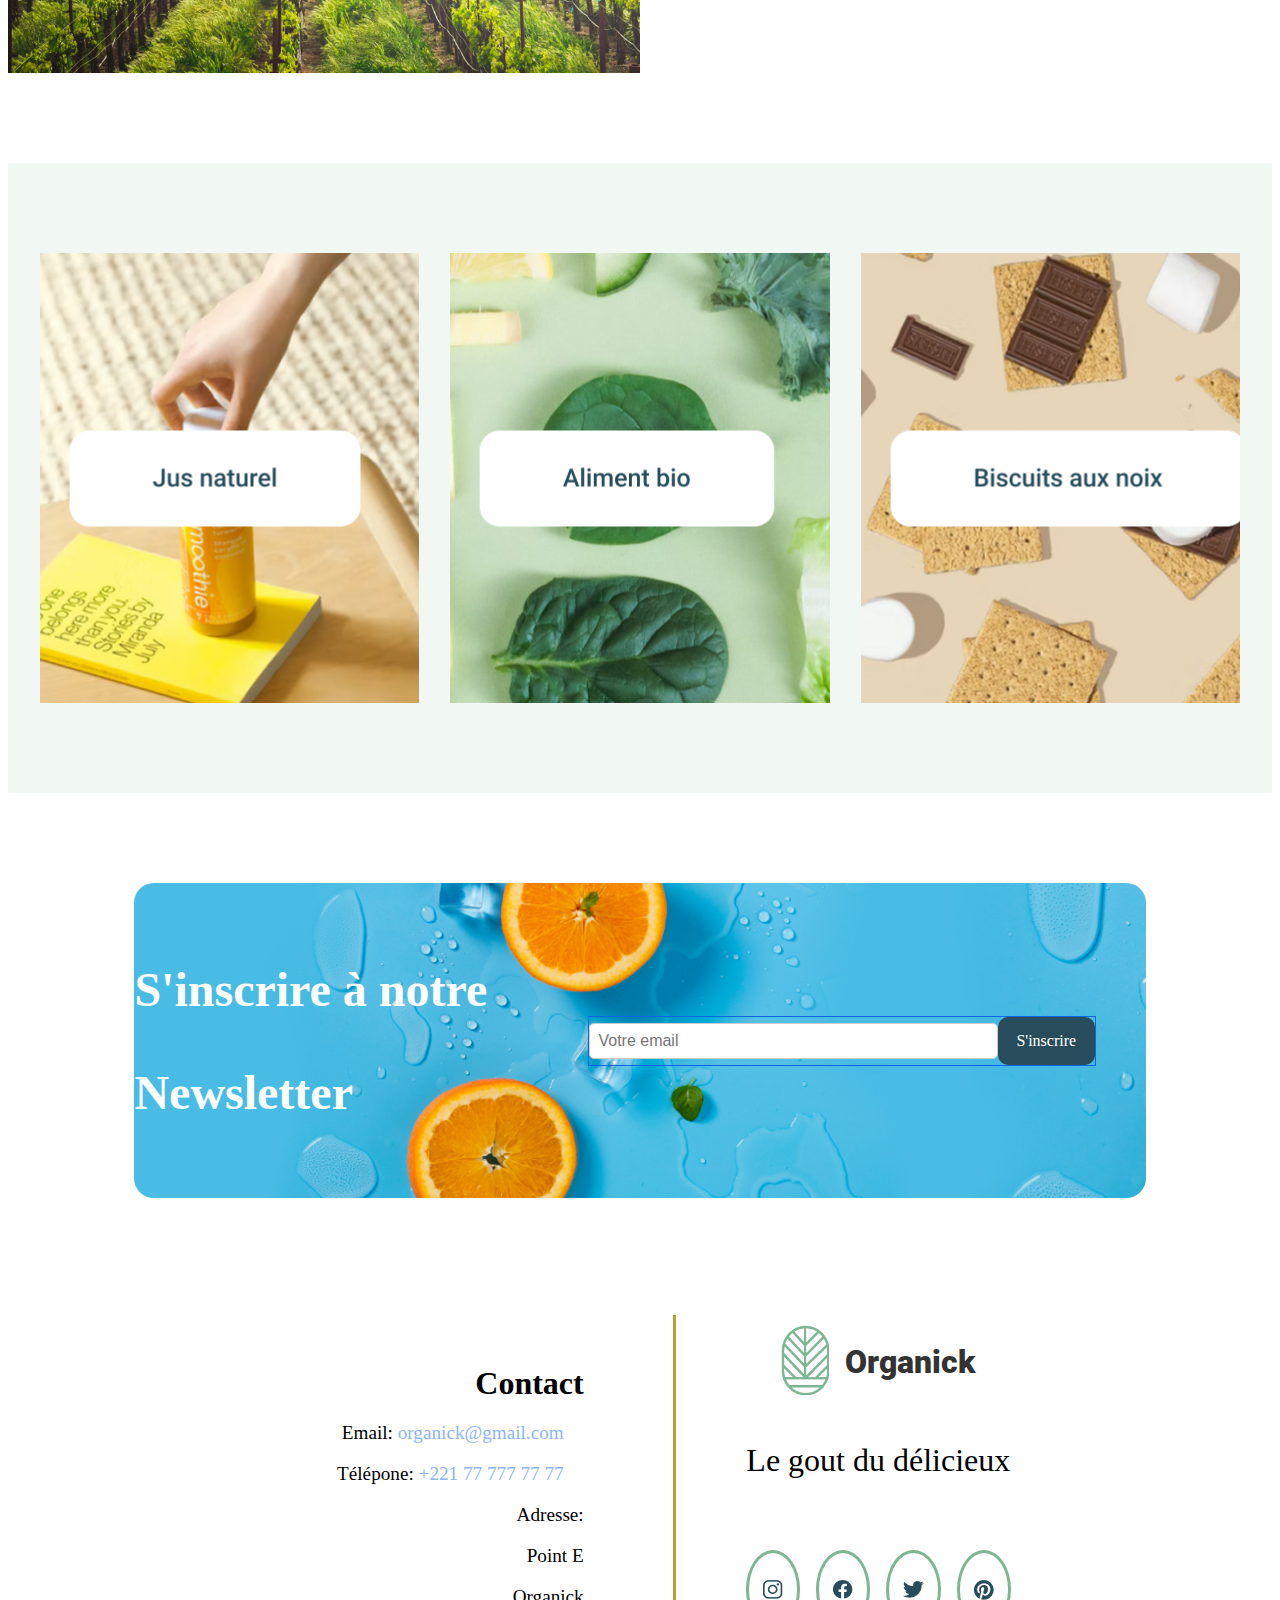
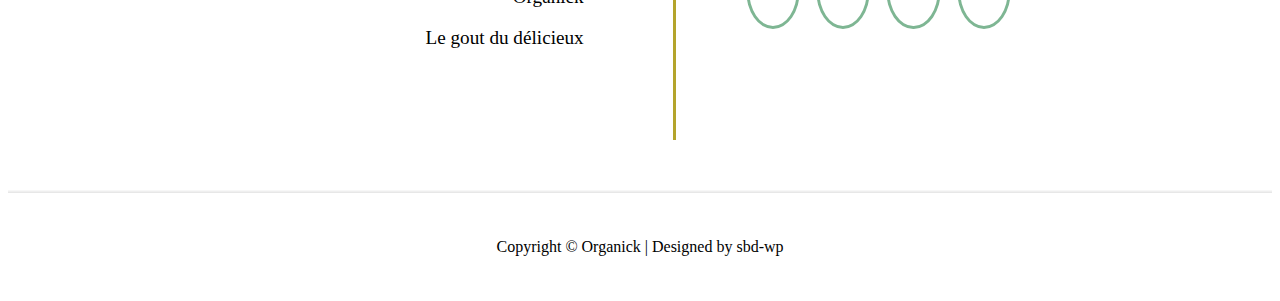
==== commit 92310d6f: "Code amelioration" ====
--- a/index.html
+++ b/index.html
@@ -5,6 +5,8 @@
     <title>ORGANICK</title>
     <link rel="stylesheet" href="Page1.css">
     <link rel="stylesheet" href="ResponsiveP1.css">
+    <meta property="og:image" content="Images/Logo.png">
+
 </head>
 <body>
     <div class="conteneur-principal">
@@ -234,8 +236,8 @@
         </div>
         </div>
         <div class="pied-footer">
-                    Copyright © Organick | Designed by sbd-wp
-                </div>
+            Copyright © Organick | Designed by sbd-wp
+        </div>
     </div>
 </body>
 </html>--- a/Page1.css
+++ b/Page1.css
@@ -11,32 +11,29 @@
     font-family: 'OpenSans';
     src: url("OpenSans-VariableFont_wdth,wght.ttf") format('truetype');
 }
-body {
-}
-
-.conteneur-principal{
-    display: block;
-    font-family: Roboto, monospace;
-    flex-wrap: wrap;
+
+.conteneur-principal {
+  display: flex;
+  flex-wrap: wrap;
+  font-family: 'Roboto', monospace;
 }
 
 /*Barre de Menu*/
-.en-tete{
-    display: flex;
-    width: 80%;
-    height: auto;
-    margin: auto;
-    padding-top: 5vh;
+.en-tete {
+  display: flex;
+  width: 80%;
+  margin: auto;
+  padding-top: 5vh;
 }
 
 .Menu {
-    display: flex;
-    flex: 1;
-    text-align: center;
-    justify-content: space-around;
-    padding: 17px 17px;
-    font-size: 1vw;
-    color: #274C5B;
+  display: flex;
+  flex: 1;
+  text-align: center;
+  justify-content: space-around;
+  padding: 17px 17px;
+  font-size: 1.5vw;
+  color: #274C5B;
 }
 
 .menu a {
@@ -45,28 +42,28 @@
   color: #000;
 }
 
-
-.logo{
-    flex: 2;
-    display: flex;
-    margin: auto;
-    justify-content: normal;
-    gap: 0.5vw;
-}
-
-.nom{
-    font-size: 40px;
-    color: #274C5B;
-    margin-top: auto;
-    font-weight: 600;
-    margin-bottom: auto;
-    font-family: 'Roboto' sans-serif;
-}
+.logo {
+  flex: 2;
+  display: flex;
+  margin: auto;
+  justify-content: normal;
+  gap: 0.5vw;
+}
+
+.nom {
+  font-size: 40px;
+  color: #274C5B;
+  font-weight: 600;
+  font-family: 'Roboto', sans-serif;
+  margin-top: auto;
+  margin-bottom: auto;
+}
+
 
 
 /*=======================================Ligne1=======================================*/
 
-.ligne1{
+.ligne1 {
     width: 100%;
     height: 898px;
     top: 204px;
@@ -74,7 +71,7 @@
     background-color: #F9F8F8;
 }
 
-.banniere{
+.banniere {
     width: 100%;
     height: 100%;
     background-image: url("Images1/Group 18.png");
@@ -83,27 +80,28 @@
     background-size: cover;
 }
 
-.contenu-ligne1{
-    display: block;
+.contenu-ligne1 {
+    display: flex;
+    flex-direction: column;
+    gap: 10px;
     width: 30vw;
     height: auto;
     margin-top: 20vh;
     margin-left: 14vw;
     justify-content: left;
-    float: left;
-}
-
-.texte1-ligne1{
-    font-family:'yellowtail',sans-serif;
+}
+
+.texte1-ligne1 {
+    font-family: 'yellowtail', sans-serif;
     color: #68A47F;
-    font-size: 5vh;
-}
-
-.texte2-ligne1{
+    font-size: 4vh;
+}
+
+.texte2-ligne1 {
     font-family: 'Roboto', monospace;
     font-style: normal;
     color: #274C5B;
-    font-size: 6vw;
+    font-size: 4vw;
 }
 
 .boutonP1 {
@@ -111,81 +109,86 @@
     width: 20vh;
     height: 5vh;
     border-radius: 16px;
-    padding-top: 20px;
+    padding: 10px;
     gap: 1vw;
     background-color: #B4A42C;
     justify-content: center;
-    }
+}
 
 .texte-boutonP1-ligne2P2 {
-    font-size: large;
+    font-size: 1.5vh;
     color: white;
     font-weight: 800;
-    }
+}
+
 
 
 
 /*==============================================================Ligne2==========================================================*/
 
-.ligne2{
+.ligne2 {
     display: flex;
     width: 100%;
-    height: 367;
-    margin-top:50px;
-    justify-content: center;
-}
-
-.bloc1-ligne2{
+    height: 367px;
+    margin-top: 50px;
+    justify-content: center;
+}
+
+.bloc1-ligne2 {
     border-radius: 15px;
     width: 40vw;
     height: 40vh;
     background-image: url("Images1/Image.jpg");
     background-size: cover;
     margin-right: 10px;
-    justify-content: start;
-}
-
-.bloc2-ligne2{
+    background-position: center;
+    display: flex;
+    justify-content: center;
+    align-items: center;
+}
+
+.bloc2-ligne2 {
     border-radius: 15px;
     width: 40vw;
-    height: 367;
+    height: 40vh;
     background-image: url("Images1/Image (1).png");
     background-size: cover;
     margin-left: 10px;
-    justify-content: start;
-}
-
-.contenu-ligne2{
-    display: block;
+    background-position: center;
+    display: flex;
+    justify-content: center;
+    align-items: center;
+}
+
+.contenu-ligne2 {
     width: 30vw;
     margin-top: 10vh;
     margin-left: 2vw;
     justify-content: left;
-    float: right;
-}
-
-.texte1g-ligne2{
-    font-family: 'yellowtail',sans-serif;
+}
+
+.texte1g-ligne2 {
+    font-family: 'yellowtail', sans-serif;
     color: white;
-    font-size: xx-large;
-}
-
-.texte2g-ligne2{
-    font-family: 'OpenSans',sans-serif;
+    font-size: 3.5vh;
+}
+
+.texte2g-ligne2 {
+    font-family: 'OpenSans', sans-serif;
     color: white;
-    font-size: 3vw;
-}
-
-.texte1d-ligne2{
-    font-family: 'yellowtail',sans-serif;
+    font-size: 2vw;
+}
+
+.texte1d-ligne2 {
+    font-family: 'yellowtail', sans-serif;
     color: #68A47F;
-    font-size: xx-large;
-}
-
-.texte2d-ligne2{
-    font-family: 'OpenSans',sans-serif;
-    color: #274C5B;
-    font-size: 3vw;
+    font-size: 3.5vh;
+}
+
+.texte2d-ligne2 {
+    font-family: 'OpenSans', sans-serif;
+    color: #274C5B;
+    font-size: 2vw;
 }
 
 
--- a/ResponsiveP1.css
+++ b/ResponsiveP1.css
@@ -33,13 +33,7 @@
 
 @media screen and (min-width: 300px) and (max-width: 900px){
 
-    .ligne1{
-            width: 100%;
-            height: 550px;
-            top: 204px;
-            margin-top: 50px;
-            background-color: #F9F8F8;
-        }
+
 
     .button {
             height: 5vh;
